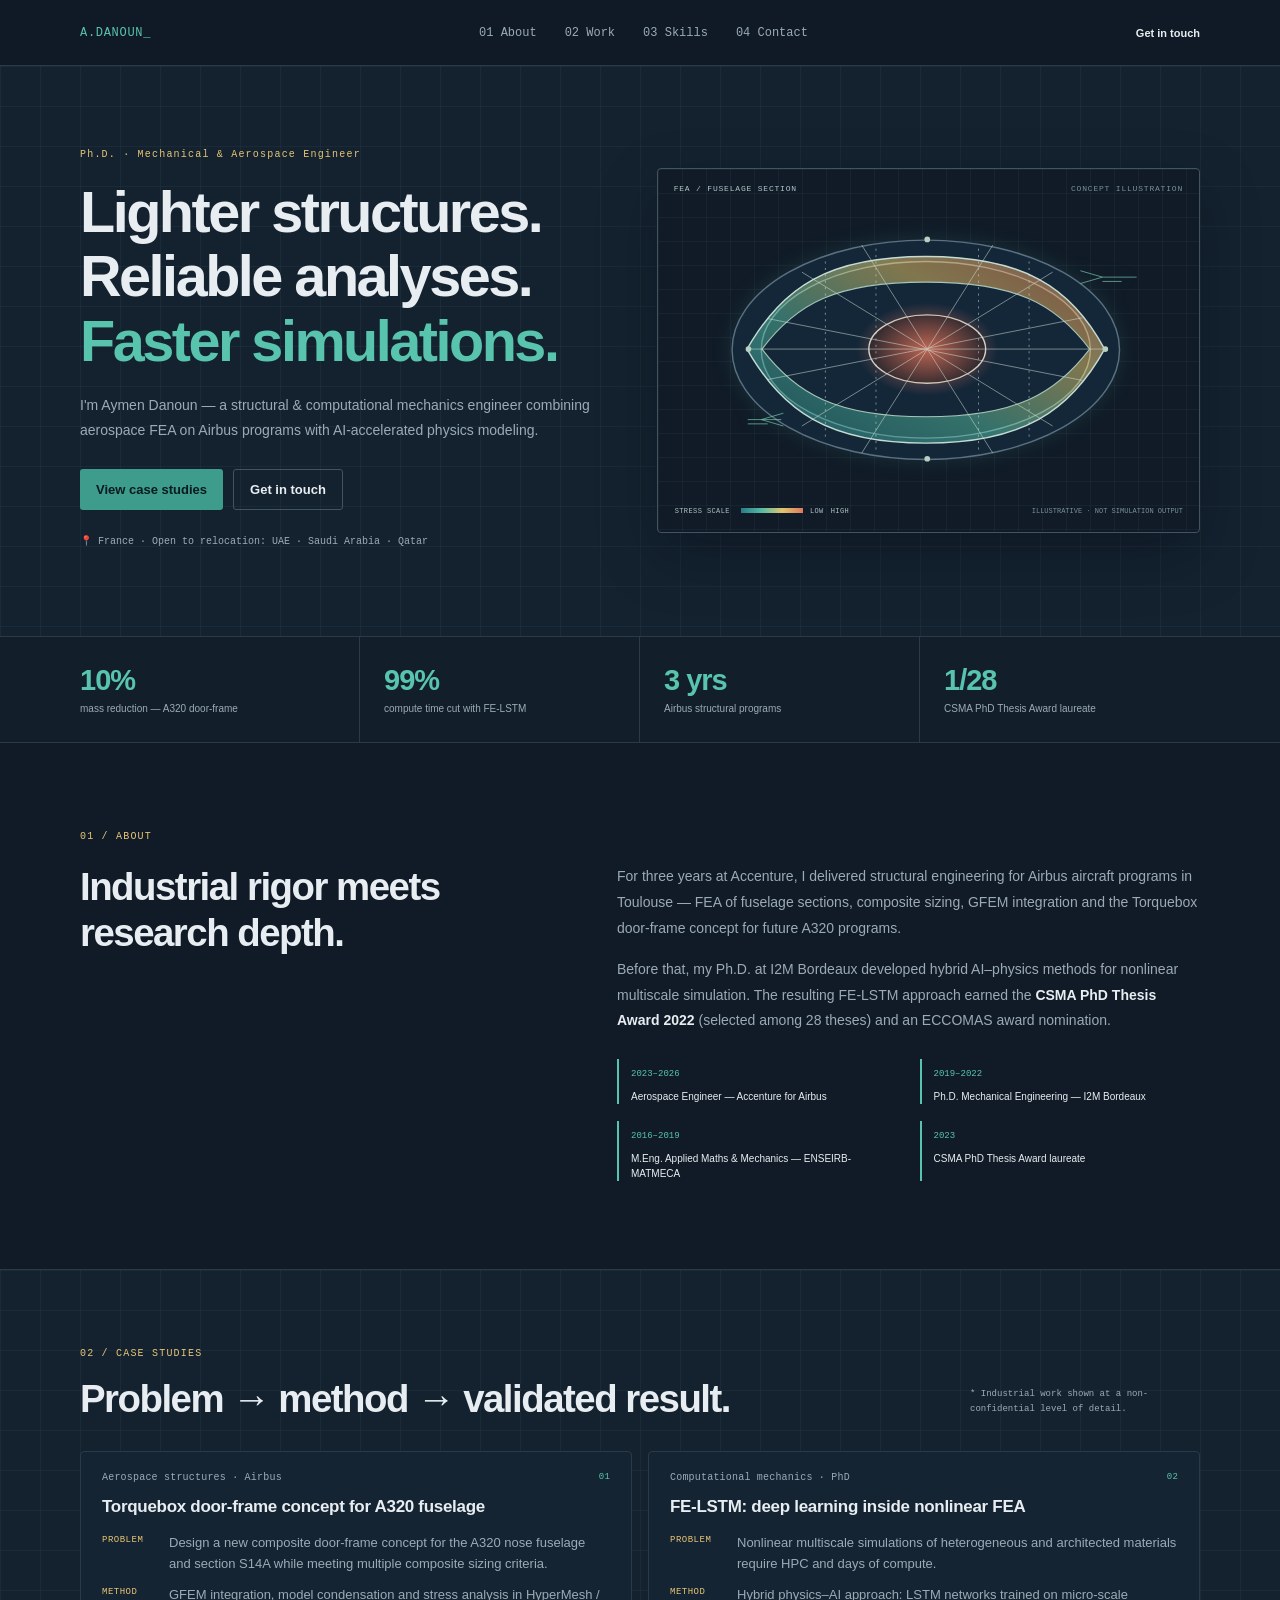
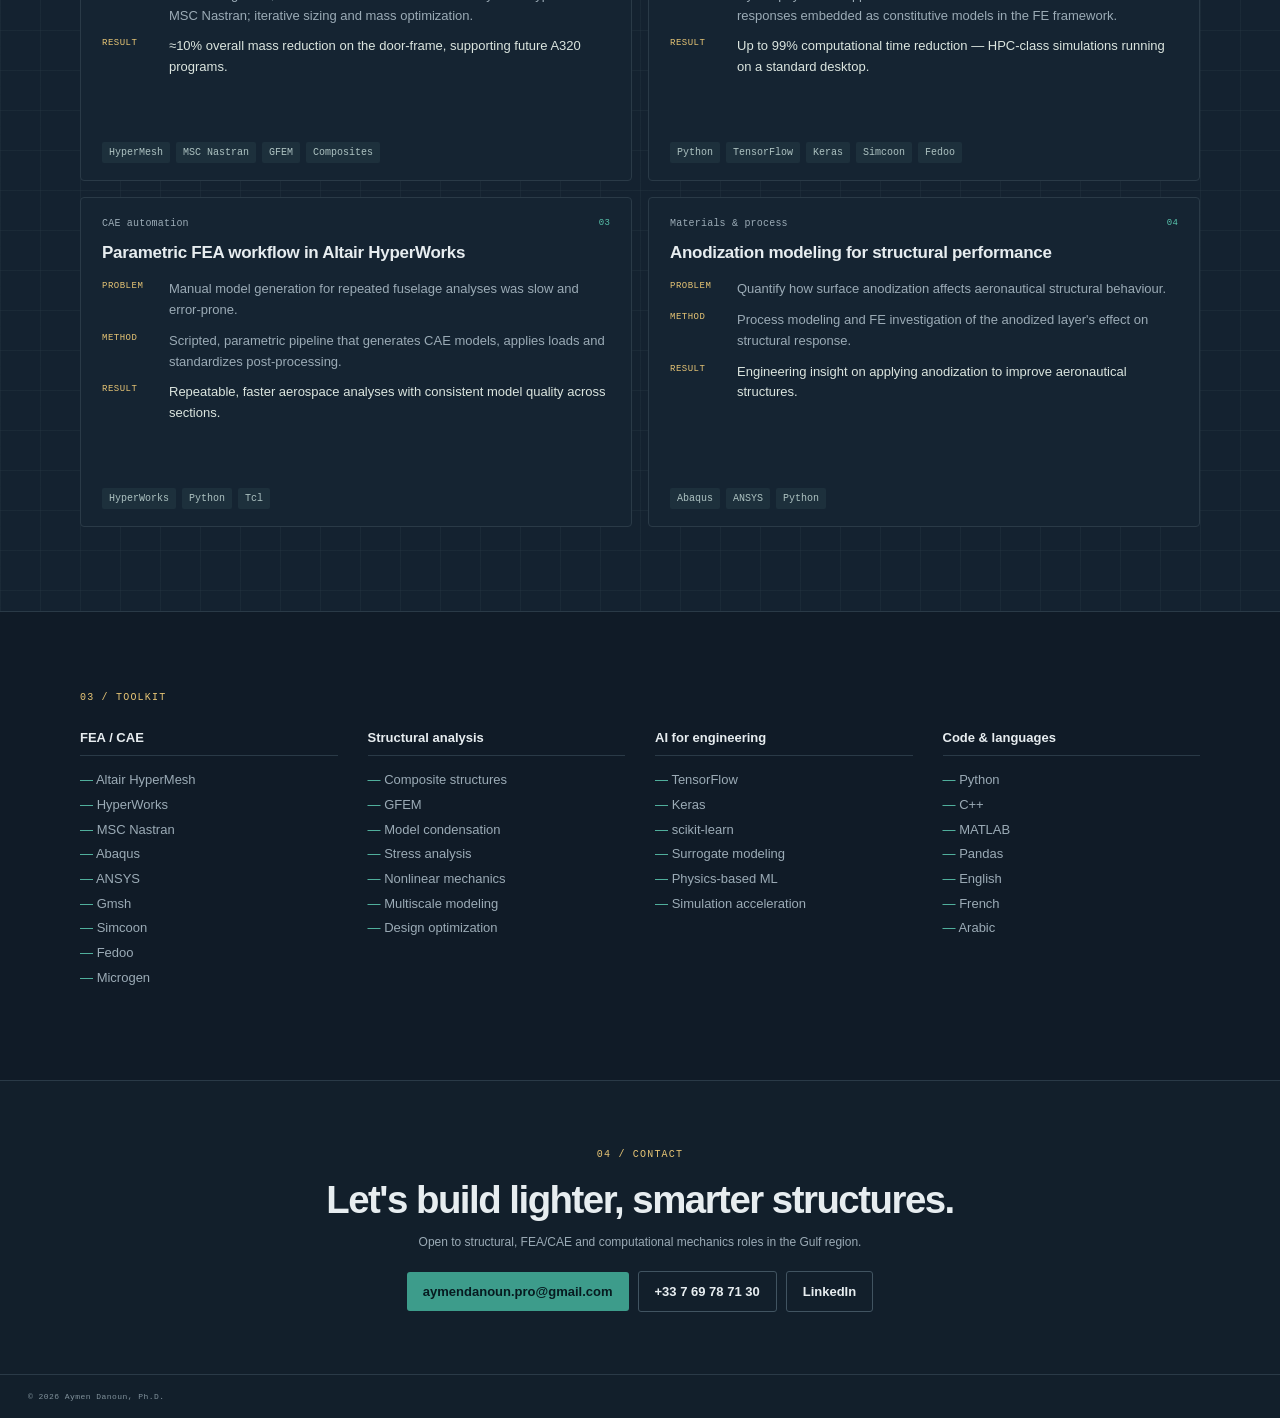
==== index.html @ ede33510 "Build engineering portfolio from portfolio.ts" ====
<!doctype html><html lang="en"><head><meta charset="utf-8"><meta name="viewport" content="width=device-width,initial-scale=1"><title>Aymen Danoun, Ph.D. — Structural &amp; Computational Mechanics Engineer</title><meta name="description" content="Aerospace FEA, composite structures and AI-accelerated simulation. Airbus programs, FE-LSTM, CSMA Thesis Award."><meta property="og:title" content="Aymen Danoun, Ph.D. — Structural &amp; Computational Mechanics"><meta property="og:description" content="Lighter structures, reliable analyses, faster simulations."><meta property="og:type" content="website"><link rel="stylesheet" href="styles.css"></head><body><a class="skip-link" href="#about">Skip to content</a><nav class="nav"><div class="nav-inner"><a class="brand" href="#top">A.DANOUN_</a><div class="nav-links"><a class="" href="#about">01 About</a><a class="" href="#work">02 Work</a><a class="" href="#skills">03 Skills</a><a class="" href="#contact">04 Contact</a></div><a class="nav-cta" href="mailto:aymendanoun.pro@gmail.com">Get in touch</a></div></nav><main><header id="top" class="hero blueprint"><div class="container hero-grid"><div class="hero-copy"><p class="eyebrow">Ph.D. · Mechanical &amp; Aerospace Engineer</p><h1>Lighter structures.<br>Reliable analyses.<br><span>Faster simulations.</span></h1><p class="hero-text">I&#x27;m Aymen Danoun — a structural &amp; computational mechanics engineer combining aerospace FEA on Airbus programs with AI-accelerated physics modeling.</p><div class="hero-actions"><a class="button button-primary" href="#work">View case studies</a><a class="button button-outline" href="mailto:aymendanoun.pro@gmail.com">Get in touch</a></div><p class="location">📍 France · Open to relocation: UAE · Saudi Arabia · Qatar</p></div><div class="fea-art" role="img" aria-label="Illustration of finite element stress contours on an aircraft fuselage frame"><div class="fea-label mono">FEA / FUSELAGE SECTION <span>CONCEPT ILLUSTRATION</span></div><div class="blueprint-grid"></div><svg class="fea-svg" viewBox="0 0 760 430" xmlns="http://www.w3.org/2000/svg" aria-hidden="true"><defs><linearGradient id="stress" x1="0" y1="1" x2="1" y2="0"><stop offset="0" stop-color="#277d86"/><stop offset=".38" stop-color="#55bba4"/><stop offset=".68" stop-color="#e0c46f"/><stop offset="1" stop-color="#de785b"/></linearGradient><radialGradient id="hot"><stop stop-color="#ea795e" stop-opacity=".8"/><stop offset="1" stop-color="#ea795e" stop-opacity="0"/></radialGradient></defs><ellipse cx="376" cy="214" rx="272" ry="154" fill="#142739" stroke="#597181" stroke-width="2"/><ellipse cx="376" cy="214" rx="231" ry="124" fill="#101b27" stroke="#82959a" stroke-width="2"/><path d="M125 213c50-88 115-130 251-130s204 42 251 130c-48 87-115 132-251 132S175 301 125 213Z" fill="url(#stress)" fill-opacity=".54" stroke="#c5dbd0" stroke-width="2"/><path d="M146 213c48-64 104-94 230-94s182 30 230 94c-48 63-104 95-230 95s-182-32-230-95Z" fill="#142739" stroke="#a5c4b7" stroke-width="1.5"/><ellipse cx="378" cy="213" rx="82" ry="48" fill="#101b27" stroke="#ccddd0" stroke-width="2"/><ellipse cx="378" cy="213" rx="99" ry="65" fill="url(#hot)"/><g fill="none" stroke="#d2e3d8" stroke-width="1" opacity=".72"><path d="M127 213h500M153 170l443 87M153 256l443-87M202 105l352 216M202 321l352-216M286 67l184 292M286 359l184-292"/><path d="M235 90v247M306 72v284M450 72v284M521 90v247" stroke-dasharray="3 6"/></g><g fill="#b8d0c2"><circle cx="127" cy="213" r="4"/><circle cx="628" cy="213" r="4"/><circle cx="378" cy="59" r="4"/><circle cx="378" cy="367" r="4"/></g><g fill="none" stroke="#73c4ad" stroke-width="1"><path d="M624 112h48M624 118h27M126 312h47M126 318h28"/><path d="M593 103l31 9-31 9M176 303l-31 9 31 9"/></g></svg><div class="fea-legend mono"><span>STRESS SCALE</span><i></i><span>LOW</span><span>HIGH</span></div><div class="fea-coord mono">ILLUSTRATIVE · NOT SIMULATION OUTPUT</div></div></div></header><section class="stats"><div class="container stats-grid"><div class="stat"><strong>10%</strong><span>mass reduction — A320 door-frame</span></div><div class="stat"><strong>99%</strong><span>compute time cut with FE-LSTM</span></div><div class="stat"><strong>3 yrs</strong><span>Airbus structural programs</span></div><div class="stat"><strong>1/28</strong><span>CSMA PhD Thesis Award laureate</span></div></div></section><section id="about" class="section container about"><p class="section-kicker">01 / ABOUT</p><div class="about-grid"><h2>Industrial rigor meets research depth.</h2><div class="about-body"><p>For three years at Accenture, I delivered structural engineering for Airbus aircraft programs in Toulouse — FEA of fuselage sections, composite sizing, GFEM integration and the Torquebox door-frame concept for future A320 programs.</p><p>Before that, my Ph.D. at I2M Bordeaux developed hybrid AI–physics methods for nonlinear multiscale simulation. The resulting FE-LSTM approach earned the <strong>CSMA PhD Thesis Award 2022</strong> (selected among 28 theses) and an ECCOMAS award nomination.</p><div class="timeline"><div><span>2023–2026</span><p>Aerospace Engineer — Accenture for Airbus</p></div><div><span>2019–2022</span><p>Ph.D. Mechanical Engineering — I2M Bordeaux</p></div><div><span>2016–2019</span><p>M.Eng. Applied Maths &amp; Mechanics — ENSEIRB-MATMECA</p></div><div><span>2023</span><p>CSMA PhD Thesis Award laureate</p></div></div></div></div></section><section id="work" class="section work blueprint"><div class="container"><p class="section-kicker">02 / CASE STUDIES</p><div class="work-heading"><h2>Problem → method → validated result.</h2><p>* Industrial work shown at a non-confidential level of detail.</p></div><div class="project-grid"><article class="project"><div class="project-top"><span>Aerospace structures · Airbus</span><b>01</b></div><h3>Torquebox door-frame concept for A320 fuselage</h3><dl><div><dt>PROBLEM</dt><dd>Design a new composite door-frame concept for the A320 nose fuselage and section S14A while meeting multiple composite sizing criteria.</dd></div><div><dt>METHOD</dt><dd>GFEM integration, model condensation and stress analysis in HyperMesh / MSC Nastran; iterative sizing and mass optimization.</dd></div><div><dt>RESULT</dt><dd>≈10% overall mass reduction on the door-frame, supporting future A320 programs.</dd></div></dl><div class="tags"><span>HyperMesh</span><span>MSC Nastran</span><span>GFEM</span><span>Composites</span></div></article><article class="project"><div class="project-top"><span>Computational mechanics · PhD</span><b>02</b></div><h3>FE-LSTM: deep learning inside nonlinear FEA</h3><dl><div><dt>PROBLEM</dt><dd>Nonlinear multiscale simulations of heterogeneous and architected materials require HPC and days of compute.</dd></div><div><dt>METHOD</dt><dd>Hybrid physics–AI approach: LSTM networks trained on micro-scale responses embedded as constitutive models in the FE framework.</dd></div><div><dt>RESULT</dt><dd>Up to 99% computational time reduction — HPC-class simulations running on a standard desktop.</dd></div></dl><div class="tags"><span>Python</span><span>TensorFlow</span><span>Keras</span><span>Simcoon</span><span>Fedoo</span></div></article><article class="project"><div class="project-top"><span>CAE automation</span><b>03</b></div><h3>Parametric FEA workflow in Altair HyperWorks</h3><dl><div><dt>PROBLEM</dt><dd>Manual model generation for repeated fuselage analyses was slow and error-prone.</dd></div><div><dt>METHOD</dt><dd>Scripted, parametric pipeline that generates CAE models, applies loads and standardizes post-processing.</dd></div><div><dt>RESULT</dt><dd>Repeatable, faster aerospace analyses with consistent model quality across sections.</dd></div></dl><div class="tags"><span>HyperWorks</span><span>Python</span><span>Tcl</span></div></article><article class="project"><div class="project-top"><span>Materials &amp; process</span><b>04</b></div><h3>Anodization modeling for structural performance</h3><dl><div><dt>PROBLEM</dt><dd>Quantify how surface anodization affects aeronautical structural behaviour.</dd></div><div><dt>METHOD</dt><dd>Process modeling and FE investigation of the anodized layer&#x27;s effect on structural response.</dd></div><div><dt>RESULT</dt><dd>Engineering insight on applying anodization to improve aeronautical structures.</dd></div></dl><div class="tags"><span>Abaqus</span><span>ANSYS</span><span>Python</span></div></article></div></div></section><section id="skills" class="section container skills"><p class="section-kicker">03 / TOOLKIT</p><div class="skill-grid"><div><h3>FEA / CAE</h3><ul><li>Altair HyperMesh</li><li>HyperWorks</li><li>MSC Nastran</li><li>Abaqus</li><li>ANSYS</li><li>Gmsh</li><li>Simcoon</li><li>Fedoo</li><li>Microgen</li></ul></div><div><h3>Structural analysis</h3><ul><li>Composite structures</li><li>GFEM</li><li>Model condensation</li><li>Stress analysis</li><li>Nonlinear mechanics</li><li>Multiscale modeling</li><li>Design optimization</li></ul></div><div><h3>AI for engineering</h3><ul><li>TensorFlow</li><li>Keras</li><li>scikit-learn</li><li>Surrogate modeling</li><li>Physics-based ML</li><li>Simulation acceleration</li></ul></div><div><h3>Code &amp; languages</h3><ul><li>Python</li><li>C++</li><li>MATLAB</li><li>Pandas</li><li>English</li><li>French</li><li>Arabic</li></ul></div></div></section><section id="contact" class="contact"><div class="container contact-inner"><p class="section-kicker">04 / CONTACT</p><h2>Let&#x27;s build lighter, smarter structures.</h2><p>Open to structural, FEA/CAE and computational mechanics roles in the Gulf region.</p><div class="contact-actions"><a class="button button-primary" href="mailto:aymendanoun.pro@gmail.com">aymendanoun.pro@gmail.com</a><a class="button button-outline" href="tel:+33769787130">+33 7 69 78 71 30</a><a class="button button-outline" href="https://linkedin.com/in/aymen-danoun">LinkedIn</a></div></div><footer>© 2026 Aymen Danoun, Ph.D.</footer></section></main></body></html>
---- styles.css ----
:root{--bg:#101b27;--bg2:#142230;--card:#172635;--ink:#e7edf0;--muted:#9babb6;--line:#2a3a47;--teal:#59c4ad;--amber:#e7c575;--mono:"DM Mono",monospace;--sans:"DM Sans",sans-serif;--display:"Manrope",sans-serif}*{box-sizing:border-box}html{scroll-behavior:smooth;scroll-padding-top:78px}body{margin:0;background:var(--bg);color:var(--ink);font-family:var(--sans);-webkit-font-smoothing:antialiased}a{color:inherit;text-decoration:none}.container{width:min(1120px,calc(100% - 56px));margin-inline:auto}.mono,.eyebrow,.section-kicker,.fea-label,.fea-legend,.fea-coord,.project-top,.project dt,.tags,.brand,.nav-links{font-family:var(--mono)}.nav{height:66px;position:sticky;top:0;z-index:20;background:#101b27eF;backdrop-filter:blur(12px);border-bottom:1px solid var(--line)}.nav-inner{height:100%;width:min(1120px,calc(100% - 56px));margin:auto;display:flex;align-items:center;justify-content:space-between}.brand{font-size:12px;letter-spacing:.7px;color:var(--teal)}.brand span{color:#dce7e3;animation:blink 1.4s steps(2) infinite}.nav-links{display:flex;gap:28px;color:var(--muted);font-size:10px}.nav-links a,.nav-cta{transition:color .2s}.nav-links a:hover,.nav-cta:hover{color:var(--teal)}.nav-cta{font-size:11px;font-weight:600}.nav-cta span{color:var(--teal);margin-left:6px}.blueprint{background-color:var(--bg2);background-image:linear-gradient(#b9d0d00b 1px,transparent 1px),linear-gradient(90deg,#b9d0d00b 1px,transparent 1px);background-size:40px 40px}.hero{border-bottom:1px solid var(--line)}.hero-grid{min-height:570px;padding-top:66px;padding-bottom:68px;display:grid;grid-template-columns:1fr 1.02fr;align-items:center;gap:44px}.eyebrow,.section-kicker{font-size:10px;letter-spacing:1.2px;color:var(--amber);margin:0}.pulse{width:7px;height:7px;display:inline-block;background:var(--teal);border-radius:50%;margin:0 9px 1px 0;box-shadow:0 0 0 4px #59c4ad1b}.hero h1{font:750 clamp(38px,4.5vw,60px)/1.12 var(--display);letter-spacing:-2.5px;margin:20px 0 0}.hero h1 span{color:var(--teal)}.hero-text{max-width:520px;color:var(--muted);font-size:14px;line-height:1.8;margin:20px 0 0}.hero-actions{display:flex;flex-wrap:wrap;gap:10px;margin-top:26px}.button{display:inline-flex;align-items:center;gap:18px;padding:12px 16px;border-radius:3px;font-size:11px;font-weight:600;transition:transform .18s,border-color .18s,background .18s}.button:hover{transform:translateY(-2px)}.button span{font-size:15px}.button-primary{background:#3d9c8b;color:#071b20}.button-primary:hover{background:#64ceb3}.button-outline{border:1px solid #415461;color:var(--ink)}.button-outline:hover{border-color:var(--teal)}.location{font:10px var(--mono);color:var(--muted);margin:23px 0 0}.location span{color:var(--amber);font-size:14px;margin-right:6px}.fea-art{height:365px;position:relative;overflow:hidden;border:1px solid #415462;border-radius:4px;background:#101b27;box-shadow:0 22px 60px #050a0f55}.blueprint-grid{position:absolute;inset:0;background-image:linear-gradient(#bed4d20c 1px,transparent 1px),linear-gradient(90deg,#bed4d20c 1px,transparent 1px);background-size:24px 24px}.fea-label{position:absolute;top:15px;left:16px;right:16px;z-index:2;display:flex;justify-content:space-between;color:#b2c5c8;font-size:8px;letter-spacing:.8px}.fea-label span{color:#76919b}.fea-svg{width:100%;height:100%;position:absolute;inset:0;filter:drop-shadow(0 0 10px #57baaa22)}.fea-legend{position:absolute;left:17px;bottom:17px;display:flex;align-items:center;gap:7px;font-size:7px;color:#afc2c4;letter-spacing:.4px}.fea-legend i{width:62px;height:5px;background:linear-gradient(90deg,#277d86,#55bba4,#e0c46f,#de785b);margin-left:4px}.fea-coord{position:absolute;right:16px;bottom:17px;color:#78909a;font-size:7px}.stats{border-bottom:1px solid var(--line);background:#121f2b}.stats-grid{display:grid;grid-template-columns:repeat(4,1fr)}.stat{min-height:105px;padding:23px 24px;border-right:1px solid var(--line);display:flex;flex-direction:column;justify-content:center}.stat:first-child{padding-left:0}.stat:last-child{border:0}.stat strong{font:700 29px var(--display);letter-spacing:-1px;color:var(--teal)}.stat strong small{font-size:16px}.stat .slash{font:500 18px var(--mono);color:var(--muted);padding:0 3px}.stat>span{font-size:10px;line-height:1.5;color:var(--muted);margin-top:4px}.section{padding-top:88px;padding-bottom:88px}.about-grid{display:grid;grid-template-columns:.9fr 1.1fr;gap:60px;margin-top:22px}.about h2,.work-heading h2,.contact h2{font:700 clamp(29px,3vw,40px)/1.2 var(--display);letter-spacing:-1.5px;margin:0}.about-body{color:var(--muted);font-size:12px;line-height:1.85}.about-body p{margin:0 0 15px}.about-body strong{color:var(--ink);font-weight:600}.timeline{display:grid;grid-template-columns:1fr 1fr;gap:17px 22px;padding-top:10px}.timeline>div{border-left:2px solid var(--teal);padding:0 0 0 12px}.timeline span{font:9px var(--mono);color:var(--teal)}.timeline p{color:var(--ink);font-size:10px;line-height:1.5;margin:4px 0 0}.work{border-block:1px solid var(--line);padding-top:78px;padding-bottom:84px}.work-heading{display:flex;align-items:end;justify-content:space-between;gap:20px;margin-top:17px;margin-bottom:29px}.work-heading h2 span{color:var(--teal);font-size:.8em}.work-heading>p{font:9px var(--mono);color:var(--muted);max-width:230px;line-height:1.7;margin:0 0 5px}.project-grid{display:grid;grid-template-columns:1fr 1fr;gap:16px}.project{min-height:330px;display:flex;flex-direction:column;padding:20px 21px 17px;background:#152432;border:1px solid var(--line);border-radius:4px;transition:border-color .2s,transform .2s}.project:hover{border-color:#4fae9b;transform:translateY(-2px)}.project-top{display:flex;justify-content:space-between;gap:12px;color:var(--muted);font-size:8px;letter-spacing:.2px}.project-top b{font-size:9px;color:var(--teal);font-weight:400}.project h3{font:650 17px/1.35 var(--display);letter-spacing:-.3px;margin:13px 0 14px}.project dl{margin:0;display:grid;gap:10px}.project dl>div{display:grid;grid-template-columns:57px 1fr;gap:10px}.project dt{font-size:8px;letter-spacing:.5px;color:var(--amber);padding-top:2px}.project dt.result-label{color:var(--teal)}.project dd{margin:0;color:var(--muted);font-size:10px;line-height:1.6}.project dl>div:last-child dd{color:#dbe5df}.tags{display:flex;flex-wrap:wrap;gap:6px;margin-top:auto;padding-top:16px}.tags span{font-size:8px;color:#adc2c1;background:#1d303c;border-radius:2px;padding:5px 7px}.skills{padding-top:80px;padding-bottom:90px}.skill-grid{display:grid;grid-template-columns:repeat(4,1fr);gap:30px;margin-top:27px}.skill-grid h3{font:600 13px var(--display);padding-bottom:10px;border-bottom:1px solid var(--line);margin:0}.skill-grid ul{padding:0;margin:12px 0 0;list-style:none;color:var(--muted);font-size:10px;line-height:1.9}.skill-grid li::before{content:"— ";color:var(--teal)}.contact{border-top:1px solid var(--line);background:#121f2b;text-align:center;padding:68px 0 0}.contact h2{margin-top:17px}.contact h2 span{color:var(--teal)}.contact-inner>p:not(.section-kicker){font-size:12px;color:var(--muted);margin:12px 0 0}.contact-actions{display:flex;align-items:center;justify-content:center;gap:9px;flex-wrap:wrap;margin-top:22px}.request-cv{font:9px var(--mono);color:var(--muted);border-bottom:1px solid #435561;padding:4px 0;margin-left:9px}.request-cv:hover{color:var(--teal);border-color:var(--teal)}footer{margin-top:62px;padding:17px 28px;border-top:1px solid var(--line);display:flex;justify-content:space-between;gap:15px;color:#81929c;font:8px var(--mono);letter-spacing:.45px}@keyframes blink{50%{opacity:0}}
@media(max-width:800px){.container,.nav-inner{width:calc(100% - 40px)}.hero-grid{grid-template-columns:1fr;gap:35px;padding-top:54px}.hero-copy{max-width:620px}.fea-art{height:335px;width:100%;max-width:620px}.about-grid{grid-template-columns:1fr;gap:22px}.work-heading{align-items:start;flex-direction:column}.work-heading>p{max-width:420px}.project{min-height:355px;padding:17px}.project h3{font-size:16px}.project dd{font-size:9px}.project dl>div{grid-template-columns:51px 1fr;gap:7px}.skill-grid{grid-template-columns:1fr 1fr;gap:26px 32px}.stat{padding-inline:15px}.stat:first-child{padding-left:0}}
@media(max-width:520px){.container,.nav-inner{width:calc(100% - 34px)}.nav{height:58px}.nav-links{gap:13px;font-size:8px}.nav-cta{display:none}.brand{font-size:10px}.hero-grid{padding-top:43px;padding-bottom:45px;gap:28px}.hero h1{font-size:40px;letter-spacing:-1.7px}.hero-text{font-size:12px;line-height:1.75}.button{padding:11px 12px;gap:11px;font-size:10px}.location{font-size:8px}.fea-art{height:252px}.fea-label{font-size:6px;left:10px;right:10px;top:11px}.fea-legend{left:10px;bottom:11px;font-size:6px}.fea-legend i{width:42px}.fea-coord{right:10px;bottom:12px;font-size:5px}.stats-grid{grid-template-columns:1fr 1fr}.stat{min-height:81px;padding:13px 14px;border-bottom:1px solid var(--line)}.stat:nth-child(2){border-right:0}.stat:nth-child(3){padding-left:0;border-bottom:0}.stat:last-child{border-bottom:0}.stat strong{font-size:24px}.stat>span{font-size:9px}.section{padding-top:62px;padding-bottom:62px}.about-grid{gap:17px}.about h2,.work-heading h2,.contact h2{font-size:30px}.about-body{font-size:11px}.timeline{gap:14px 11px}.timeline p{font-size:9px}.work{padding-top:60px;padding-bottom:60px}.work-heading{margin-bottom:20px}.project-grid{grid-template-columns:1fr;gap:11px}.project{min-height:0;padding:17px}.project h3{font-size:16px}.project dd{font-size:10px}.project dl>div{grid-template-columns:56px 1fr;gap:9px}.tags{padding-top:13px}.skills{padding-top:61px;padding-bottom:65px}.skill-grid{gap:22px 18px}.skill-grid h3{font-size:12px}.skill-grid ul{font-size:9px}.contact{padding-top:57px}.contact-actions{gap:7px}.contact-actions .button{font-size:9px;padding:11px 10px}.request-cv{margin-left:4px}footer{margin-top:46px;padding:15px 17px;font-size:7px}footer span{max-width:125px;text-align:right}}
@media(prefers-reduced-motion:reduce){html{scroll-behavior:auto}*,*::before,*::after{animation:none!important;transition:none!important}}

:focus-visible{outline:3px solid var(--amber);outline-offset:5px}.skip-link{position:fixed;top:-80px;left:16px;z-index:100;background:var(--bg);padding:14px}.skip-link:focus{top:10px}.project dd,.skill-grid ul{font-size:13px}.about-body{font-size:14px}.nav-links{font-size:12px}.project-top,.tags span{font-size:10px}.project dt{font-size:9px}.button{font-size:13px}.location{line-height:1.8}
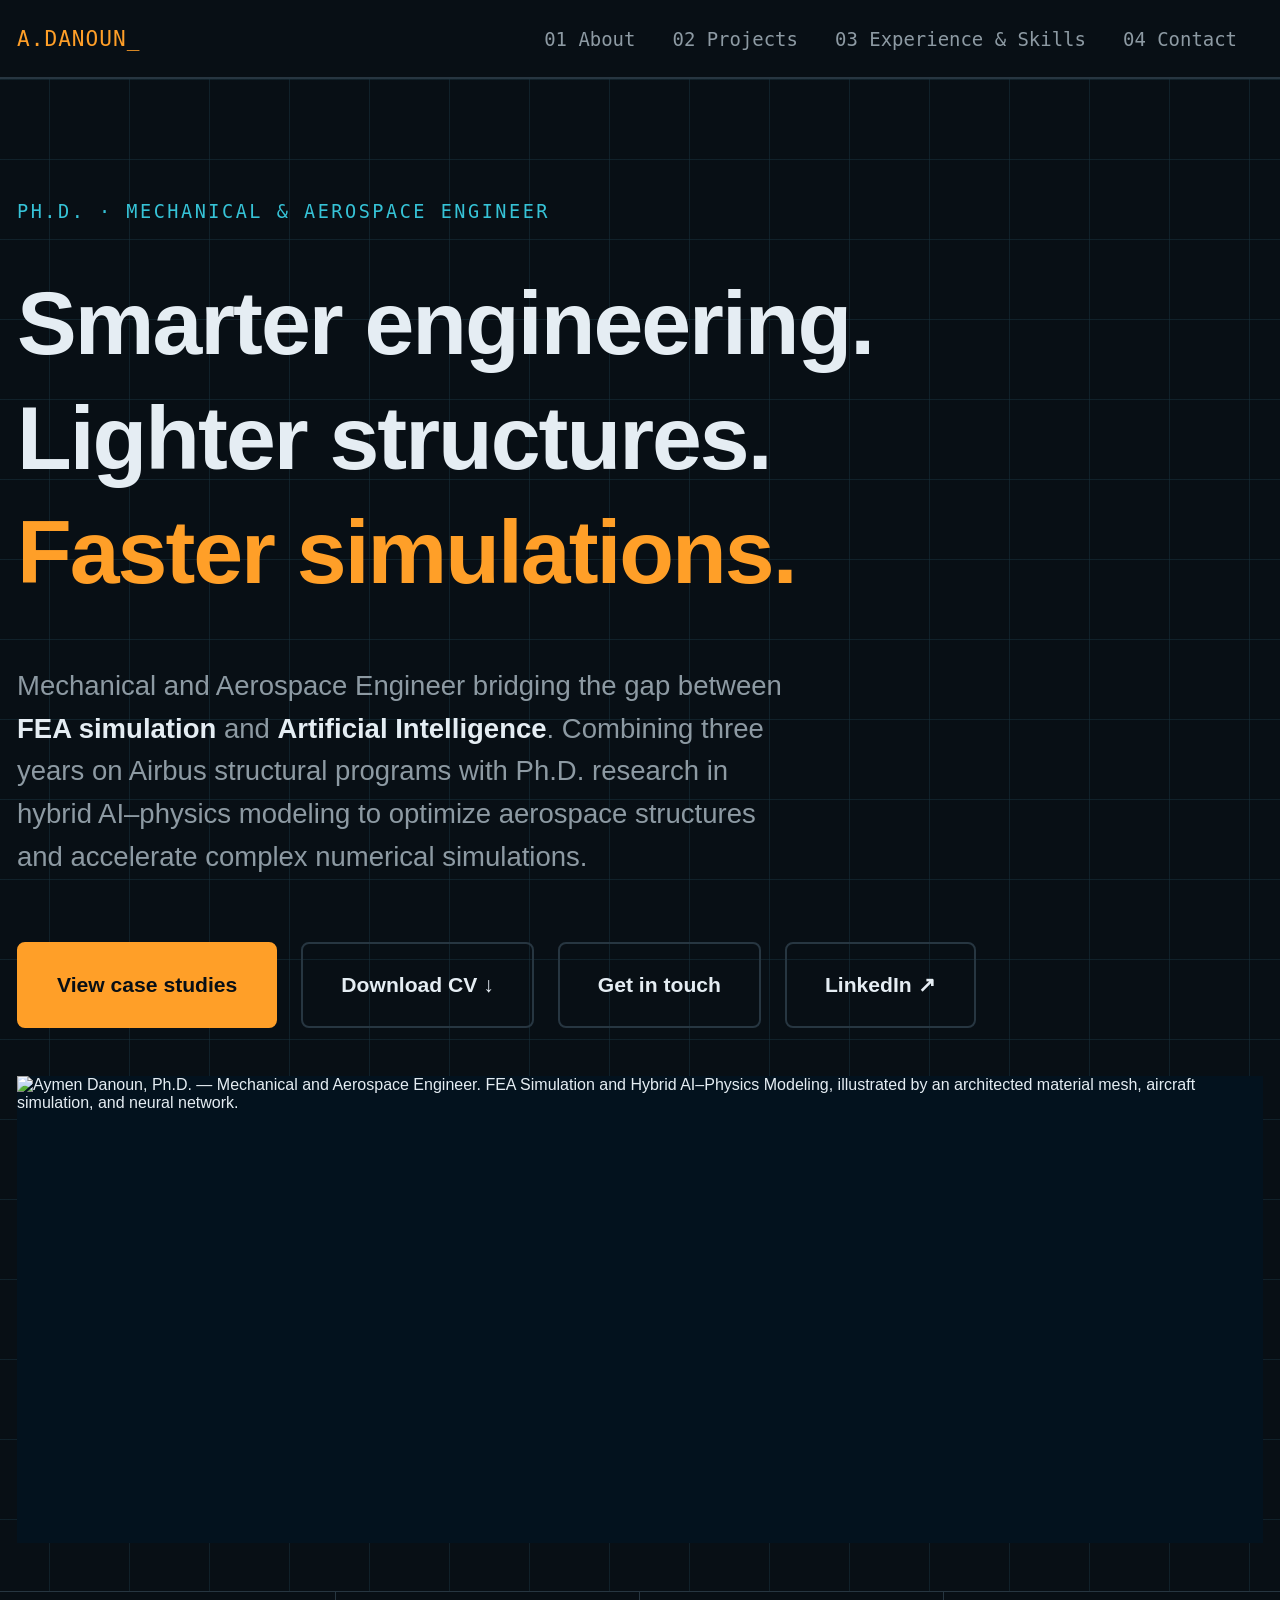
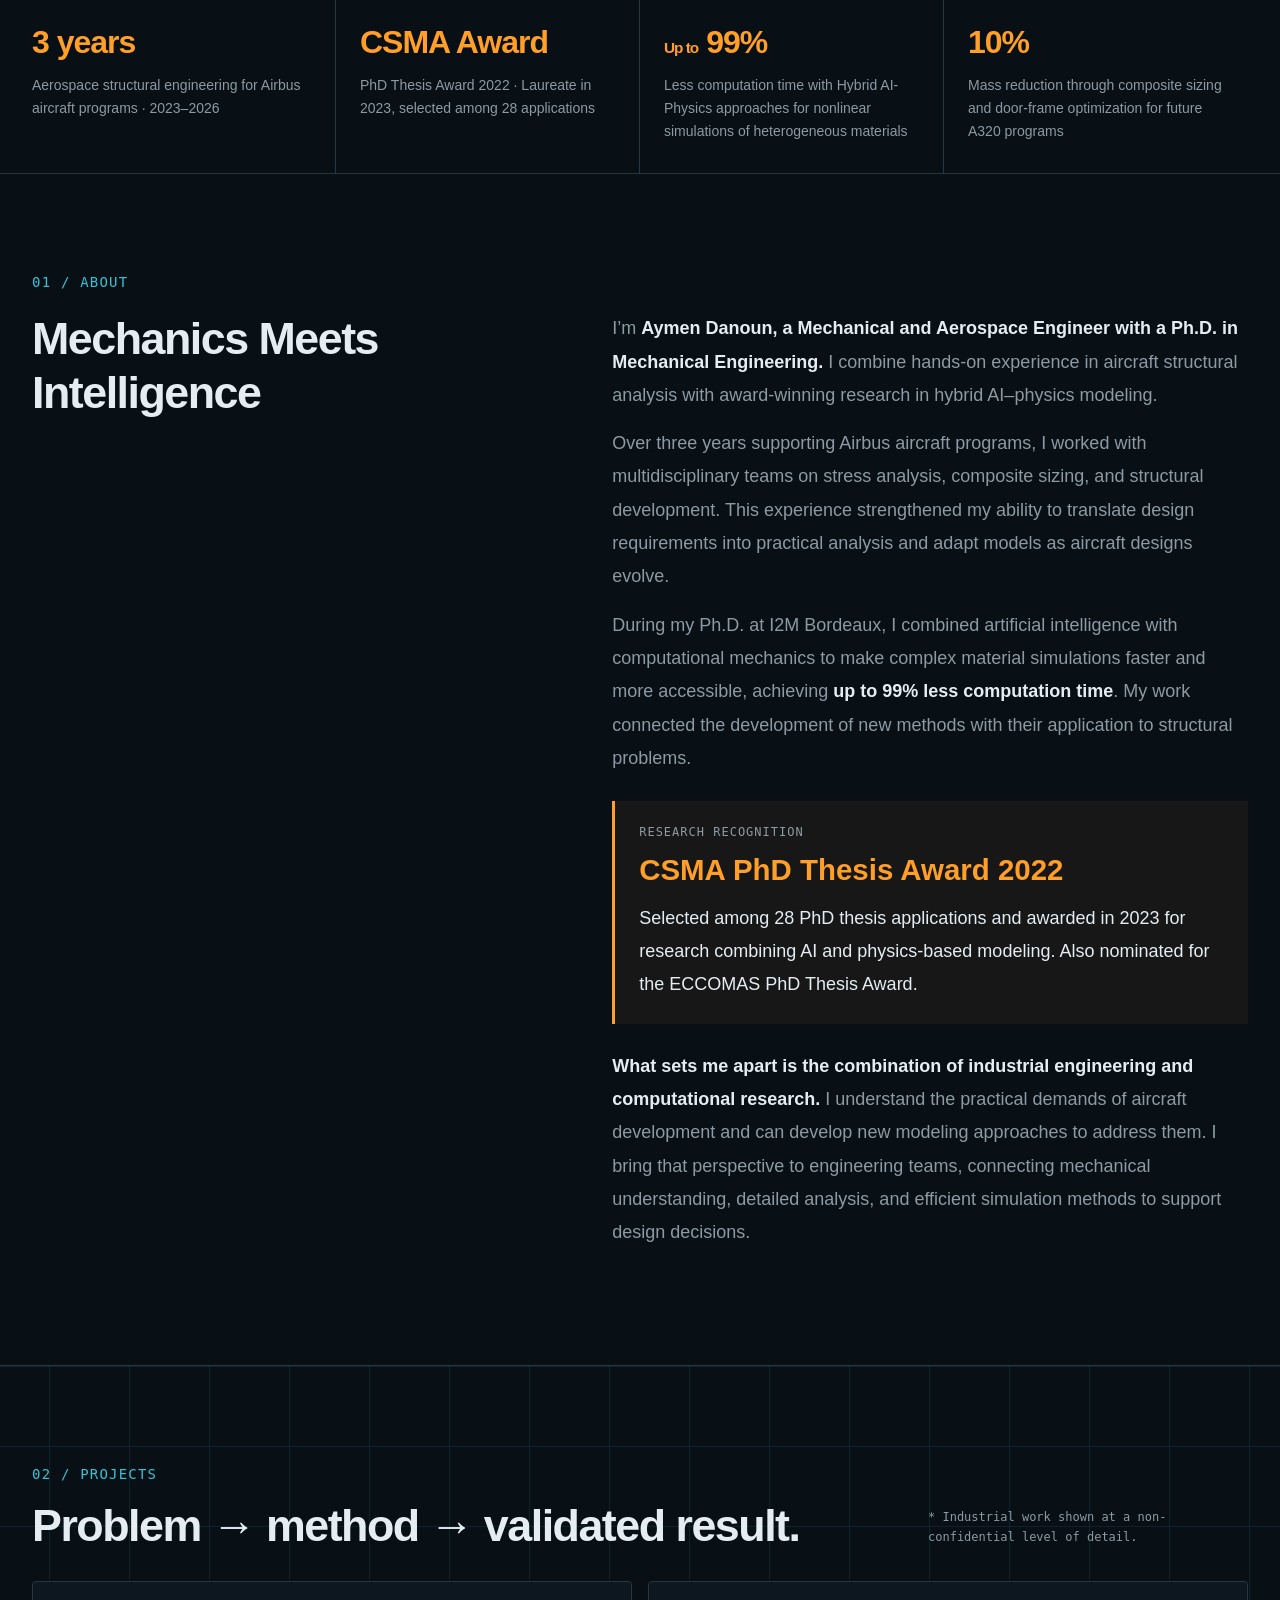
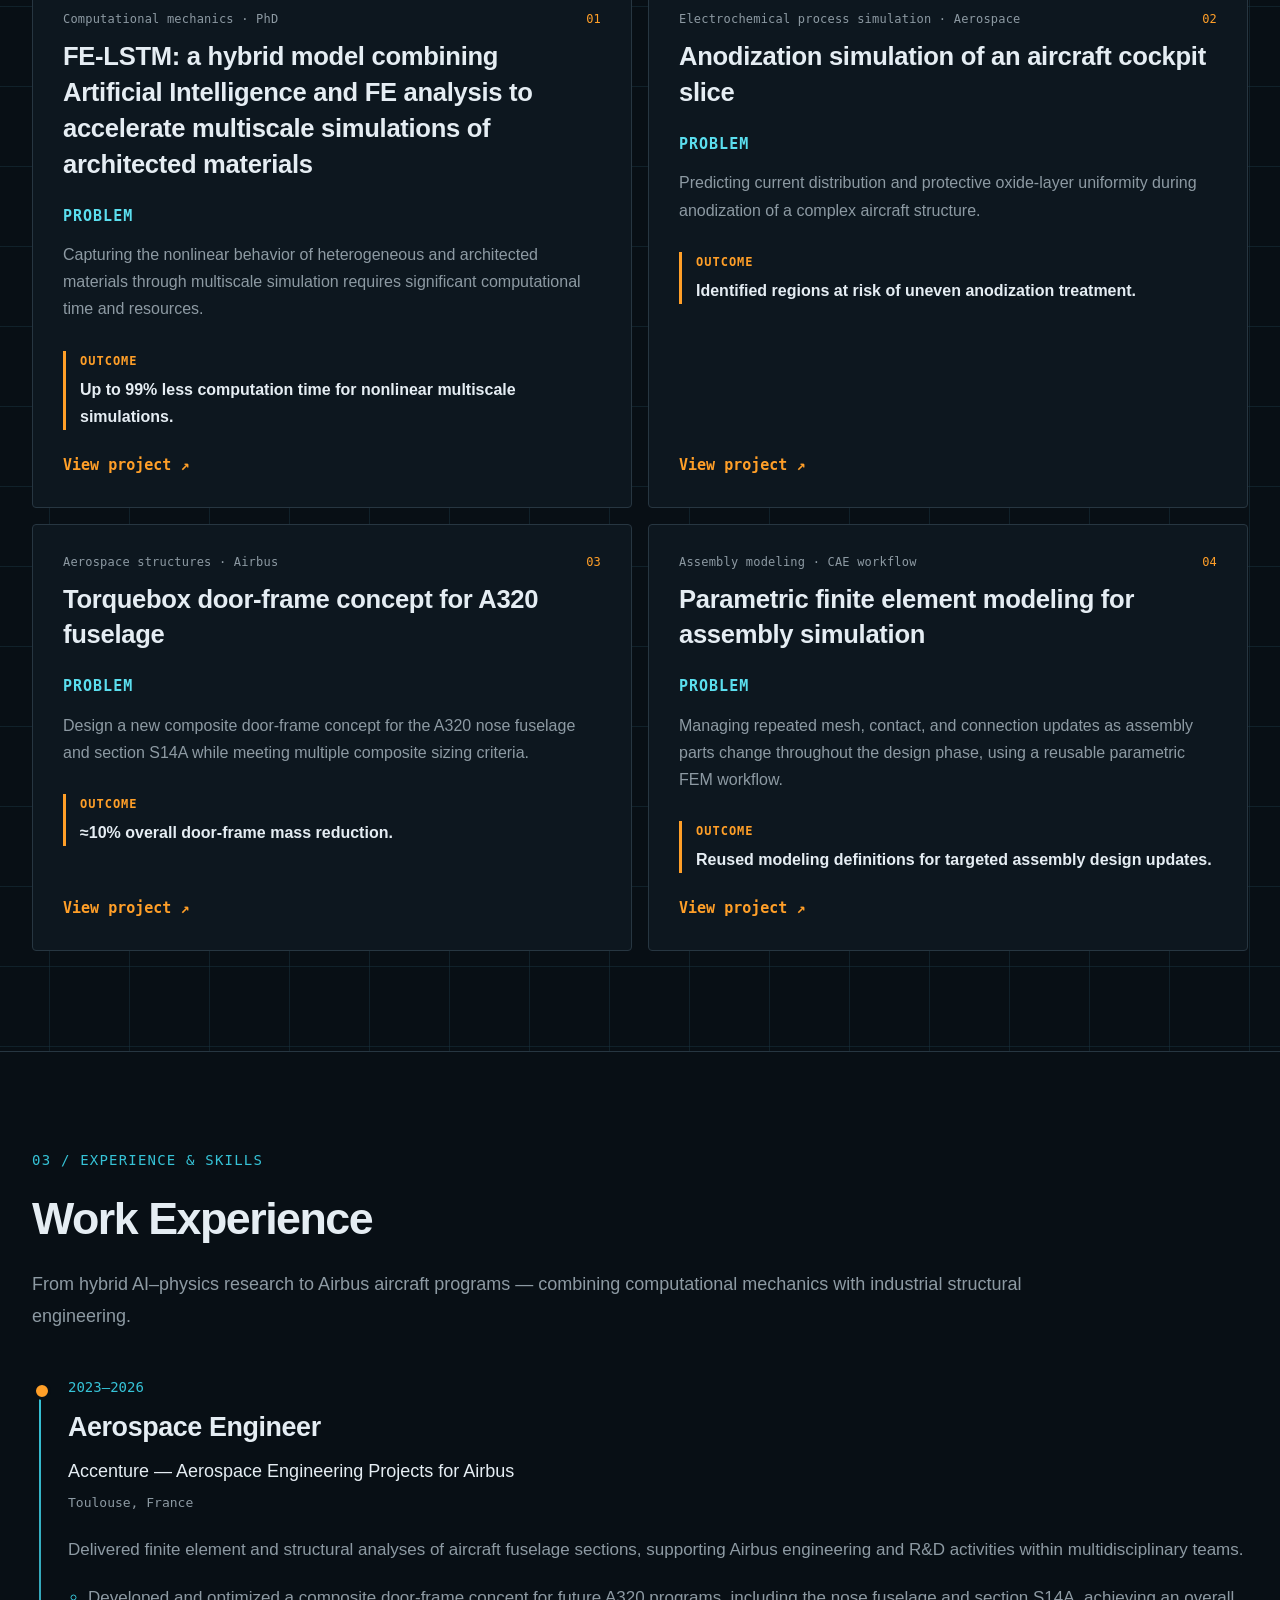
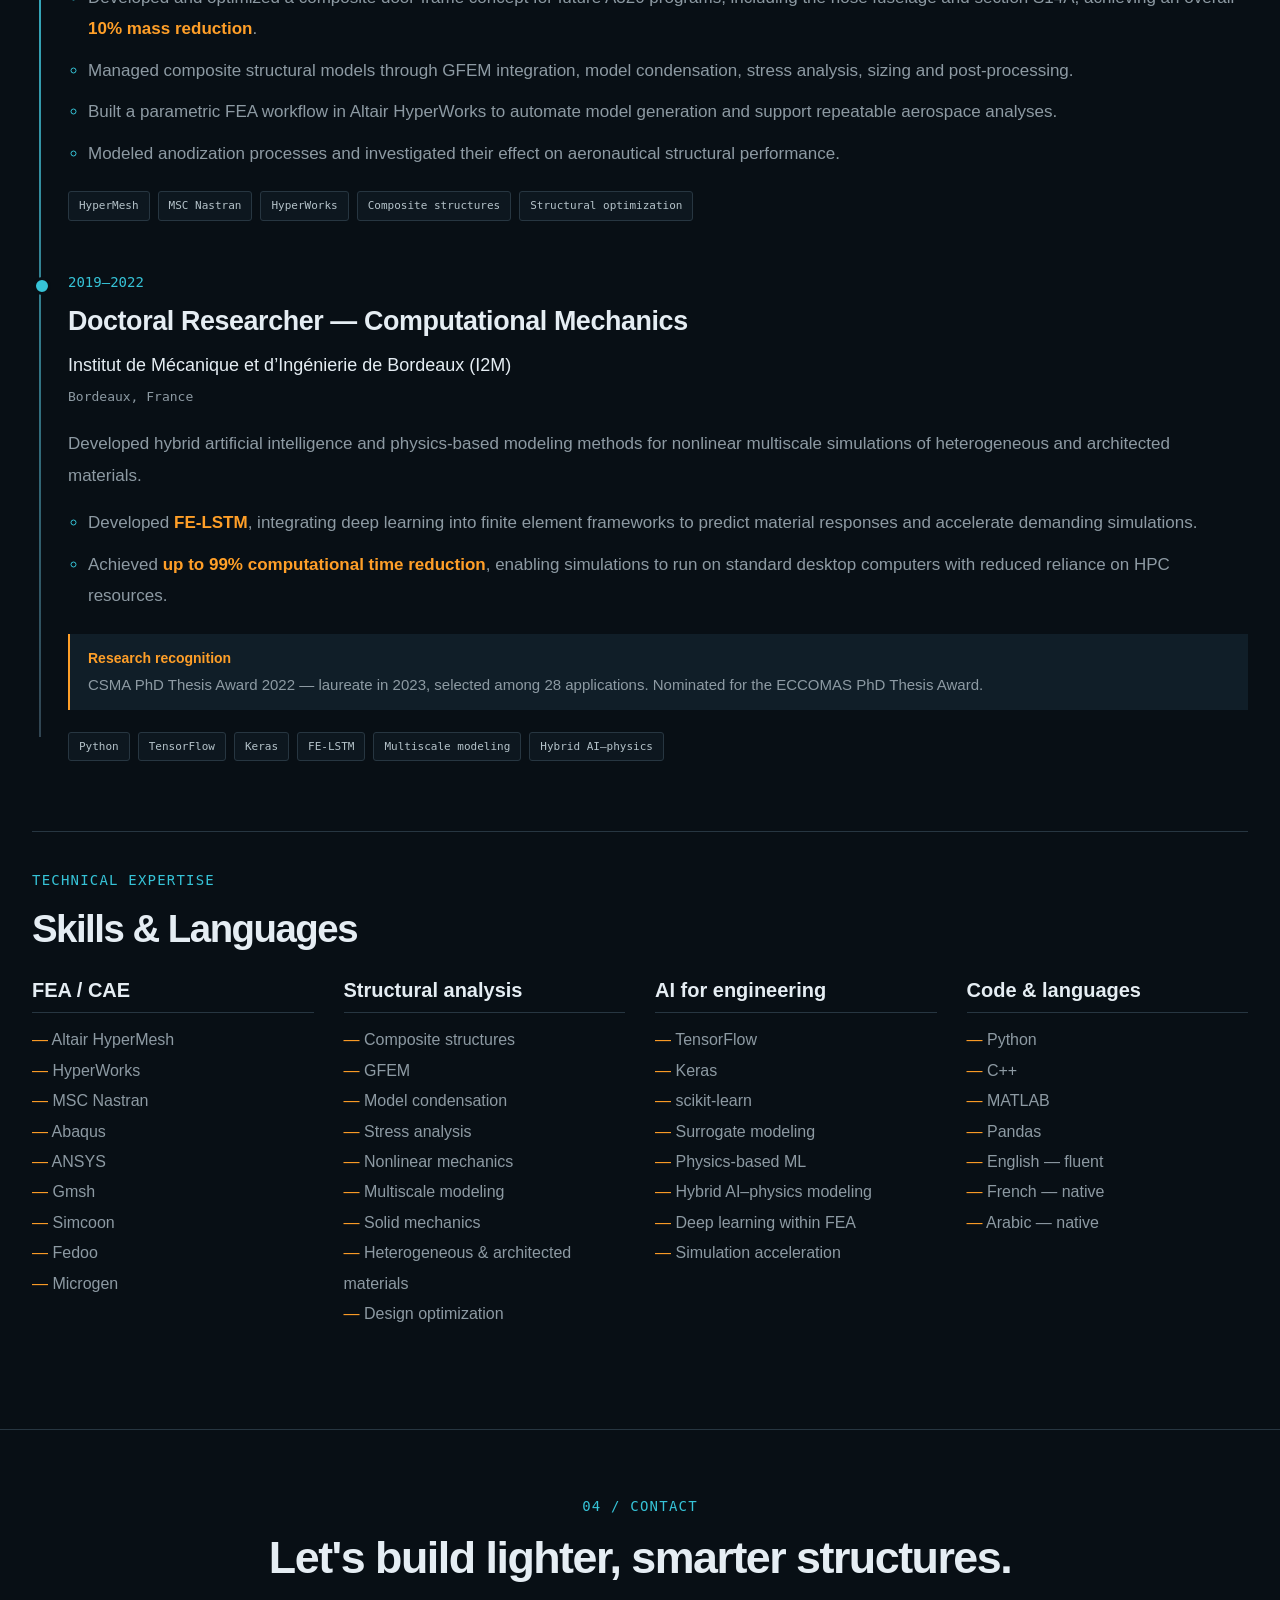
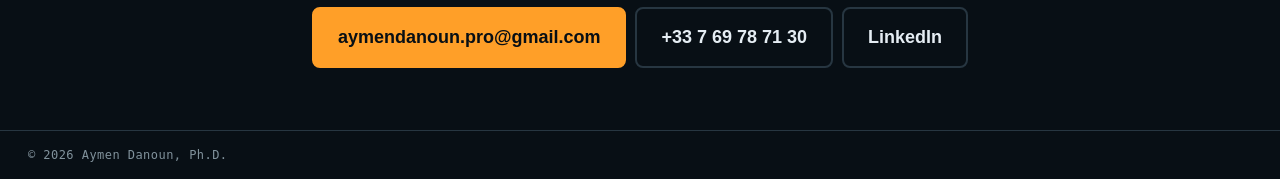
==== commit f8362149: "Publish current portfolio homepage and styles" ====
--- a/index.html
+++ b/index.html
@@ -1 +1 @@
-<!doctype html><html lang="en"><head><meta charset="utf-8"><meta name="viewport" content="width=device-width,initial-scale=1"><title>Aymen Danoun, Ph.D. — Structural &amp; Computational Mechanics Engineer</title><meta name="description" content="Aerospace FEA, composite structures and AI-accelerated simulation. Airbus programs, FE-LSTM, CSMA Thesis Award."><meta property="og:title" content="Aymen Danoun, Ph.D. — Structural &amp; Computational Mechanics"><meta property="og:description" content="Lighter structures, reliable analyses, faster simulations."><meta property="og:type" content="website"><link rel="stylesheet" href="styles.css"></head><body><a class="skip-link" href="#about">Skip to content</a><nav class="nav"><div class="nav-inner"><a class="brand" href="#top">A.DANOUN_</a><div class="nav-links"><a class="" href="#about">01 About</a><a class="" href="#work">02 Work</a><a class="" href="#skills">03 Skills</a><a class="" href="#contact">04 Contact</a></div><a class="nav-cta" href="mailto:aymendanoun.pro@gmail.com">Get in touch</a></div></nav><main><header id="top" class="hero blueprint"><div class="container hero-grid"><div class="hero-copy"><p class="eyebrow">Ph.D. · Mechanical &amp; Aerospace Engineer</p><h1>Lighter structures.<br>Reliable analyses.<br><span>Faster simulations.</span></h1><p class="hero-text">I&#x27;m Aymen Danoun — a structural &amp; computational mechanics engineer combining aerospace FEA on Airbus programs with AI-accelerated physics modeling.</p><div class="hero-actions"><a class="button button-primary" href="#work">View case studies</a><a class="button button-outline" href="mailto:aymendanoun.pro@gmail.com">Get in touch</a></div><p class="location">📍 France · Open to relocation: UAE · Saudi Arabia · Qatar</p></div><div class="fea-art" role="img" aria-label="Illustration of finite element stress contours on an aircraft fuselage frame"><div class="fea-label mono">FEA / FUSELAGE SECTION <span>CONCEPT ILLUSTRATION</span></div><div class="blueprint-grid"></div><svg class="fea-svg" viewBox="0 0 760 430" xmlns="http://www.w3.org/2000/svg" aria-hidden="true"><defs><linearGradient id="stress" x1="0" y1="1" x2="1" y2="0"><stop offset="0" stop-color="#277d86"/><stop offset=".38" stop-color="#55bba4"/><stop offset=".68" stop-color="#e0c46f"/><stop offset="1" stop-color="#de785b"/></linearGradient><radialGradient id="hot"><stop stop-color="#ea795e" stop-opacity=".8"/><stop offset="1" stop-color="#ea795e" stop-opacity="0"/></radialGradient></defs><ellipse cx="376" cy="214" rx="272" ry="154" fill="#142739" stroke="#597181" stroke-width="2"/><ellipse cx="376" cy="214" rx="231" ry="124" fill="#101b27" stroke="#82959a" stroke-width="2"/><path d="M125 213c50-88 115-130 251-130s204 42 251 130c-48 87-115 132-251 132S175 301 125 213Z" fill="url(#stress)" fill-opacity=".54" stroke="#c5dbd0" stroke-width="2"/><path d="M146 213c48-64 104-94 230-94s182 30 230 94c-48 63-104 95-230 95s-182-32-230-95Z" fill="#142739" stroke="#a5c4b7" stroke-width="1.5"/><ellipse cx="378" cy="213" rx="82" ry="48" fill="#101b27" stroke="#ccddd0" stroke-width="2"/><ellipse cx="378" cy="213" rx="99" ry="65" fill="url(#hot)"/><g fill="none" stroke="#d2e3d8" stroke-width="1" opacity=".72"><path d="M127 213h500M153 170l443 87M153 256l443-87M202 105l352 216M202 321l352-216M286 67l184 292M286 359l184-292"/><path d="M235 90v247M306 72v284M450 72v284M521 90v247" stroke-dasharray="3 6"/></g><g fill="#b8d0c2"><circle cx="127" cy="213" r="4"/><circle cx="628" cy="213" r="4"/><circle cx="378" cy="59" r="4"/><circle cx="378" cy="367" r="4"/></g><g fill="none" stroke="#73c4ad" stroke-width="1"><path d="M624 112h48M624 118h27M126 312h47M126 318h28"/><path d="M593 103l31 9-31 9M176 303l-31 9 31 9"/></g></svg><div class="fea-legend mono"><span>STRESS SCALE</span><i></i><span>LOW</span><span>HIGH</span></div><div class="fea-coord mono">ILLUSTRATIVE · NOT SIMULATION OUTPUT</div></div></div></header><section class="stats"><div class="container stats-grid"><div class="stat"><strong>10%</strong><span>mass reduction — A320 door-frame</span></div><div class="stat"><strong>99%</strong><span>compute time cut with FE-LSTM</span></div><div class="stat"><strong>3 yrs</strong><span>Airbus structural programs</span></div><div class="stat"><strong>1/28</strong><span>CSMA PhD Thesis Award laureate</span></div></div></section><section id="about" class="section container about"><p class="section-kicker">01 / ABOUT</p><div class="about-grid"><h2>Industrial rigor meets research depth.</h2><div class="about-body"><p>For three years at Accenture, I delivered structural engineering for Airbus aircraft programs in Toulouse — FEA of fuselage sections, composite sizing, GFEM integration and the Torquebox door-frame concept for future A320 programs.</p><p>Before that, my Ph.D. at I2M Bordeaux developed hybrid AI–physics methods for nonlinear multiscale simulation. The resulting FE-LSTM approach earned the <strong>CSMA PhD Thesis Award 2022</strong> (selected among 28 theses) and an ECCOMAS award nomination.</p><div class="timeline"><div><span>2023–2026</span><p>Aerospace Engineer — Accenture for Airbus</p></div><div><span>2019–2022</span><p>Ph.D. Mechanical Engineering — I2M Bordeaux</p></div><div><span>2016–2019</span><p>M.Eng. Applied Maths &amp; Mechanics — ENSEIRB-MATMECA</p></div><div><span>2023</span><p>CSMA PhD Thesis Award laureate</p></div></div></div></div></section><section id="work" class="section work blueprint"><div class="container"><p class="section-kicker">02 / CASE STUDIES</p><div class="work-heading"><h2>Problem → method → validated result.</h2><p>* Industrial work shown at a non-confidential level of detail.</p></div><div class="project-grid"><article class="project"><div class="project-top"><span>Aerospace structures · Airbus</span><b>01</b></div><h3>Torquebox door-frame concept for A320 fuselage</h3><dl><div><dt>PROBLEM</dt><dd>Design a new composite door-frame concept for the A320 nose fuselage and section S14A while meeting multiple composite sizing criteria.</dd></div><div><dt>METHOD</dt><dd>GFEM integration, model condensation and stress analysis in HyperMesh / MSC Nastran; iterative sizing and mass optimization.</dd></div><div><dt>RESULT</dt><dd>≈10% overall mass reduction on the door-frame, supporting future A320 programs.</dd></div></dl><div class="tags"><span>HyperMesh</span><span>MSC Nastran</span><span>GFEM</span><span>Composites</span></div></article><article class="project"><div class="project-top"><span>Computational mechanics · PhD</span><b>02</b></div><h3>FE-LSTM: deep learning inside nonlinear FEA</h3><dl><div><dt>PROBLEM</dt><dd>Nonlinear multiscale simulations of heterogeneous and architected materials require HPC and days of compute.</dd></div><div><dt>METHOD</dt><dd>Hybrid physics–AI approach: LSTM networks trained on micro-scale responses embedded as constitutive models in the FE framework.</dd></div><div><dt>RESULT</dt><dd>Up to 99% computational time reduction — HPC-class simulations running on a standard desktop.</dd></div></dl><div class="tags"><span>Python</span><span>TensorFlow</span><span>Keras</span><span>Simcoon</span><span>Fedoo</span></div></article><article class="project"><div class="project-top"><span>CAE automation</span><b>03</b></div><h3>Parametric FEA workflow in Altair HyperWorks</h3><dl><div><dt>PROBLEM</dt><dd>Manual model generation for repeated fuselage analyses was slow and error-prone.</dd></div><div><dt>METHOD</dt><dd>Scripted, parametric pipeline that generates CAE models, applies loads and standardizes post-processing.</dd></div><div><dt>RESULT</dt><dd>Repeatable, faster aerospace analyses with consistent model quality across sections.</dd></div></dl><div class="tags"><span>HyperWorks</span><span>Python</span><span>Tcl</span></div></article><article class="project"><div class="project-top"><span>Materials &amp; process</span><b>04</b></div><h3>Anodization modeling for structural performance</h3><dl><div><dt>PROBLEM</dt><dd>Quantify how surface anodization affects aeronautical structural behaviour.</dd></div><div><dt>METHOD</dt><dd>Process modeling and FE investigation of the anodized layer&#x27;s effect on structural response.</dd></div><div><dt>RESULT</dt><dd>Engineering insight on applying anodization to improve aeronautical structures.</dd></div></dl><div class="tags"><span>Abaqus</span><span>ANSYS</span><span>Python</span></div></article></div></div></section><section id="skills" class="section container skills"><p class="section-kicker">03 / TOOLKIT</p><div class="skill-grid"><div><h3>FEA / CAE</h3><ul><li>Altair HyperMesh</li><li>HyperWorks</li><li>MSC Nastran</li><li>Abaqus</li><li>ANSYS</li><li>Gmsh</li><li>Simcoon</li><li>Fedoo</li><li>Microgen</li></ul></div><div><h3>Structural analysis</h3><ul><li>Composite structures</li><li>GFEM</li><li>Model condensation</li><li>Stress analysis</li><li>Nonlinear mechanics</li><li>Multiscale modeling</li><li>Design optimization</li></ul></div><div><h3>AI for engineering</h3><ul><li>TensorFlow</li><li>Keras</li><li>scikit-learn</li><li>Surrogate modeling</li><li>Physics-based ML</li><li>Simulation acceleration</li></ul></div><div><h3>Code &amp; languages</h3><ul><li>Python</li><li>C++</li><li>MATLAB</li><li>Pandas</li><li>English</li><li>French</li><li>Arabic</li></ul></div></div></section><section id="contact" class="contact"><div class="container contact-inner"><p class="section-kicker">04 / CONTACT</p><h2>Let&#x27;s build lighter, smarter structures.</h2><p>Open to structural, FEA/CAE and computational mechanics roles in the Gulf region.</p><div class="contact-actions"><a class="button button-primary" href="mailto:aymendanoun.pro@gmail.com">aymendanoun.pro@gmail.com</a><a class="button button-outline" href="tel:+33769787130">+33 7 69 78 71 30</a><a class="button button-outline" href="https://linkedin.com/in/aymen-danoun">LinkedIn</a></div></div><footer>© 2026 Aymen Danoun, Ph.D.</footer></section></main></body></html>+<!doctype html><html lang="en"><head><meta charset="utf-8"><meta name="viewport" content="width=device-width,initial-scale=1"><title>Aymen Danoun, Ph.D. — Structural &amp; Computational Mechanics Engineer</title><meta name="description" content="Aerospace FEA, composite structures and AI-accelerated simulation. Airbus programs, FE-LSTM, CSMA Thesis Award."><meta property="og:title" content="Aymen Danoun, Ph.D. — Structural &amp; Computational Mechanics"><meta property="og:description" content="Lighter structures, reliable analyses, faster simulations."><meta property="og:type" content="website"><link rel="stylesheet" href="styles.css"><link rel="stylesheet" href="reference-theme.css?v=card-outcomes-skills"></head><body><svg xmlns="http://www.w3.org/2000/svg" width="0" height="0" aria-hidden="true" style="position:absolute"><defs><filter id="remove-white-background" color-interpolation-filters="sRGB"><feColorMatrix type="matrix" values="1 0 0 0 0  0 1 0 0 0  0 0 1 0 0  -1 -1 -1 0 2.7"/><feComponentTransfer><feFuncA type="linear" slope="10" intercept="0"/></feComponentTransfer><feComposite in2="SourceGraphic" operator="in"/></filter><filter id="specimen-dark-background" color-interpolation-filters="sRGB"><feColorMatrix in="SourceGraphic" type="saturate" values="0" result="gray"/><feBlend in="SourceGraphic" in2="gray" mode="difference" result="chroma"/><feColorMatrix in="chroma" type="matrix" values="0 0 0 0 0 0 0 0 0 0 0 0 0 0 0 14 14 14 0 0" result="colorMask"/><feComponentTransfer in="SourceGraphic" result="inverted"><feFuncR type="table" tableValues="1 0"/><feFuncG type="table" tableValues="1 0"/><feFuncB type="table" tableValues="1 0"/></feComponentTransfer><feComposite in="SourceGraphic" in2="colorMask" operator="in" result="colored"/><feComposite in="inverted" in2="colorMask" operator="out" result="neutral"/><feComposite in="colored" in2="neutral" operator="arithmetic" k1="0" k2="1" k3="1" k4="0"/><feComposite in2="SourceGraphic" operator="in"/></filter></defs></svg><a class="skip-link" href="#about">Skip to content</a><nav class="nav"><div class="nav-inner"><a class="brand" href="#top">A.DANOUN_</a><div class="nav-links"><a class="" href="#about">01 About</a><a class="" href="#work">02 Projects</a><a class="" href="#skills">03 Experience &amp; Skills</a><a class="" href="#contact">04 Contact</a></div><a class="nav-cta" href="mailto:aymendanoun.pro@gmail.com">Get in touch</a></div></nav><main><header id="top" class="hero blueprint"><div class="container hero-grid"><div class="hero-copy"><p class="eyebrow">Ph.D. · Mechanical &amp; Aerospace Engineer</p><h1>Smarter engineering.<br>Lighter structures.<br><span>Faster simulations.</span></h1><p class="hero-text">Mechanical and Aerospace Engineer bridging the gap between <strong>FEA simulation</strong> and <strong>Artificial Intelligence</strong>. Combining three years on Airbus structural programs with Ph.D. research in hybrid AI–physics modeling to optimize aerospace structures and accelerate complex numerical simulations.</p><div class="hero-actions"><a class="button button-primary" href="#work">View case studies</a><a class="button button-outline" href="assets/Aymen-Danoun-CV.pdf" download>Download CV ↓</a><a class="button button-outline" href="mailto:aymendanoun.pro@gmail.com">Get in touch</a><a class="button button-outline" href="https://linkedin.com/in/aymen-danoun" target="_blank" rel="noopener noreferrer">LinkedIn ↗</a></div></div><div class="fea-art" role="img" aria-label="Illustration of finite element stress contours on an aircraft fuselage frame"><div class="fea-label mono">FEA / FUSELAGE SECTION <span>CONCEPT ILLUSTRATION</span></div><div class="blueprint-grid"></div><svg class="fea-svg" viewBox="0 0 760 430" xmlns="http://www.w3.org/2000/svg" aria-hidden="true"><defs><linearGradient id="stress" x1="0" y1="1" x2="1" y2="0"><stop offset="0" stop-color="#277d86"/><stop offset=".38" stop-color="#55bba4"/><stop offset=".68" stop-color="#e0c46f"/><stop offset="1" stop-color="#de785b"/></linearGradient><radialGradient id="hot"><stop stop-color="#ea795e" stop-opacity=".8"/><stop offset="1" stop-color="#ea795e" stop-opacity="0"/></radialGradient></defs><ellipse cx="376" cy="214" rx="272" ry="154" fill="#142739" stroke="#597181" stroke-width="2"/><ellipse cx="376" cy="214" rx="231" ry="124" fill="#101b27" stroke="#82959a" stroke-width="2"/><path d="M125 213c50-88 115-130 251-130s204 42 251 130c-48 87-115 132-251 132S175 301 125 213Z" fill="url(#stress)" fill-opacity=".54" stroke="#c5dbd0" stroke-width="2"/><path d="M146 213c48-64 104-94 230-94s182 30 230 94c-48 63-104 95-230 95s-182-32-230-95Z" fill="#142739" stroke="#a5c4b7" stroke-width="1.5"/><ellipse cx="378" cy="213" rx="82" ry="48" fill="#101b27" stroke="#ccddd0" stroke-width="2"/><ellipse cx="378" cy="213" rx="99" ry="65" fill="url(#hot)"/><g fill="none" stroke="#d2e3d8" stroke-width="1" opacity=".72"><path d="M127 213h500M153 170l443 87M153 256l443-87M202 105l352 216M202 321l352-216M286 67l184 292M286 359l184-292"/><path d="M235 90v247M306 72v284M450 72v284M521 90v247" stroke-dasharray="3 6"/></g><g fill="#b8d0c2"><circle cx="127" cy="213" r="4"/><circle cx="628" cy="213" r="4"/><circle cx="378" cy="59" r="4"/><circle cx="378" cy="367" r="4"/></g><g fill="none" stroke="#73c4ad" stroke-width="1"><path d="M624 112h48M624 118h27M126 312h47M126 318h28"/><path d="M593 103l31 9-31 9M176 303l-31 9 31 9"/></g></svg><div class="fea-legend mono"><span>STRESS SCALE</span><i></i><span>LOW</span><span>HIGH</span></div><div class="fea-coord mono">ILLUSTRATIVE · NOT SIMULATION OUTPUT</div></div><section class="portfolio-profile-banner" aria-label="Aymen Danoun engineering banner"><img src="assets/aymen-danoun-banner.png" alt="Aymen Danoun, Ph.D. — Mechanical and Aerospace Engineer. FEA Simulation and Hybrid AI–Physics Modeling, illustrated by an architected material mesh, aircraft simulation, and neural network." width="2048" height="768" fetchpriority="high"></section></div></header><section class="stats" aria-label="Career achievements"><div class="container stats-grid"><div class="stat"><strong>3 years</strong><span>Aerospace structural engineering for Airbus aircraft programs · 2023–2026</span></div><div class="stat"><strong>CSMA Award</strong><span>PhD Thesis Award 2022 · Laureate in 2023, selected among 28 applications</span></div><div class="stat"><strong><small>Up to</small> 99%</strong><span>Less computation time with Hybrid AI-Physics approaches for nonlinear simulations of heterogeneous materials</span></div><div class="stat"><strong>10%</strong><span>Mass reduction through composite sizing and door-frame optimization for future A320 programs</span></div></div></section><section id="about" class="section container about"><p class="section-kicker">01 / ABOUT</p><div class="about-grid"><h2>Mechanics Meets Intelligence</h2><div class="about-body"><p>I’m <strong>Aymen Danoun, a Mechanical and Aerospace Engineer with a Ph.D. in Mechanical Engineering.</strong> I combine hands-on experience in aircraft structural analysis with award-winning research in hybrid AI–physics modeling.</p><p>Over three years supporting Airbus aircraft programs, I worked with multidisciplinary teams on stress analysis, composite sizing, and structural development. This experience strengthened my ability to translate design requirements into practical analysis and adapt models as aircraft designs evolve.</p><p>During my Ph.D. at I2M Bordeaux, I combined artificial intelligence with computational mechanics to make complex material simulations faster and more accessible, achieving <strong>up to 99% less computation time</strong>. My work connected the development of new methods with their application to structural problems.</p><aside class="about-award" aria-label="Doctoral research recognition"><span>RESEARCH RECOGNITION</span><strong>CSMA PhD Thesis Award 2022</strong><p>Selected among 28 PhD thesis applications and awarded in 2023 for research combining AI and physics-based modeling. Also nominated for the ECCOMAS PhD Thesis Award.</p></aside><p><strong>What sets me apart is the combination of industrial engineering and computational research.</strong> I understand the practical demands of aircraft development and can develop new modeling approaches to address them. I bring that perspective to engineering teams, connecting mechanical understanding, detailed analysis, and efficient simulation methods to support design decisions.</p></div></div></section><section id="work" class="section work blueprint"><div class="container"><p class="section-kicker">02 / PROJECTS</p><div class="work-heading"><h2>Problem → method → validated result.</h2><p>* Industrial work shown at a non-confidential level of detail.</p></div><div class="project-grid"><a class="project project-summary" href="projects/fe-lstm.html"><div class="project-top"><span>Computational mechanics · PhD</span><b>01</b></div><h3>FE-LSTM: a hybrid model combining Artificial Intelligence and FE analysis to accelerate multiscale simulations of architected materials</h3><span class="project-problem-label">PROBLEM</span><p>Capturing the nonlinear behavior of heterogeneous and architected materials through multiscale simulation requires significant computational time and resources.</p><div class="project-outcome"><span>OUTCOME</span><p>Up to 99% less computation time for nonlinear multiscale simulations.</p></div><span class="project-open">View project <span aria-hidden="true">↗</span></span></a><a class="project project-summary" href="projects/anodization.html"><div class="project-top"><span>Electrochemical process simulation · Aerospace</span><b>02</b></div><h3>Anodization simulation of an aircraft cockpit slice</h3><span class="project-problem-label">PROBLEM</span><p>Predicting current distribution and protective oxide-layer uniformity during anodization of a complex aircraft structure.</p><div class="project-outcome"><span>OUTCOME</span><p>Identified regions at risk of uneven anodization treatment.</p></div><span class="project-open">View project <span aria-hidden="true">↗</span></span></a><a class="project project-summary" href="projects/a320-door-frame.html"><div class="project-top"><span>Aerospace structures · Airbus</span><b>03</b></div><h3>Torquebox door-frame concept for A320 fuselage</h3><span class="project-problem-label">PROBLEM</span><p>Design a new composite door-frame concept for the A320 nose fuselage and section S14A while meeting multiple composite sizing criteria.</p><div class="project-outcome"><span>OUTCOME</span><p>≈10% overall door-frame mass reduction.</p></div><span class="project-open">View project <span aria-hidden="true">↗</span></span></a><a class="project project-summary" href="projects/fea-automation.html"><div class="project-top"><span>Assembly modeling · CAE workflow</span><b>04</b></div><h3>Parametric finite element modeling for assembly simulation</h3><span class="project-problem-label">PROBLEM</span><p>Managing repeated mesh, contact, and connection updates as assembly parts change throughout the design phase, using a reusable parametric FEM workflow.</p><div class="project-outcome"><span>OUTCOME</span><p>Reused modeling definitions for targeted assembly design updates.</p></div><span class="project-open">View project <span aria-hidden="true">↗</span></span></a></div></div></section><section id="skills" class="section container skills"><p class="section-kicker">03 / EXPERIENCE &amp; SKILLS</p><div class="career-heading"><h2>Work Experience</h2><p>From hybrid AI–physics research to Airbus aircraft programs — combining computational mechanics with industrial structural engineering.</p></div><ol class="career-timeline"><li class="career-entry"><p class="career-date">2023–2026</p><h3>Aerospace Engineer</h3><p class="career-employer">Accenture — Aerospace Engineering Projects for Airbus <span>Toulouse, France</span></p><p class="career-summary">Delivered finite element and structural analyses of aircraft fuselage sections, supporting Airbus engineering and R&amp;D activities within multidisciplinary teams.</p><ul class="career-contributions"><li>Developed and optimized a composite door-frame concept for future A320 programs, including the nose fuselage and section S14A, achieving an overall <strong>10% mass reduction</strong>.</li><li>Managed composite structural models through GFEM integration, model condensation, stress analysis, sizing and post-processing.</li><li>Built a parametric FEA workflow in Altair HyperWorks to automate model generation and support repeatable aerospace analyses.</li><li>Modeled anodization processes and investigated their effect on aeronautical structural performance.</li></ul><div class="career-tools"><span>HyperMesh</span><span>MSC Nastran</span><span>HyperWorks</span><span>Composite structures</span><span>Structural optimization</span></div></li><li class="career-entry"><p class="career-date">2019–2022</p><h3>Doctoral Researcher — Computational Mechanics</h3><p class="career-employer">Institut de Mécanique et d’Ingénierie de Bordeaux (I2M) <span>Bordeaux, France</span></p><p class="career-summary">Developed hybrid artificial intelligence and physics-based modeling methods for nonlinear multiscale simulations of heterogeneous and architected materials.</p><ul class="career-contributions"><li>Developed <strong>FE-LSTM</strong>, integrating deep learning into finite element frameworks to predict material responses and accelerate demanding simulations.</li><li>Achieved <strong>up to 99% computational time reduction</strong>, enabling simulations to run on standard desktop computers with reduced reliance on HPC resources.</li></ul><p class="career-recognition"><strong>Research recognition</strong> CSMA PhD Thesis Award 2022 — laureate in 2023, selected among 28 applications. Nominated for the ECCOMAS PhD Thesis Award.</p><div class="career-tools"><span>Python</span><span>TensorFlow</span><span>Keras</span><span>FE-LSTM</span><span>Multiscale modeling</span><span>Hybrid AI–physics</span></div></li></ol><div class="toolkit-heading"><p class="section-kicker">TECHNICAL EXPERTISE</p><h2>Skills &amp; Languages</h2></div><div class="skill-grid"><div><h3>FEA / CAE</h3><ul><li>Altair HyperMesh</li><li>HyperWorks</li><li>MSC Nastran</li><li>Abaqus</li><li>ANSYS</li><li>Gmsh</li><li>Simcoon</li><li>Fedoo</li><li>Microgen</li></ul></div><div><h3>Structural analysis</h3><ul><li>Composite structures</li><li>GFEM</li><li>Model condensation</li><li>Stress analysis</li><li>Nonlinear mechanics</li><li>Multiscale modeling</li><li>Solid mechanics</li><li>Heterogeneous &amp; architected materials</li><li>Design optimization</li></ul></div><div><h3>AI for engineering</h3><ul><li>TensorFlow</li><li>Keras</li><li>scikit-learn</li><li>Surrogate modeling</li><li>Physics-based ML</li><li>Hybrid AI–physics modeling</li><li>Deep learning within FEA</li><li>Simulation acceleration</li></ul></div><div><h3>Code &amp; languages</h3><ul><li>Python</li><li>C++</li><li>MATLAB</li><li>Pandas</li><li>English — fluent</li><li>French — native</li><li>Arabic — native</li></ul></div></div></section><section id="contact" class="contact"><div class="container contact-inner"><p class="section-kicker">04 / CONTACT</p><h2>Let&#x27;s build lighter, smarter structures.</h2><div class="contact-actions"><a class="button button-primary" href="mailto:aymendanoun.pro@gmail.com">aymendanoun.pro@gmail.com</a><a class="button button-outline" href="tel:+33769787130">+33 7 69 78 71 30</a><a class="button button-outline" href="https://linkedin.com/in/aymen-danoun">LinkedIn</a></div></div><footer>© 2026 Aymen Danoun, Ph.D.</footer></section></main></body></html>
--- a/reference-theme.css
+++ b/reference-theme.css
@@ -0,0 +1,373 @@
+/* Visual direction from the supplied screenshot. */
+.hero-gallery .hero-image { background: transparent; border: 0; border-radius: 0; }
+.hero-gallery .hero-image-frame { background: transparent; }
+.hero-gallery .hero-image-mechanics img { filter: url(#remove-white-background); }
+.hero-gallery .hero-image-ai img { mix-blend-mode: screen; }
+.hero-gallery { display: grid; grid-template-columns: 1fr 1fr; gap: 28px; margin-top: 64px; max-width: 1440px; }
+.hero-image { margin: 0; overflow: hidden; border: 1px solid var(--line); border-radius: 8px; background: var(--card); }
+.hero-image-frame { height: clamp(240px, 28vw, 430px); overflow: hidden; }
+.hero-image img { display: block; width: 100%; height: 100%; object-fit: contain; }
+.hero-image-mechanics .hero-image-frame { background: #fff; padding: 16px; }
+.hero-image-ai .hero-image-frame { background: #000; }
+.hero-image figcaption { padding: 22px 24px; font-size: 22px; color: var(--ink); line-height: 1.5; }
+.hero-image figcaption span { display: block; margin-bottom: 8px; color: var(--amber); font: 12px/1.5 var(--mono); letter-spacing: 1.4px; }
+@media(max-width:650px) {
+  .hero-gallery { grid-template-columns: 1fr; margin-top: 40px; gap: 20px; }
+  .hero-image-frame { height: auto; aspect-ratio: 1.35; }
+  .hero-image figcaption { font-size: 18px; padding: 18px; }
+  .hero-image figcaption span { font-size: 10px; }
+}
+:root {
+  --bg: #080f15;
+  --bg2: #080f15;
+  --card: #0d171f;
+  --ink: #e5edf3;
+  --muted: #8d9aa3;
+  --line: #273641;
+  --teal: #ff9f28;
+  --amber: #36c3d7;
+  --sans: Arial, Helvetica, sans-serif;
+  --display: Arial, Helvetica, sans-serif;
+  --mono: "DejaVu Sans Mono", "Menlo", "Consolas", monospace;
+}
+.container { width: min(1440px, calc(100% - 64px)); }
+.nav { height: clamp(64px, 6.2vw, 104px); background: var(--bg); backdrop-filter: none; border-bottom: 2px solid var(--line); }
+.nav-inner { width: calc(100% - 34px); max-width: none; }
+.brand { font-size: clamp(18px, 1.65vw, 28px); color: var(--teal); letter-spacing: 1px; }
+.nav-links { font-size: clamp(14px, 1.48vw, 25px); gap: clamp(24px, 2.9vw, 49px); padding-right: 26px; }
+.nav-cta { display: none; }
+.blueprint { background-color: var(--bg); background-image: linear-gradient(#19344080 1px, transparent 1px), linear-gradient(90deg, #19344080 1px, transparent 1px); background-size: 80px 80px; background-position: 49px 0; }
+.hero { border-bottom: 1px solid var(--line); }
+.hero-grid { display: block; width: calc(100% - 34px); max-width: none; min-height: 0; padding-top: clamp(80px, 9.5vw, 160px); padding-bottom: 48px; }
+.hero-copy { max-width: none; }
+.fea-art { display: none; }
+.eyebrow { color: var(--amber); font-size: clamp(14px, 1.45vw, 24px); letter-spacing: 2.5px; text-transform: uppercase; }
+.hero h1 { font-size: clamp(48px, 7vw, 118px); font-weight: 750; line-height: 1.28; letter-spacing: -2px; margin: 44px 0 0; }
+.hero h1 span { color: var(--teal); }
+.hero-text { max-width: min(1020px, 61vw); font-size: clamp(20px, 2.15vw, 36px); line-height: 1.55; margin-top: 55px; color: var(--muted); }
+.hero-actions { gap: 24px; margin-top: 64px; }
+.button { padding: 26px 38px; font-size: clamp(18px, 1.9vw, 32px); border-radius: 8px; line-height: 1.4; font-weight: 600; }
+.button-primary { background: var(--teal); color: #080f15; border: 2px solid var(--teal); }
+.button-primary:hover { background: #ffb34f; border-color: #ffb34f; }
+.button-outline { border: 2px solid var(--line); }
+.button-outline:hover { border-color: var(--teal); }
+.location { margin-top: 44px; font-size: clamp(13px, 1.45vw, 24px); line-height: 1.8; }
+.section-kicker { color: var(--amber); font-size: 14px; }
+.stats, .contact { background: var(--bg); }
+.stat { min-height: 130px; }
+.stat strong { font-size: 38px; }
+.stat>span { font-size: 14px; }
+.section { padding-top: 100px; padding-bottom: 100px; }
+.about h2, .work-heading h2, .contact h2 { font-size: clamp(32px, 3.5vw, 52px); }
+.about-body { font-size: 18px; }
+.timeline span { font-size: 13px; }
+.timeline p { font-size: 15px; }
+.project { background: var(--card); padding: 30px; min-height: 0; }
+.project:hover { border-color: var(--teal); }
+.project-top, .project-top b { font-size: 12px; }
+.project h3 { font-size: 25px; }
+.project dl { gap: 18px; }
+.project dl>div { grid-template-columns: 74px 1fr; }
+.project dt { font-size: 11px; color: var(--amber); }
+.project dd { font-size: 16px; }
+.tags span { color: #9eabb4; background: #15232d; font-size: 12px; }
+.skill-grid h3 { font-size: 20px; }
+.skill-grid ul { font-size: 16px; }
+.work-heading>p { font-size: 12px; max-width: 320px; }
+.contact-inner>p:not(.section-kicker) { font-size: 18px; }
+.contact-actions .button { font-size: 18px; padding: 16px 24px; }
+footer { font-size: 12px; }
+@media(max-width:800px) {
+  .container { width: calc(100% - 40px); }
+  .hero-grid { width: calc(100% - 34px); padding-top: 76px; padding-bottom: 48px; }
+  .hero h1 { font-size: 7vw; letter-spacing: -1px; margin-top: 32px; }
+  .hero-text { font-size: 22px; max-width: 650px; margin-top: 32px; }
+  .hero-actions { margin-top: 36px; gap: 16px; }
+  .button { font-size: 18px; padding: 18px 24px; }
+  .location { font-size: 13px; margin-top: 28px; }
+  .nav-links { gap: 20px; padding-right: 0; font-size: 13px; }
+  .project { padding: 24px; }
+  .project h3 { font-size: 22px; }
+  .project dd { font-size: 15px; }
+}
+@media(max-width:520px) {
+  .nav { height: auto; min-height: 86px; }
+  .nav-inner { flex-wrap: wrap; gap: 15px; padding-block: 14px; }
+  .brand { font-size: 20px; }
+  .nav-links { width: 100%; justify-content: space-between; gap: 8px; font-size: 12px; }
+  .hero-grid { padding-top: 58px; }
+  .eyebrow { font-size: 11px; letter-spacing: 1.5px; }
+  .hero h1 { font-size: 7.1vw; line-height: 1.4; letter-spacing: -.6px; margin-top: 28px; }
+  .hero-text { font-size: 18px; line-height: 1.6; margin-top: 28px; }
+  .hero-actions { gap: 12px; margin-top: 30px; }
+  .button { font-size: 15px; padding: 15px 18px; }
+  .location { font-size: 12px; }
+  .section { padding-block: 62px; }
+  .stat { padding: 20px 14px; min-height: 110px; }
+  .stat strong { font-size: 30px; }
+  .stat>span { font-size: 12px; }
+  .about-body { font-size: 16px; }
+  .timeline { grid-template-columns: 1fr; }
+  .timeline p { font-size: 14px; }
+  .project dl>div { grid-template-columns: 1fr; gap: 6px; }
+  .project dd { font-size: 15px; }
+  .skill-grid { grid-template-columns: 1fr; }
+  .skill-grid ul { font-size: 16px; }
+  .contact-inner>p:not(.section-kicker) { font-size: 16px; }
+  .contact-actions .button { font-size: 14px; padding: 14px 18px; overflow-wrap: anywhere; }
+}
+
+/* Keep image panels transparent, including their padding and letterboxing. */
+.hero-gallery .hero-image .hero-image-frame { background: transparent; }
+.hero-gallery .hero-image-ai { overflow: visible; }
+.hero-gallery .hero-image-ai .hero-image-frame { overflow: visible; }
+
+/* Three complementary engineering visuals on the opening page. */
+.hero-gallery { grid-template-columns: repeat(3,minmax(0,1fr)); }
+.hero-image-frame { height: clamp(230px,24vw,360px); }
+.hero-gallery .hero-image-aerospace img { object-fit: contain; }
+@media(max-width:800px) { .hero-gallery { grid-template-columns:1fr; } .hero-image-frame { height:auto; aspect-ratio:1.6; } }
+
+.draft-banner{padding:12px 18px;background:#14232c;border-bottom:1px solid #36c3d7;color:#b7c6cf;font:12px/1.6 var(--mono);display:flex;flex-wrap:wrap;justify-content:space-between;gap:10px}.draft-banner a{color:var(--teal);text-decoration:underline}.hero-actions .button{font-size:clamp(16px,1.65vw,28px)}
+
+.hero-text strong { color: var(--ink); font-weight: 700; }
+
+/* Clearer CV-backed career highlights. */
+.stat{padding-block:30px;gap:8px;justify-content:flex-start}.stat strong{font-size:clamp(25px,2.5vw,38px);line-height:1.25}.stat strong small{font-size:.48em}.stat>span{font-size:14px;line-height:1.65;max-width:300px}
+
+/* Featured FE-LSTM case study and original thesis schematic. */
+.project-featured { grid-column: 1 / -1; }
+.project-featured h3 { font-size: clamp(24px, 2.5vw, 36px); max-width: 1100px; }
+.project-featured dl { max-width: 1150px; }
+.project-featured .tags { margin-top: 8px; }
+.approach-schematic { margin: 28px 0 0; background: #fff; border-radius: 5px; overflow: hidden; padding: 18px; }
+.approach-schematic a { display: block; }
+.approach-schematic img { display: block; width: 100%; height: auto; }
+@media(max-width:520px) { .approach-schematic { padding: 8px; margin-top: 22px; } }
+.project-grid { grid-template-columns: repeat(2, minmax(0, 1fr)); }
+.project-featured { min-width: 0; }
+.project-featured dd { min-width: 0; }
+.approach-schematic { min-width: 0; }
+@media(max-width:520px) { .project-grid { grid-template-columns: minmax(0, 1fr); } }
+
+.project-featured dl{max-width:none}.project-featured dd .approach-schematic{margin:24px 0 12px}
+
+.result-animations { display:grid; grid-template-columns:repeat(2,minmax(0,1fr)); gap:20px; margin-top:24px; }
+.result-animations figure { margin:0; min-width:0; }
+.result-animations figcaption { font:14px/1.6 var(--mono); color:var(--amber); margin-bottom:10px; }
+.result-animations video { display:block; width:100%; aspect-ratio:16/10; object-fit:contain; background:#080f15; border:1px solid var(--line); border-radius:5px; }
+@media(max-width:650px){.result-animations{grid-template-columns:1fr;}}
+
+/* Seamless inline result animations, without player chrome. */
+.result-animations video { border:0; border-radius:0; background:transparent; }
+
+.tensile-specimen{margin:32px 0 28px;}
+.tensile-specimen-image{background:#fff;padding:14px;border-radius:5px;overflow:hidden;}
+.tensile-specimen img{display:block;width:100%;height:auto;}
+.tensile-specimen figcaption{color:#fff;font:700 clamp(22px,2.2vw,34px)/1.35 var(--display);margin-top:24px;max-width:1150px;letter-spacing:-.4px;}
+@media(max-width:520px){.tensile-specimen-image{padding:6px;}.tensile-specimen figcaption{font-size:22px;}}
+
+.tensile-specimen figcaption{margin:0 0 24px;}
+.tensile-specimen-image{background:transparent;padding:0;border-radius:0;}
+.tensile-specimen img{filter:url(#specimen-dark-background);mix-blend-mode:screen;}
+
+/* Prominent case-study section labels. */
+.project dt{font-size:16px;font-weight:700;letter-spacing:1px;color:#5bdfef;line-height:1.5;padding-top:0;}
+.project dl>div{grid-template-columns:105px minmax(0,1fr);gap:16px;}
+@media(max-width:800px){.project dt{font-size:15px;}.project dl>div{grid-template-columns:95px minmax(0,1fr);gap:12px;}}
+@media(max-width:520px){.project dt{font-size:16px;}.project dl>div{grid-template-columns:minmax(0,1fr);gap:9px;}}
+
+.result-animations figcaption{font:700 clamp(20px,1.65vw,26px)/1.4 var(--display);color:#fff;margin-bottom:18px;min-height:2.8em;}
+@media(max-width:650px){.result-animations figcaption{min-height:0;font-size:20px;}}
+
+.result-animations figcaption{color:var(--teal);}
+
+.tensile-specimen figcaption{color:var(--teal);}
+
+.project-featured h3{max-width:none;font-size:clamp(22px,2.05vw,32px);line-height:1.4;}
+.project-featured h3 .project-title-line{display:block;}
+@media(min-width:1200px){.project-featured h3 .project-title-line{white-space:nowrap;}}
+
+.efficiency-comparison{margin-top:48px;padding-top:34px;border-top:1px solid var(--line);}
+.comparison-eyebrow{font:12px/1.5 var(--mono);letter-spacing:1.5px;color:var(--amber);margin:0 0 14px;}
+.efficiency-comparison h4{font:700 clamp(25px,2.7vw,40px)/1.2 var(--display);color:var(--ink);margin:0 0 16px;letter-spacing:-.8px;}
+.comparison-intro{font-size:16px;line-height:1.7;color:var(--muted);max-width:850px;}
+.efficiency-charts{display:grid;grid-template-columns:repeat(2,minmax(0,1fr));gap:22px;margin-top:28px;}
+.efficiency-panel{border:1px solid var(--line);background:#09131c;border-radius:6px;padding:28px;min-width:0;}
+.efficiency-metric{font:700 clamp(32px,3.2vw,48px)/1.15 var(--display);color:var(--teal);margin:0 0 30px;letter-spacing:-1px;}
+.efficiency-metric span{display:block;font:400 14px/1.6 var(--mono);color:var(--muted);letter-spacing:0;margin-top:10px;}
+.efficiency-panel h5{font-size:18px;color:var(--ink);margin:0 0 24px;}
+.comparison-row{margin-bottom:24px;}.comparison-row>div:first-child{display:flex;justify-content:space-between;gap:12px;margin-bottom:10px;font-size:16px;}.comparison-row strong{color:var(--ink);}.comparison-row span{color:var(--ink);font-variant-numeric:tabular-nums;}
+.comparison-track{height:24px;background:#15232d;border-left:1px solid #5b7180;}.comparison-track i{display:block;height:100%;}.baseline-bar{width:100%;background:#527584;}.optimized-bar{background:var(--teal);}
+.efficiency-saving{font-size:16px;font-weight:700;color:var(--teal);margin:24px 0 0;}
+.efficiency-takeaway{margin-top:22px;border-left:3px solid var(--amber);padding:18px 24px;background:#101e28;}.efficiency-takeaway strong{font-size:24px;color:var(--ink);display:block;}.efficiency-takeaway span{font:12px/1.6 var(--mono);color:var(--amber);}.efficiency-takeaway p{font-size:16px;margin:10px 0 0;color:var(--muted);}
+.comparison-note{font-size:12px!important;color:var(--muted);line-height:1.8;margin-top:22px;}
+.comparison-data{font-size:13px;color:var(--muted);margin-top:18px;}.comparison-data summary{cursor:pointer;color:var(--amber);padding:10px 0;}.comparison-data table{width:100%;border-collapse:collapse;margin:12px 0;}.comparison-data th,.comparison-data td{text-align:left;padding:12px 8px;border-bottom:1px solid var(--line);}.comparison-data p{line-height:1.7;}
+@media(max-width:800px){.efficiency-charts{grid-template-columns:1fr;}.efficiency-panel{padding:22px;}}
+
+.efficiency-comparison h4{color:var(--teal);}
+
+/* Larger primary case-study descriptions and highlighted time reduction. */
+.project-featured dl>div>dd{font-size:20px;line-height:1.75;}
+.time-saving-highlight{color:var(--teal);font-weight:800;background:rgba(255,159,40,.12);padding:2px 8px;border-radius:4px;white-space:nowrap;}
+@media(max-width:650px){.project-featured dl>div>dd{font-size:18px;}}
+
+/* CV-based career timeline, adapted to the site's visual identity. */
+.career-heading{margin:24px 0 44px;max-width:1000px;}
+.career-heading h2,.toolkit-heading h2{font:700 clamp(32px,3.5vw,52px)/1.2 var(--display);letter-spacing:-1.5px;color:var(--ink);margin:0;}
+.career-heading>p{font-size:18px;line-height:1.8;color:var(--muted);margin:22px 0 0;}
+.career-timeline{list-style:none;margin:0 0 70px;padding:0 0 0 36px;position:relative;}
+.career-timeline:before{content:"";position:absolute;left:7px;top:10px;bottom:24px;width:2px;background:linear-gradient(var(--amber),#304451);}
+.career-entry{position:relative;padding:0 0 50px 0;max-width:1180px;}
+.career-entry:last-child{padding-bottom:0;}
+.career-entry:before{content:"";position:absolute;top:6px;left:-35px;width:12px;height:12px;border-radius:50%;background:var(--teal);border:3px solid var(--bg);box-sizing:content-box;}
+.career-entry:nth-child(2):before{background:var(--amber);}
+.career-date{font:14px/1.6 var(--mono);color:var(--amber);margin:0 0 10px;}
+.career-entry h3{font:700 clamp(23px,2.1vw,31px)/1.35 var(--display);color:var(--ink);margin:0 0 12px;letter-spacing:-.4px;}
+.career-employer{font-size:18px;line-height:1.6;color:var(--ink);margin:0 0 20px;}
+.career-employer span{display:block;font:13px/1.8 var(--mono);color:var(--muted);margin-top:5px;}
+.career-summary,.career-contributions{font-size:17px;line-height:1.85;color:var(--muted);}
+.career-summary{margin:0 0 16px;}
+.career-contributions{padding-left:20px;margin:0;}
+.career-contributions li{margin-bottom:10px;}
+.career-contributions li::marker{color:var(--amber);}
+.career-contributions strong{color:var(--teal);font-weight:700;}
+.career-tools{display:flex;flex-wrap:wrap;gap:8px;margin-top:22px;}
+.career-tools span{font:11px/1.6 var(--mono);color:#b5c3ca;border:1px solid var(--line);padding:5px 10px;border-radius:3px;background:#0d171f;}
+.career-recognition{border-left:2px solid var(--teal);padding:12px 18px;background:#101e28;color:var(--muted);font-size:15px;line-height:1.8;margin:22px 0 0;}
+.career-recognition strong{display:block;color:var(--teal);font-size:14px;}
+.toolkit-heading{padding-top:40px;border-top:1px solid var(--line);}.toolkit-heading h2{margin-top:18px;font-size:clamp(28px,3vw,40px);}
+@media(max-width:650px){.career-heading>p{font-size:16px;}.career-timeline{padding-left:30px;}.career-entry:before{left:-29px;}.career-summary,.career-contributions{font-size:16px;}.career-employer{font-size:16px;}.career-entry{padding-bottom:38px;}}
+
+.accuracy-result{display:flex;align-items:center;gap:32px;margin-top:22px;padding:28px;background:#09131c;border:1px solid var(--line);border-left:3px solid var(--amber);border-radius:6px;}
+.accuracy-value{font:700 clamp(34px,3.2vw,48px)/1.2 var(--display);color:var(--teal);white-space:nowrap;}
+.accuracy-value span{display:block;font:13px/1.6 var(--mono);color:var(--amber);letter-spacing:1px;margin-top:7px;}
+.accuracy-result h5{font:700 21px/1.4 var(--display);color:var(--ink);margin:0 0 8px;}
+.accuracy-result p{font-size:16px;line-height:1.7;color:var(--muted);margin:0;max-width:750px;}
+@media(max-width:650px){.accuracy-result{align-items:flex-start;flex-direction:column;gap:18px;padding:22px;}}
+
+.project-publications{margin-top:34px;padding-top:30px;border-top:1px solid var(--line);}
+.project-publications h4{font:700 clamp(24px,2.4vw,34px)/1.3 var(--display);color:var(--teal);margin:16px 0 26px;}
+.publication-item{padding:24px 0;border-top:1px solid var(--line);}
+.publication-meta{font:12px/1.6 var(--mono);letter-spacing:1px;color:var(--amber);margin:0 0 12px;}
+.publication-item h5{font:600 21px/1.5 var(--display);color:var(--ink);max-width:1100px;margin:0 0 12px;}
+.publication-item>p:not(.publication-meta){font-size:15px;line-height:1.7;color:var(--muted);margin:5px 0;}
+.publication-actions{display:flex;flex-wrap:wrap;gap:12px;margin-top:18px;}
+.publication-actions a{display:inline-block;padding:12px 18px;border:1px solid #76552c;color:var(--teal);border-radius:4px;font-size:15px;font-weight:600;}
+.publication-actions a:hover{background:#ff9f2814;border-color:var(--teal);}
+@media(max-width:650px){.publication-item h5{font-size:18px;}}
+
+/* Full-width anodization case study based on the supplied report. */
+#anodization-project{scroll-margin-top:120px;}
+.anodization-project h3{font-size:clamp(26px,2.5vw,38px);max-width:1150px;}
+.anodization-workflow{display:flex;flex-wrap:wrap;gap:10px;margin:24px 0;}
+.anodization-workflow span{font:12px/1.6 var(--mono);padding:10px 14px;background:#13232e;border:1px solid var(--line);color:var(--amber);border-radius:4px;}
+.anodization-figure-grid{display:grid;grid-template-columns:repeat(2,minmax(0,1fr));gap:22px;margin:26px 0;}
+.anodization-figure{margin:0;min-width:0;}
+.anodization-figure a{display:flex;align-items:center;justify-content:center;background:white;min-height:280px;padding:12px;border-radius:5px;overflow:hidden;}
+.anodization-figure img{display:block;width:100%;height:auto;max-height:440px;object-fit:contain;}
+.anodization-figure figcaption{font-size:14px;line-height:1.7;color:var(--muted);margin-top:12px;}
+.anodization-details{font-size:15px;line-height:1.8;color:var(--muted);margin:22px 0;}.anodization-details summary{color:var(--amber);cursor:pointer;font-weight:600;}.anodization-details li{margin:8px 0;}
+.anodization-metrics{display:grid;grid-template-columns:repeat(4,minmax(0,1fr));gap:16px;margin:30px 0;}
+.anodization-metrics>div{padding:20px;background:#09131c;border:1px solid var(--line);border-radius:4px;}
+.anodization-metrics strong{display:block;color:var(--teal);font:700 clamp(23px,2vw,31px)/1.25 var(--display);}
+.anodization-metrics span{display:block;color:var(--muted);font:12px/1.6 var(--mono);margin-top:10px;}
+.anodization-subtitle{font:700 clamp(23px,2.1vw,30px)/1.4 var(--display);color:var(--teal);margin:34px 0 18px;}
+.anodization-interpretation{font-size:16px;line-height:1.8;color:var(--muted);padding:20px;border-left:2px solid var(--amber);background:#101e28;}
+.anodization-source{font-size:12px;line-height:1.8;color:var(--muted);margin-top:22px;}
+@media(max-width:800px){.anodization-figure-grid{grid-template-columns:1fr;}.anodization-metrics{grid-template-columns:repeat(2,minmax(0,1fr));}.anodization-figure a{min-height:0;}}
+
+/* Unframed, larger method illustrations (report figures 15 and 21). */
+.anodization-method-figures{grid-template-columns:minmax(0,1fr);}
+.anodization-method-figures .anodization-figure a{display:block;background:transparent;padding:0;min-height:0;border:0;border-radius:0;box-shadow:none;overflow:visible;}
+.anodization-method-figures .anodization-figure img{max-height:none;border:0;border-radius:0;box-shadow:none;}
+
+.anodization-method-figures .anodization-figure img{background:#fff;}
+
+/* Convert white method-figure backgrounds to the card surface, with light linework. */
+.anodization-method-figures .anodization-figure img{background:#fff;filter:url(#specimen-dark-background);mix-blend-mode:screen;}
+
+.anodization-method-figures .anodization-figure:first-child img{filter:invert(1) hue-rotate(180deg) brightness(1.6);}
+.anodization-method-figures .anodization-figure:nth-child(2) img{filter:url(#remove-white-background) brightness(1.25);}
+
+/* Restore the original report figures without image effects. */
+.anodization-method-figures .anodization-figure img,.anodization-method-figures .anodization-figure:first-child img,.anodization-method-figures .anodization-figure:nth-child(2) img{filter:none;mix-blend-mode:normal;background:#fff;}
+
+/* Project overview and standalone case studies. */
+a.project-summary{min-height:290px;transition:border-color .2s,transform .2s;}
+.project-summary h3{font-size:clamp(22px,2vw,30px);line-height:1.4;}
+.project-summary p{color:var(--muted);font-size:16px;line-height:1.7;margin:4px 0 28px;}
+.project-open{display:block;margin-top:auto;color:var(--teal);font:600 15px/1.5 var(--mono);}
+.project-detail-page{padding-top:35px;padding-bottom:60px;}
+.project-back{display:inline-block;color:var(--teal);font:15px/1.6 var(--mono);margin:0 0 28px;}
+.project-back-bottom{margin:28px 0 0;}
+.project-detail-page>.project{width:100%;}
+.project-detail-page>.project:hover{transform:none;border-color:var(--line);}
+
+.project-problem-label{display:block;font:700 15px/1.5 var(--mono);letter-spacing:1px;color:#5bdfef;margin:8px 0 10px;}
+
+.anodization-contribution{padding:20px 24px;margin:8px 0 30px;border-left:3px solid var(--teal);background:rgba(255,159,40,.045);}
+.anodization-contribution h4{font:700 14px/1.5 var(--mono);letter-spacing:1px;color:var(--teal);margin:0 0 10px;}
+.anodization-contribution p{font-size:17px;line-height:1.8;color:var(--ink);margin:0;}
+.anodization-metric-context,.anodization-result-note{font-size:17px;line-height:1.8;color:var(--muted);margin:18px 0 24px;}
+.anodization-potential{margin:24px 0 36px;}
+.anodization-potential img{max-height:580px;}
+
+.felstm-method-insights{display:grid;grid-template-columns:repeat(2,minmax(0,1fr));gap:22px;margin:26px 0;}
+.felstm-method-insights section{padding:20px;border:1px solid var(--line);border-top:2px solid var(--teal);border-radius:4px;background:rgba(255,159,40,.025);min-width:0;}
+.felstm-method-insights h4{font:700 20px/1.4 var(--sans);color:var(--teal);margin:0 0 12px;}
+.felstm-method-insights p{font-size:17px;line-height:1.8;color:var(--muted);margin:0;}
+@media(max-width:800px){.felstm-method-insights{grid-template-columns:minmax(0,1fr);}}
+
+.felstm-validation-summary{margin:30px 0;padding:24px;border-left:3px solid var(--teal);background:rgba(255,159,40,.035);scroll-margin-top:100px;}
+.felstm-validation-summary h4{font:700 clamp(20px,2vw,27px)/1.4 var(--sans);color:var(--teal);margin:0 0 16px;}
+.felstm-validation-summary p{font-size:18px;line-height:1.8;color:var(--ink);margin:0;}
+.felstm-validation-summary strong{color:var(--teal);}
+.felstm-validation-summary .felstm-validation-source{font-size:13px;color:var(--muted);margin-top:16px;}
+.felstm-validation-source a{color:var(--teal);text-decoration:underline;}
+
+.felstm-engineering-takeaway{margin-top:30px;padding:24px;border-top:2px solid var(--teal);background:rgba(255,159,40,.04);}
+.felstm-engineering-takeaway h4{font:700 14px/1.5 var(--mono);letter-spacing:1px;color:var(--teal);margin:0 0 12px;}
+.felstm-engineering-takeaway p{font-size:20px;line-height:1.7;color:var(--ink);margin:0;}
+
+.parametric-project h3{font-size:clamp(26px,2.5vw,38px);max-width:1150px;}
+.parametric-project .anodization-figure img{max-height:none;background:#fff;}
+.parametric-project .anodization-details{font-size:16px;line-height:1.8;}
+.parametric-project .anodization-details li{margin:12px 0;}
+
+.assembly-interaction-tools{display:grid;grid-template-columns:repeat(2,minmax(0,1fr));gap:20px;margin:22px 0;}
+.assembly-interaction-tools section{padding:22px;border-top:3px solid var(--teal);background:rgba(255,159,40,.045);border-radius:4px;}
+.assembly-interaction-tools h5{font:700 22px/1.4 var(--sans);color:var(--teal);margin:0 0 12px;}
+.assembly-interaction-tools p{font-size:17px;line-height:1.8;color:var(--muted);margin:0;}
+.assembly-interaction-tools strong{color:var(--ink);}
+@media(max-width:800px){.assembly-interaction-tools{grid-template-columns:minmax(0,1fr);}}
+
+.parametric-table-wrap{overflow-x:auto;margin:20px 0 28px;}
+.parametric-comparison table{width:100%;border-collapse:collapse;font-size:15px;line-height:1.7;}
+.parametric-comparison th,.parametric-comparison td{text-align:left;vertical-align:top;padding:14px;border-bottom:1px solid var(--line);}
+.parametric-comparison thead th{color:var(--teal);background:rgba(255,159,40,.04);}
+.parametric-comparison tbody th{color:var(--ink);}
+.parametric-supporting{margin:24px 0;font-size:16px;}.parametric-supporting summary{cursor:pointer;color:var(--teal);padding:12px 0;}
+.parametric-automation p{font-size:17px;line-height:1.8;color:var(--muted);}.parametric-automation strong{color:var(--ink);}
+.parametric-change-sequence{counter-reset:revision;list-style:none;padding:0;margin:26px 0;display:grid;grid-template-columns:repeat(2,minmax(0,1fr));gap:16px;}
+.parametric-change-sequence li{padding:20px;border:1px solid var(--line);border-top:2px solid var(--teal);border-radius:4px;}
+.parametric-change-sequence strong{display:block;color:var(--teal);font-size:18px;margin-bottom:8px;}
+.parametric-change-sequence strong::before{counter-increment:revision;content:counter(revision) '. ';}
+.parametric-change-sequence span{font-size:16px;line-height:1.7;color:var(--muted);display:block;}
+#design-change-example{scroll-margin-top:100px;}
+@media(max-width:650px){.parametric-change-sequence{grid-template-columns:minmax(0,1fr);}.parametric-comparison th,.parametric-comparison td{padding:10px 7px;font-size:13px;}}
+
+.portfolio-profile-banner{width:100%;margin:0;background:#03121e;overflow:hidden;}
+.portfolio-profile-banner img{display:block;width:100%;height:auto;object-fit:contain;}
+
+.hero-grid .portfolio-profile-banner{margin:48px auto 0;max-width:1600px;border:0;border-radius:0;}
+
+.about-award{margin:26px 0;padding:22px 24px;border-left:3px solid var(--teal);background:rgba(255,159,40,.055);}
+.about-award>span{display:block;font:12px/1.5 var(--mono);letter-spacing:1px;color:var(--muted);margin-bottom:9px;}
+.about-award>strong{display:block;font:700 clamp(22px,2.3vw,30px)/1.35 var(--sans);color:var(--teal);margin-bottom:12px;}
+.about-body .about-award p{margin:0;color:var(--ink);}
+
+/* Homepage outcomes and skill hierarchy. */
+.project-outcome{border-left:3px solid var(--teal);padding:0 0 0 14px;margin:0 0 24px;}
+.project-outcome>span{font:700 12px/1.5 var(--mono);letter-spacing:1px;color:var(--teal);}
+.project-summary .project-outcome p{color:var(--ink);font-weight:600;margin:6px 0 0;}
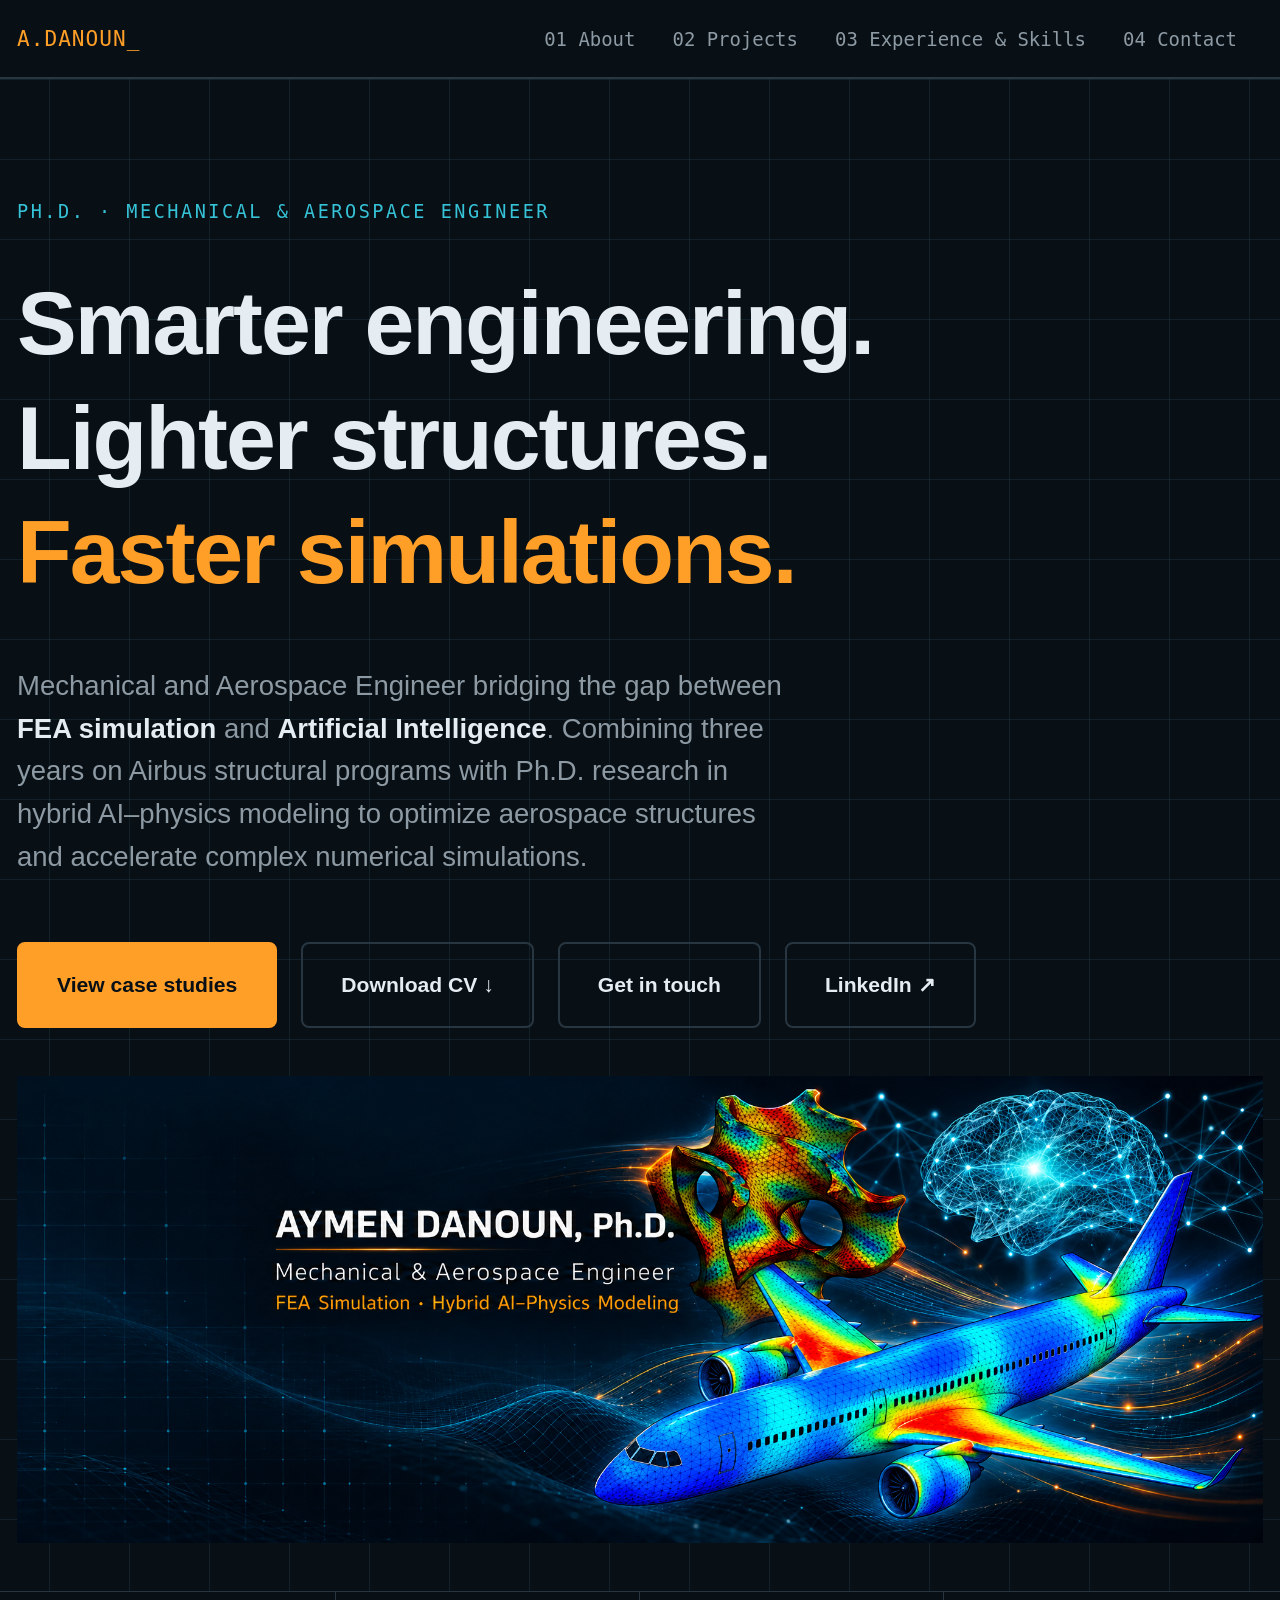
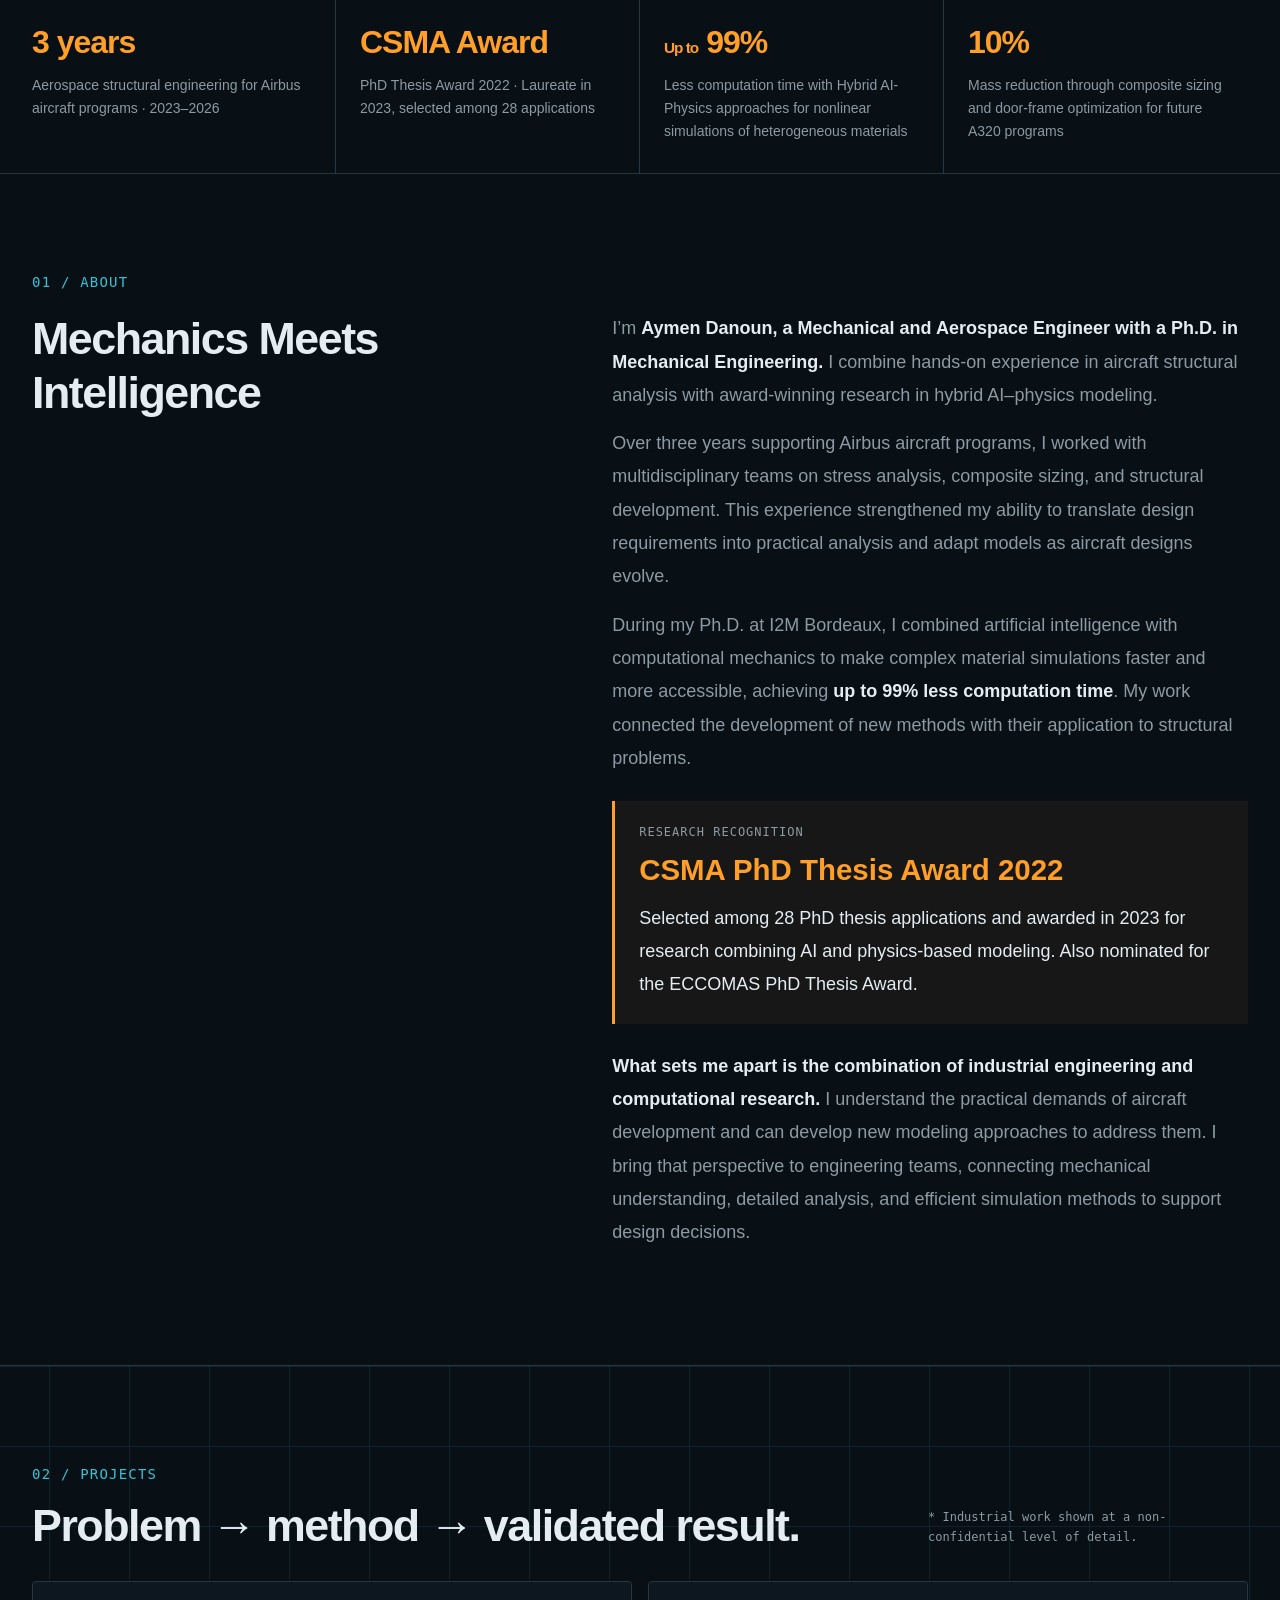
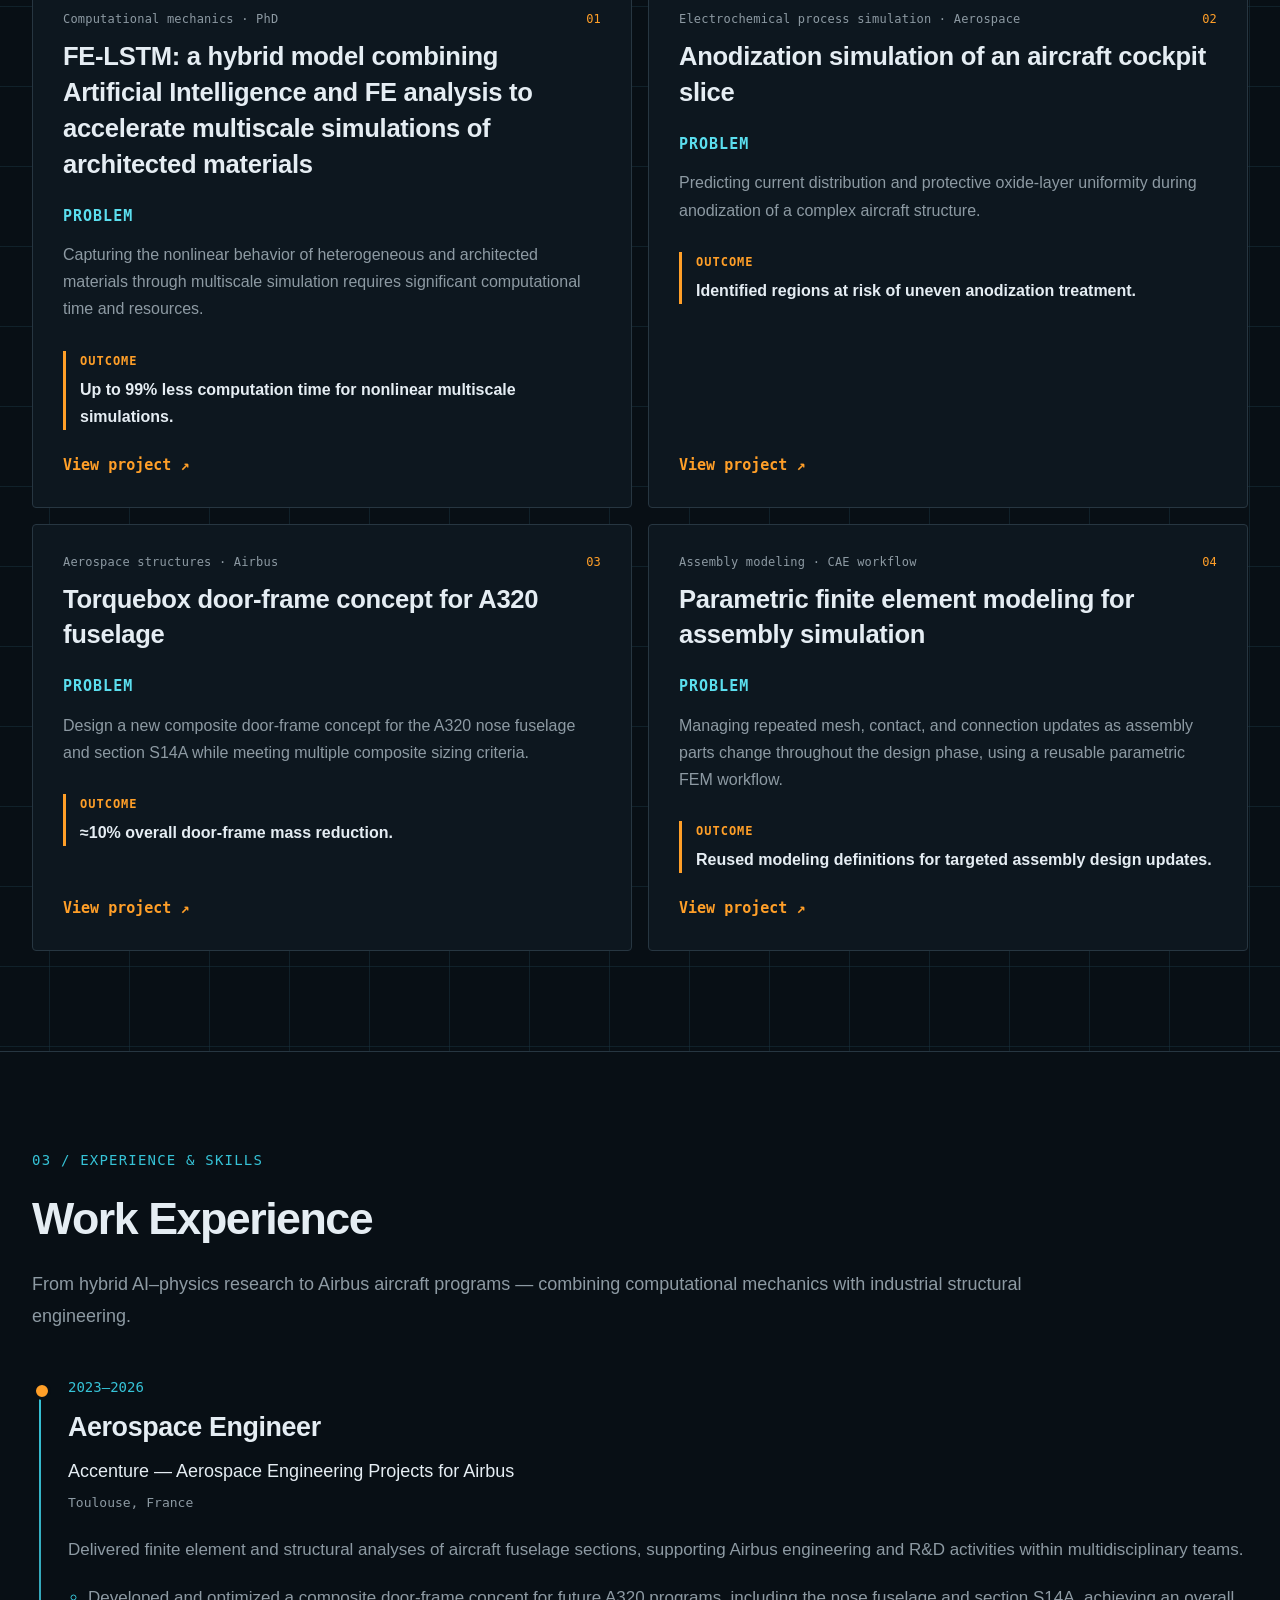
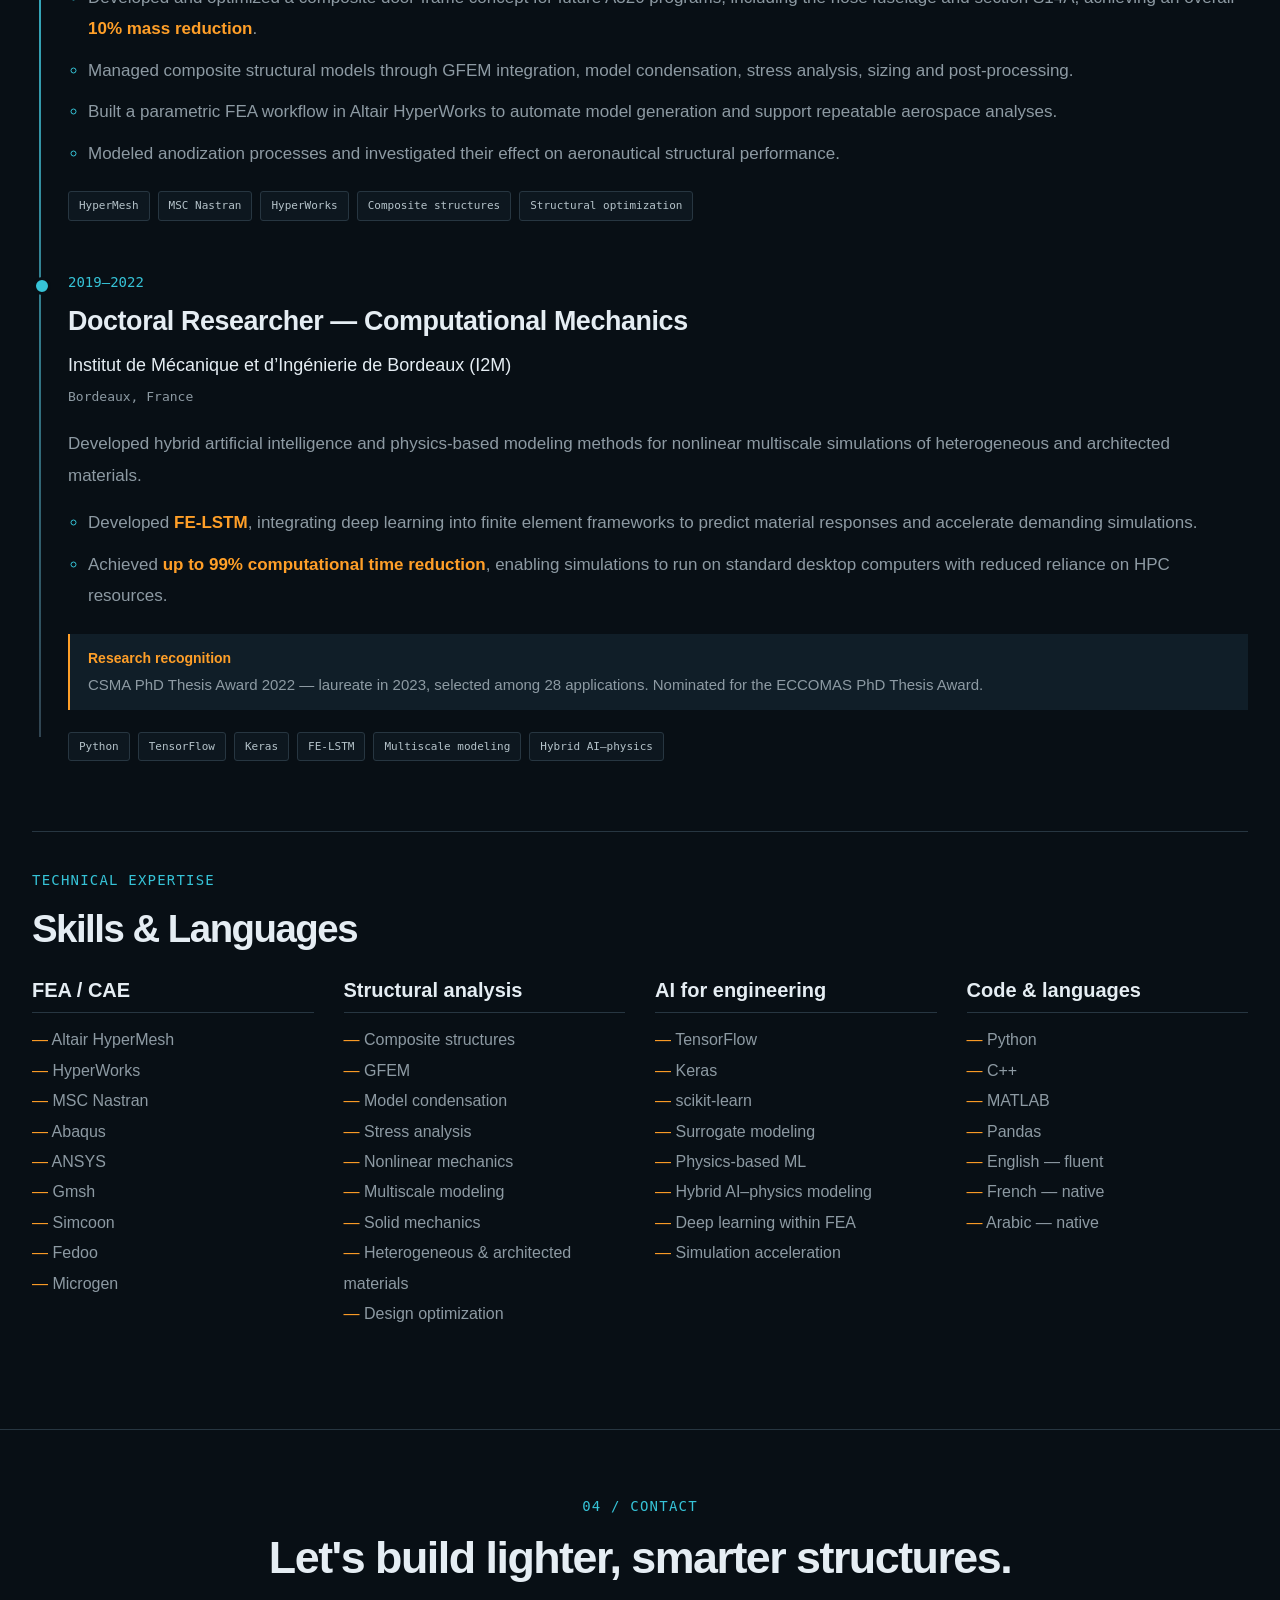
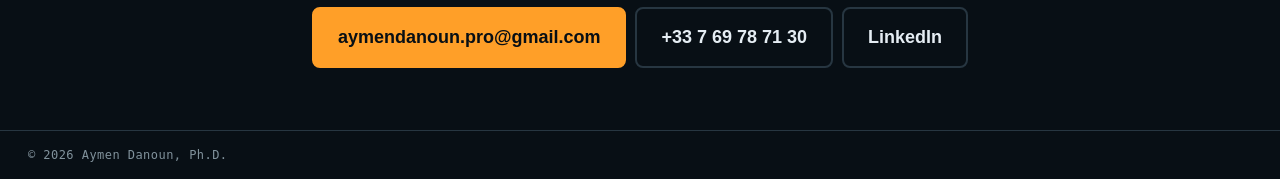
==== commit 7d1f8b14: "Update index.html" ====
--- a/index.html
+++ b/index.html
@@ -1 +1 @@
-<!doctype html><html lang="en"><head><meta charset="utf-8"><meta name="viewport" content="width=device-width,initial-scale=1"><title>Aymen Danoun, Ph.D. — Structural &amp; Computational Mechanics Engineer</title><meta name="description" content="Aerospace FEA, composite structures and AI-accelerated simulation. Airbus programs, FE-LSTM, CSMA Thesis Award."><meta property="og:title" content="Aymen Danoun, Ph.D. — Structural &amp; Computational Mechanics"><meta property="og:description" content="Lighter structures, reliable analyses, faster simulations."><meta property="og:type" content="website"><link rel="stylesheet" href="styles.css"><link rel="stylesheet" href="reference-theme.css?v=card-outcomes-skills"></head><body><svg xmlns="http://www.w3.org/2000/svg" width="0" height="0" aria-hidden="true" style="position:absolute"><defs><filter id="remove-white-background" color-interpolation-filters="sRGB"><feColorMatrix type="matrix" values="1 0 0 0 0  0 1 0 0 0  0 0 1 0 0  -1 -1 -1 0 2.7"/><feComponentTransfer><feFuncA type="linear" slope="10" intercept="0"/></feComponentTransfer><feComposite in2="SourceGraphic" operator="in"/></filter><filter id="specimen-dark-background" color-interpolation-filters="sRGB"><feColorMatrix in="SourceGraphic" type="saturate" values="0" result="gray"/><feBlend in="SourceGraphic" in2="gray" mode="difference" result="chroma"/><feColorMatrix in="chroma" type="matrix" values="0 0 0 0 0 0 0 0 0 0 0 0 0 0 0 14 14 14 0 0" result="colorMask"/><feComponentTransfer in="SourceGraphic" result="inverted"><feFuncR type="table" tableValues="1 0"/><feFuncG type="table" tableValues="1 0"/><feFuncB type="table" tableValues="1 0"/></feComponentTransfer><feComposite in="SourceGraphic" in2="colorMask" operator="in" result="colored"/><feComposite in="inverted" in2="colorMask" operator="out" result="neutral"/><feComposite in="colored" in2="neutral" operator="arithmetic" k1="0" k2="1" k3="1" k4="0"/><feComposite in2="SourceGraphic" operator="in"/></filter></defs></svg><a class="skip-link" href="#about">Skip to content</a><nav class="nav"><div class="nav-inner"><a class="brand" href="#top">A.DANOUN_</a><div class="nav-links"><a class="" href="#about">01 About</a><a class="" href="#work">02 Projects</a><a class="" href="#skills">03 Experience &amp; Skills</a><a class="" href="#contact">04 Contact</a></div><a class="nav-cta" href="mailto:aymendanoun.pro@gmail.com">Get in touch</a></div></nav><main><header id="top" class="hero blueprint"><div class="container hero-grid"><div class="hero-copy"><p class="eyebrow">Ph.D. · Mechanical &amp; Aerospace Engineer</p><h1>Smarter engineering.<br>Lighter structures.<br><span>Faster simulations.</span></h1><p class="hero-text">Mechanical and Aerospace Engineer bridging the gap between <strong>FEA simulation</strong> and <strong>Artificial Intelligence</strong>. Combining three years on Airbus structural programs with Ph.D. research in hybrid AI–physics modeling to optimize aerospace structures and accelerate complex numerical simulations.</p><div class="hero-actions"><a class="button button-primary" href="#work">View case studies</a><a class="button button-outline" href="assets/Aymen-Danoun-CV.pdf" download>Download CV ↓</a><a class="button button-outline" href="mailto:aymendanoun.pro@gmail.com">Get in touch</a><a class="button button-outline" href="https://linkedin.com/in/aymen-danoun" target="_blank" rel="noopener noreferrer">LinkedIn ↗</a></div></div><div class="fea-art" role="img" aria-label="Illustration of finite element stress contours on an aircraft fuselage frame"><div class="fea-label mono">FEA / FUSELAGE SECTION <span>CONCEPT ILLUSTRATION</span></div><div class="blueprint-grid"></div><svg class="fea-svg" viewBox="0 0 760 430" xmlns="http://www.w3.org/2000/svg" aria-hidden="true"><defs><linearGradient id="stress" x1="0" y1="1" x2="1" y2="0"><stop offset="0" stop-color="#277d86"/><stop offset=".38" stop-color="#55bba4"/><stop offset=".68" stop-color="#e0c46f"/><stop offset="1" stop-color="#de785b"/></linearGradient><radialGradient id="hot"><stop stop-color="#ea795e" stop-opacity=".8"/><stop offset="1" stop-color="#ea795e" stop-opacity="0"/></radialGradient></defs><ellipse cx="376" cy="214" rx="272" ry="154" fill="#142739" stroke="#597181" stroke-width="2"/><ellipse cx="376" cy="214" rx="231" ry="124" fill="#101b27" stroke="#82959a" stroke-width="2"/><path d="M125 213c50-88 115-130 251-130s204 42 251 130c-48 87-115 132-251 132S175 301 125 213Z" fill="url(#stress)" fill-opacity=".54" stroke="#c5dbd0" stroke-width="2"/><path d="M146 213c48-64 104-94 230-94s182 30 230 94c-48 63-104 95-230 95s-182-32-230-95Z" fill="#142739" stroke="#a5c4b7" stroke-width="1.5"/><ellipse cx="378" cy="213" rx="82" ry="48" fill="#101b27" stroke="#ccddd0" stroke-width="2"/><ellipse cx="378" cy="213" rx="99" ry="65" fill="url(#hot)"/><g fill="none" stroke="#d2e3d8" stroke-width="1" opacity=".72"><path d="M127 213h500M153 170l443 87M153 256l443-87M202 105l352 216M202 321l352-216M286 67l184 292M286 359l184-292"/><path d="M235 90v247M306 72v284M450 72v284M521 90v247" stroke-dasharray="3 6"/></g><g fill="#b8d0c2"><circle cx="127" cy="213" r="4"/><circle cx="628" cy="213" r="4"/><circle cx="378" cy="59" r="4"/><circle cx="378" cy="367" r="4"/></g><g fill="none" stroke="#73c4ad" stroke-width="1"><path d="M624 112h48M624 118h27M126 312h47M126 318h28"/><path d="M593 103l31 9-31 9M176 303l-31 9 31 9"/></g></svg><div class="fea-legend mono"><span>STRESS SCALE</span><i></i><span>LOW</span><span>HIGH</span></div><div class="fea-coord mono">ILLUSTRATIVE · NOT SIMULATION OUTPUT</div></div><section class="portfolio-profile-banner" aria-label="Aymen Danoun engineering banner"><img src="assets/aymen-danoun-banner.png" alt="Aymen Danoun, Ph.D. — Mechanical and Aerospace Engineer. FEA Simulation and Hybrid AI–Physics Modeling, illustrated by an architected material mesh, aircraft simulation, and neural network." width="2048" height="768" fetchpriority="high"></section></div></header><section class="stats" aria-label="Career achievements"><div class="container stats-grid"><div class="stat"><strong>3 years</strong><span>Aerospace structural engineering for Airbus aircraft programs · 2023–2026</span></div><div class="stat"><strong>CSMA Award</strong><span>PhD Thesis Award 2022 · Laureate in 2023, selected among 28 applications</span></div><div class="stat"><strong><small>Up to</small> 99%</strong><span>Less computation time with Hybrid AI-Physics approaches for nonlinear simulations of heterogeneous materials</span></div><div class="stat"><strong>10%</strong><span>Mass reduction through composite sizing and door-frame optimization for future A320 programs</span></div></div></section><section id="about" class="section container about"><p class="section-kicker">01 / ABOUT</p><div class="about-grid"><h2>Mechanics Meets Intelligence</h2><div class="about-body"><p>I’m <strong>Aymen Danoun, a Mechanical and Aerospace Engineer with a Ph.D. in Mechanical Engineering.</strong> I combine hands-on experience in aircraft structural analysis with award-winning research in hybrid AI–physics modeling.</p><p>Over three years supporting Airbus aircraft programs, I worked with multidisciplinary teams on stress analysis, composite sizing, and structural development. This experience strengthened my ability to translate design requirements into practical analysis and adapt models as aircraft designs evolve.</p><p>During my Ph.D. at I2M Bordeaux, I combined artificial intelligence with computational mechanics to make complex material simulations faster and more accessible, achieving <strong>up to 99% less computation time</strong>. My work connected the development of new methods with their application to structural problems.</p><aside class="about-award" aria-label="Doctoral research recognition"><span>RESEARCH RECOGNITION</span><strong>CSMA PhD Thesis Award 2022</strong><p>Selected among 28 PhD thesis applications and awarded in 2023 for research combining AI and physics-based modeling. Also nominated for the ECCOMAS PhD Thesis Award.</p></aside><p><strong>What sets me apart is the combination of industrial engineering and computational research.</strong> I understand the practical demands of aircraft development and can develop new modeling approaches to address them. I bring that perspective to engineering teams, connecting mechanical understanding, detailed analysis, and efficient simulation methods to support design decisions.</p></div></div></section><section id="work" class="section work blueprint"><div class="container"><p class="section-kicker">02 / PROJECTS</p><div class="work-heading"><h2>Problem → method → validated result.</h2><p>* Industrial work shown at a non-confidential level of detail.</p></div><div class="project-grid"><a class="project project-summary" href="projects/fe-lstm.html"><div class="project-top"><span>Computational mechanics · PhD</span><b>01</b></div><h3>FE-LSTM: a hybrid model combining Artificial Intelligence and FE analysis to accelerate multiscale simulations of architected materials</h3><span class="project-problem-label">PROBLEM</span><p>Capturing the nonlinear behavior of heterogeneous and architected materials through multiscale simulation requires significant computational time and resources.</p><div class="project-outcome"><span>OUTCOME</span><p>Up to 99% less computation time for nonlinear multiscale simulations.</p></div><span class="project-open">View project <span aria-hidden="true">↗</span></span></a><a class="project project-summary" href="projects/anodization.html"><div class="project-top"><span>Electrochemical process simulation · Aerospace</span><b>02</b></div><h3>Anodization simulation of an aircraft cockpit slice</h3><span class="project-problem-label">PROBLEM</span><p>Predicting current distribution and protective oxide-layer uniformity during anodization of a complex aircraft structure.</p><div class="project-outcome"><span>OUTCOME</span><p>Identified regions at risk of uneven anodization treatment.</p></div><span class="project-open">View project <span aria-hidden="true">↗</span></span></a><a class="project project-summary" href="projects/a320-door-frame.html"><div class="project-top"><span>Aerospace structures · Airbus</span><b>03</b></div><h3>Torquebox door-frame concept for A320 fuselage</h3><span class="project-problem-label">PROBLEM</span><p>Design a new composite door-frame concept for the A320 nose fuselage and section S14A while meeting multiple composite sizing criteria.</p><div class="project-outcome"><span>OUTCOME</span><p>≈10% overall door-frame mass reduction.</p></div><span class="project-open">View project <span aria-hidden="true">↗</span></span></a><a class="project project-summary" href="projects/fea-automation.html"><div class="project-top"><span>Assembly modeling · CAE workflow</span><b>04</b></div><h3>Parametric finite element modeling for assembly simulation</h3><span class="project-problem-label">PROBLEM</span><p>Managing repeated mesh, contact, and connection updates as assembly parts change throughout the design phase, using a reusable parametric FEM workflow.</p><div class="project-outcome"><span>OUTCOME</span><p>Reused modeling definitions for targeted assembly design updates.</p></div><span class="project-open">View project <span aria-hidden="true">↗</span></span></a></div></div></section><section id="skills" class="section container skills"><p class="section-kicker">03 / EXPERIENCE &amp; SKILLS</p><div class="career-heading"><h2>Work Experience</h2><p>From hybrid AI–physics research to Airbus aircraft programs — combining computational mechanics with industrial structural engineering.</p></div><ol class="career-timeline"><li class="career-entry"><p class="career-date">2023–2026</p><h3>Aerospace Engineer</h3><p class="career-employer">Accenture — Aerospace Engineering Projects for Airbus <span>Toulouse, France</span></p><p class="career-summary">Delivered finite element and structural analyses of aircraft fuselage sections, supporting Airbus engineering and R&amp;D activities within multidisciplinary teams.</p><ul class="career-contributions"><li>Developed and optimized a composite door-frame concept for future A320 programs, including the nose fuselage and section S14A, achieving an overall <strong>10% mass reduction</strong>.</li><li>Managed composite structural models through GFEM integration, model condensation, stress analysis, sizing and post-processing.</li><li>Built a parametric FEA workflow in Altair HyperWorks to automate model generation and support repeatable aerospace analyses.</li><li>Modeled anodization processes and investigated their effect on aeronautical structural performance.</li></ul><div class="career-tools"><span>HyperMesh</span><span>MSC Nastran</span><span>HyperWorks</span><span>Composite structures</span><span>Structural optimization</span></div></li><li class="career-entry"><p class="career-date">2019–2022</p><h3>Doctoral Researcher — Computational Mechanics</h3><p class="career-employer">Institut de Mécanique et d’Ingénierie de Bordeaux (I2M) <span>Bordeaux, France</span></p><p class="career-summary">Developed hybrid artificial intelligence and physics-based modeling methods for nonlinear multiscale simulations of heterogeneous and architected materials.</p><ul class="career-contributions"><li>Developed <strong>FE-LSTM</strong>, integrating deep learning into finite element frameworks to predict material responses and accelerate demanding simulations.</li><li>Achieved <strong>up to 99% computational time reduction</strong>, enabling simulations to run on standard desktop computers with reduced reliance on HPC resources.</li></ul><p class="career-recognition"><strong>Research recognition</strong> CSMA PhD Thesis Award 2022 — laureate in 2023, selected among 28 applications. Nominated for the ECCOMAS PhD Thesis Award.</p><div class="career-tools"><span>Python</span><span>TensorFlow</span><span>Keras</span><span>FE-LSTM</span><span>Multiscale modeling</span><span>Hybrid AI–physics</span></div></li></ol><div class="toolkit-heading"><p class="section-kicker">TECHNICAL EXPERTISE</p><h2>Skills &amp; Languages</h2></div><div class="skill-grid"><div><h3>FEA / CAE</h3><ul><li>Altair HyperMesh</li><li>HyperWorks</li><li>MSC Nastran</li><li>Abaqus</li><li>ANSYS</li><li>Gmsh</li><li>Simcoon</li><li>Fedoo</li><li>Microgen</li></ul></div><div><h3>Structural analysis</h3><ul><li>Composite structures</li><li>GFEM</li><li>Model condensation</li><li>Stress analysis</li><li>Nonlinear mechanics</li><li>Multiscale modeling</li><li>Solid mechanics</li><li>Heterogeneous &amp; architected materials</li><li>Design optimization</li></ul></div><div><h3>AI for engineering</h3><ul><li>TensorFlow</li><li>Keras</li><li>scikit-learn</li><li>Surrogate modeling</li><li>Physics-based ML</li><li>Hybrid AI–physics modeling</li><li>Deep learning within FEA</li><li>Simulation acceleration</li></ul></div><div><h3>Code &amp; languages</h3><ul><li>Python</li><li>C++</li><li>MATLAB</li><li>Pandas</li><li>English — fluent</li><li>French — native</li><li>Arabic — native</li></ul></div></div></section><section id="contact" class="contact"><div class="container contact-inner"><p class="section-kicker">04 / CONTACT</p><h2>Let&#x27;s build lighter, smarter structures.</h2><div class="contact-actions"><a class="button button-primary" href="mailto:aymendanoun.pro@gmail.com">aymendanoun.pro@gmail.com</a><a class="button button-outline" href="tel:+33769787130">+33 7 69 78 71 30</a><a class="button button-outline" href="https://linkedin.com/in/aymen-danoun">LinkedIn</a></div></div><footer>© 2026 Aymen Danoun, Ph.D.</footer></section></main></body></html>+<!doctype html><html lang="en"><head><meta charset="utf-8"><meta name="viewport" content="width=device-width,initial-scale=1"><title>Aymen Danoun, Ph.D. — Structural &amp; Computational Mechanics Engineer</title><meta name="description" content="Aerospace FEA, composite structures and AI-accelerated simulation. Airbus programs, FE-LSTM, CSMA Thesis Award."><meta property="og:title" content="Aymen Danoun, Ph.D. — Structural &amp; Computational Mechanics"><meta property="og:description" content="Lighter structures, reliable analyses, faster simulations."><meta property="og:type" content="website"><link rel="stylesheet" href="styles.css"><link rel="stylesheet" href="reference-theme.css?v=card-outcomes-skills"></head><body><svg xmlns="http://www.w3.org/2000/svg" width="0" height="0" aria-hidden="true" style="position:absolute"><defs><filter id="remove-white-background" color-interpolation-filters="sRGB"><feColorMatrix type="matrix" values="1 0 0 0 0  0 1 0 0 0  0 0 1 0 0  -1 -1 -1 0 2.7"/><feComponentTransfer><feFuncA type="linear" slope="10" intercept="0"/></feComponentTransfer><feComposite in2="SourceGraphic" operator="in"/></filter><filter id="specimen-dark-background" color-interpolation-filters="sRGB"><feColorMatrix in="SourceGraphic" type="saturate" values="0" result="gray"/><feBlend in="SourceGraphic" in2="gray" mode="difference" result="chroma"/><feColorMatrix in="chroma" type="matrix" values="0 0 0 0 0 0 0 0 0 0 0 0 0 0 0 14 14 14 0 0" result="colorMask"/><feComponentTransfer in="SourceGraphic" result="inverted"><feFuncR type="table" tableValues="1 0"/><feFuncG type="table" tableValues="1 0"/><feFuncB type="table" tableValues="1 0"/></feComponentTransfer><feComposite in="SourceGraphic" in2="colorMask" operator="in" result="colored"/><feComposite in="inverted" in2="colorMask" operator="out" result="neutral"/><feComposite in="colored" in2="neutral" operator="arithmetic" k1="0" k2="1" k3="1" k4="0"/><feComposite in2="SourceGraphic" operator="in"/></filter></defs></svg><a class="skip-link" href="#about">Skip to content</a><nav class="nav"><div class="nav-inner"><a class="brand" href="#top">A.DANOUN_</a><div class="nav-links"><a class="" href="#about">01 About</a><a class="" href="#work">02 Projects</a><a class="" href="#skills">03 Experience &amp; Skills</a><a class="" href="#contact">04 Contact</a></div><a class="nav-cta" href="mailto:aymendanoun.pro@gmail.com">Get in touch</a></div></nav><main><header id="top" class="hero blueprint"><div class="container hero-grid"><div class="hero-copy"><p class="eyebrow">Ph.D. · Mechanical &amp; Aerospace Engineer</p><h1>Smarter engineering.<br>Lighter structures.<br><span>Faster simulations.</span></h1><p class="hero-text">Mechanical and Aerospace Engineer bridging the gap between <strong>FEA simulation</strong> and <strong>Artificial Intelligence</strong>. Combining three years on Airbus structural programs with Ph.D. research in hybrid AI–physics modeling to optimize aerospace structures and accelerate complex numerical simulations.</p><div class="hero-actions"><a class="button button-primary" href="#work">View case studies</a><a class="button button-outline" href="assets/CV_DANOUN_Aymen_Gulf_Aerospace_Industry.pdf" download>Download CV ↓</a><a class="button button-outline" href="mailto:aymendanoun.pro@gmail.com">Get in touch</a><a class="button button-outline" href="https://linkedin.com/in/aymen-danoun" target="_blank" rel="noopener noreferrer">LinkedIn ↗</a></div></div><div class="fea-art" role="img" aria-label="Illustration of finite element stress contours on an aircraft fuselage frame"><div class="fea-label mono">FEA / FUSELAGE SECTION <span>CONCEPT ILLUSTRATION</span></div><div class="blueprint-grid"></div><svg class="fea-svg" viewBox="0 0 760 430" xmlns="http://www.w3.org/2000/svg" aria-hidden="true"><defs><linearGradient id="stress" x1="0" y1="1" x2="1" y2="0"><stop offset="0" stop-color="#277d86"/><stop offset=".38" stop-color="#55bba4"/><stop offset=".68" stop-color="#e0c46f"/><stop offset="1" stop-color="#de785b"/></linearGradient><radialGradient id="hot"><stop stop-color="#ea795e" stop-opacity=".8"/><stop offset="1" stop-color="#ea795e" stop-opacity="0"/></radialGradient></defs><ellipse cx="376" cy="214" rx="272" ry="154" fill="#142739" stroke="#597181" stroke-width="2"/><ellipse cx="376" cy="214" rx="231" ry="124" fill="#101b27" stroke="#82959a" stroke-width="2"/><path d="M125 213c50-88 115-130 251-130s204 42 251 130c-48 87-115 132-251 132S175 301 125 213Z" fill="url(#stress)" fill-opacity=".54" stroke="#c5dbd0" stroke-width="2"/><path d="M146 213c48-64 104-94 230-94s182 30 230 94c-48 63-104 95-230 95s-182-32-230-95Z" fill="#142739" stroke="#a5c4b7" stroke-width="1.5"/><ellipse cx="378" cy="213" rx="82" ry="48" fill="#101b27" stroke="#ccddd0" stroke-width="2"/><ellipse cx="378" cy="213" rx="99" ry="65" fill="url(#hot)"/><g fill="none" stroke="#d2e3d8" stroke-width="1" opacity=".72"><path d="M127 213h500M153 170l443 87M153 256l443-87M202 105l352 216M202 321l352-216M286 67l184 292M286 359l184-292"/><path d="M235 90v247M306 72v284M450 72v284M521 90v247" stroke-dasharray="3 6"/></g><g fill="#b8d0c2"><circle cx="127" cy="213" r="4"/><circle cx="628" cy="213" r="4"/><circle cx="378" cy="59" r="4"/><circle cx="378" cy="367" r="4"/></g><g fill="none" stroke="#73c4ad" stroke-width="1"><path d="M624 112h48M624 118h27M126 312h47M126 318h28"/><path d="M593 103l31 9-31 9M176 303l-31 9 31 9"/></g></svg><div class="fea-legend mono"><span>STRESS SCALE</span><i></i><span>LOW</span><span>HIGH</span></div><div class="fea-coord mono">ILLUSTRATIVE · NOT SIMULATION OUTPUT</div></div><section class="portfolio-profile-banner" aria-label="Aymen Danoun engineering banner"><img src="assets/aymen-danoun-banner.png" alt="Aymen Danoun, Ph.D. — Mechanical and Aerospace Engineer. FEA Simulation and Hybrid AI–Physics Modeling, illustrated by an architected material mesh, aircraft simulation, and neural network." width="2048" height="768" fetchpriority="high"></section></div></header><section class="stats" aria-label="Career achievements"><div class="container stats-grid"><div class="stat"><strong>3 years</strong><span>Aerospace structural engineering for Airbus aircraft programs · 2023–2026</span></div><div class="stat"><strong>CSMA Award</strong><span>PhD Thesis Award 2022 · Laureate in 2023, selected among 28 applications</span></div><div class="stat"><strong><small>Up to</small> 99%</strong><span>Less computation time with Hybrid AI-Physics approaches for nonlinear simulations of heterogeneous materials</span></div><div class="stat"><strong>10%</strong><span>Mass reduction through composite sizing and door-frame optimization for future A320 programs</span></div></div></section><section id="about" class="section container about"><p class="section-kicker">01 / ABOUT</p><div class="about-grid"><h2>Mechanics Meets Intelligence</h2><div class="about-body"><p>I’m <strong>Aymen Danoun, a Mechanical and Aerospace Engineer with a Ph.D. in Mechanical Engineering.</strong> I combine hands-on experience in aircraft structural analysis with award-winning research in hybrid AI–physics modeling.</p><p>Over three years supporting Airbus aircraft programs, I worked with multidisciplinary teams on stress analysis, composite sizing, and structural development. This experience strengthened my ability to translate design requirements into practical analysis and adapt models as aircraft designs evolve.</p><p>During my Ph.D. at I2M Bordeaux, I combined artificial intelligence with computational mechanics to make complex material simulations faster and more accessible, achieving <strong>up to 99% less computation time</strong>. My work connected the development of new methods with their application to structural problems.</p><aside class="about-award" aria-label="Doctoral research recognition"><span>RESEARCH RECOGNITION</span><strong>CSMA PhD Thesis Award 2022</strong><p>Selected among 28 PhD thesis applications and awarded in 2023 for research combining AI and physics-based modeling. Also nominated for the ECCOMAS PhD Thesis Award.</p></aside><p><strong>What sets me apart is the combination of industrial engineering and computational research.</strong> I understand the practical demands of aircraft development and can develop new modeling approaches to address them. I bring that perspective to engineering teams, connecting mechanical understanding, detailed analysis, and efficient simulation methods to support design decisions.</p></div></div></section><section id="work" class="section work blueprint"><div class="container"><p class="section-kicker">02 / PROJECTS</p><div class="work-heading"><h2>Problem → method → validated result.</h2><p>* Industrial work shown at a non-confidential level of detail.</p></div><div class="project-grid"><a class="project project-summary" href="projects/fe-lstm.html"><div class="project-top"><span>Computational mechanics · PhD</span><b>01</b></div><h3>FE-LSTM: a hybrid model combining Artificial Intelligence and FE analysis to accelerate multiscale simulations of architected materials</h3><span class="project-problem-label">PROBLEM</span><p>Capturing the nonlinear behavior of heterogeneous and architected materials through multiscale simulation requires significant computational time and resources.</p><div class="project-outcome"><span>OUTCOME</span><p>Up to 99% less computation time for nonlinear multiscale simulations.</p></div><span class="project-open">View project <span aria-hidden="true">↗</span></span></a><a class="project project-summary" href="projects/anodization.html"><div class="project-top"><span>Electrochemical process simulation · Aerospace</span><b>02</b></div><h3>Anodization simulation of an aircraft cockpit slice</h3><span class="project-problem-label">PROBLEM</span><p>Predicting current distribution and protective oxide-layer uniformity during anodization of a complex aircraft structure.</p><div class="project-outcome"><span>OUTCOME</span><p>Identified regions at risk of uneven anodization treatment.</p></div><span class="project-open">View project <span aria-hidden="true">↗</span></span></a><a class="project project-summary" href="projects/a320-door-frame.html"><div class="project-top"><span>Aerospace structures · Airbus</span><b>03</b></div><h3>Torquebox door-frame concept for A320 fuselage</h3><span class="project-problem-label">PROBLEM</span><p>Design a new composite door-frame concept for the A320 nose fuselage and section S14A while meeting multiple composite sizing criteria.</p><div class="project-outcome"><span>OUTCOME</span><p>≈10% overall door-frame mass reduction.</p></div><span class="project-open">View project <span aria-hidden="true">↗</span></span></a><a class="project project-summary" href="projects/fea-automation.html"><div class="project-top"><span>Assembly modeling · CAE workflow</span><b>04</b></div><h3>Parametric finite element modeling for assembly simulation</h3><span class="project-problem-label">PROBLEM</span><p>Managing repeated mesh, contact, and connection updates as assembly parts change throughout the design phase, using a reusable parametric FEM workflow.</p><div class="project-outcome"><span>OUTCOME</span><p>Reused modeling definitions for targeted assembly design updates.</p></div><span class="project-open">View project <span aria-hidden="true">↗</span></span></a></div></div></section><section id="skills" class="section container skills"><p class="section-kicker">03 / EXPERIENCE &amp; SKILLS</p><div class="career-heading"><h2>Work Experience</h2><p>From hybrid AI–physics research to Airbus aircraft programs — combining computational mechanics with industrial structural engineering.</p></div><ol class="career-timeline"><li class="career-entry"><p class="career-date">2023–2026</p><h3>Aerospace Engineer</h3><p class="career-employer">Accenture — Aerospace Engineering Projects for Airbus <span>Toulouse, France</span></p><p class="career-summary">Delivered finite element and structural analyses of aircraft fuselage sections, supporting Airbus engineering and R&amp;D activities within multidisciplinary teams.</p><ul class="career-contributions"><li>Developed and optimized a composite door-frame concept for future A320 programs, including the nose fuselage and section S14A, achieving an overall <strong>10% mass reduction</strong>.</li><li>Managed composite structural models through GFEM integration, model condensation, stress analysis, sizing and post-processing.</li><li>Built a parametric FEA workflow in Altair HyperWorks to automate model generation and support repeatable aerospace analyses.</li><li>Modeled anodization processes and investigated their effect on aeronautical structural performance.</li></ul><div class="career-tools"><span>HyperMesh</span><span>MSC Nastran</span><span>HyperWorks</span><span>Composite structures</span><span>Structural optimization</span></div></li><li class="career-entry"><p class="career-date">2019–2022</p><h3>Doctoral Researcher — Computational Mechanics</h3><p class="career-employer">Institut de Mécanique et d’Ingénierie de Bordeaux (I2M) <span>Bordeaux, France</span></p><p class="career-summary">Developed hybrid artificial intelligence and physics-based modeling methods for nonlinear multiscale simulations of heterogeneous and architected materials.</p><ul class="career-contributions"><li>Developed <strong>FE-LSTM</strong>, integrating deep learning into finite element frameworks to predict material responses and accelerate demanding simulations.</li><li>Achieved <strong>up to 99% computational time reduction</strong>, enabling simulations to run on standard desktop computers with reduced reliance on HPC resources.</li></ul><p class="career-recognition"><strong>Research recognition</strong> CSMA PhD Thesis Award 2022 — laureate in 2023, selected among 28 applications. Nominated for the ECCOMAS PhD Thesis Award.</p><div class="career-tools"><span>Python</span><span>TensorFlow</span><span>Keras</span><span>FE-LSTM</span><span>Multiscale modeling</span><span>Hybrid AI–physics</span></div></li></ol><div class="toolkit-heading"><p class="section-kicker">TECHNICAL EXPERTISE</p><h2>Skills &amp; Languages</h2></div><div class="skill-grid"><div><h3>FEA / CAE</h3><ul><li>Altair HyperMesh</li><li>HyperWorks</li><li>MSC Nastran</li><li>Abaqus</li><li>ANSYS</li><li>Gmsh</li><li>Simcoon</li><li>Fedoo</li><li>Microgen</li></ul></div><div><h3>Structural analysis</h3><ul><li>Composite structures</li><li>GFEM</li><li>Model condensation</li><li>Stress analysis</li><li>Nonlinear mechanics</li><li>Multiscale modeling</li><li>Solid mechanics</li><li>Heterogeneous &amp; architected materials</li><li>Design optimization</li></ul></div><div><h3>AI for engineering</h3><ul><li>TensorFlow</li><li>Keras</li><li>scikit-learn</li><li>Surrogate modeling</li><li>Physics-based ML</li><li>Hybrid AI–physics modeling</li><li>Deep learning within FEA</li><li>Simulation acceleration</li></ul></div><div><h3>Code &amp; languages</h3><ul><li>Python</li><li>C++</li><li>MATLAB</li><li>Pandas</li><li>English — fluent</li><li>French — native</li><li>Arabic — native</li></ul></div></div></section><section id="contact" class="contact"><div class="container contact-inner"><p class="section-kicker">04 / CONTACT</p><h2>Let&#x27;s build lighter, smarter structures.</h2><div class="contact-actions"><a class="button button-primary" href="mailto:aymendanoun.pro@gmail.com">aymendanoun.pro@gmail.com</a><a class="button button-outline" href="tel:+33769787130">+33 7 69 78 71 30</a><a class="button button-outline" href="https://linkedin.com/in/aymen-danoun">LinkedIn</a></div></div><footer>© 2026 Aymen Danoun, Ph.D.</footer></section></main></body></html>
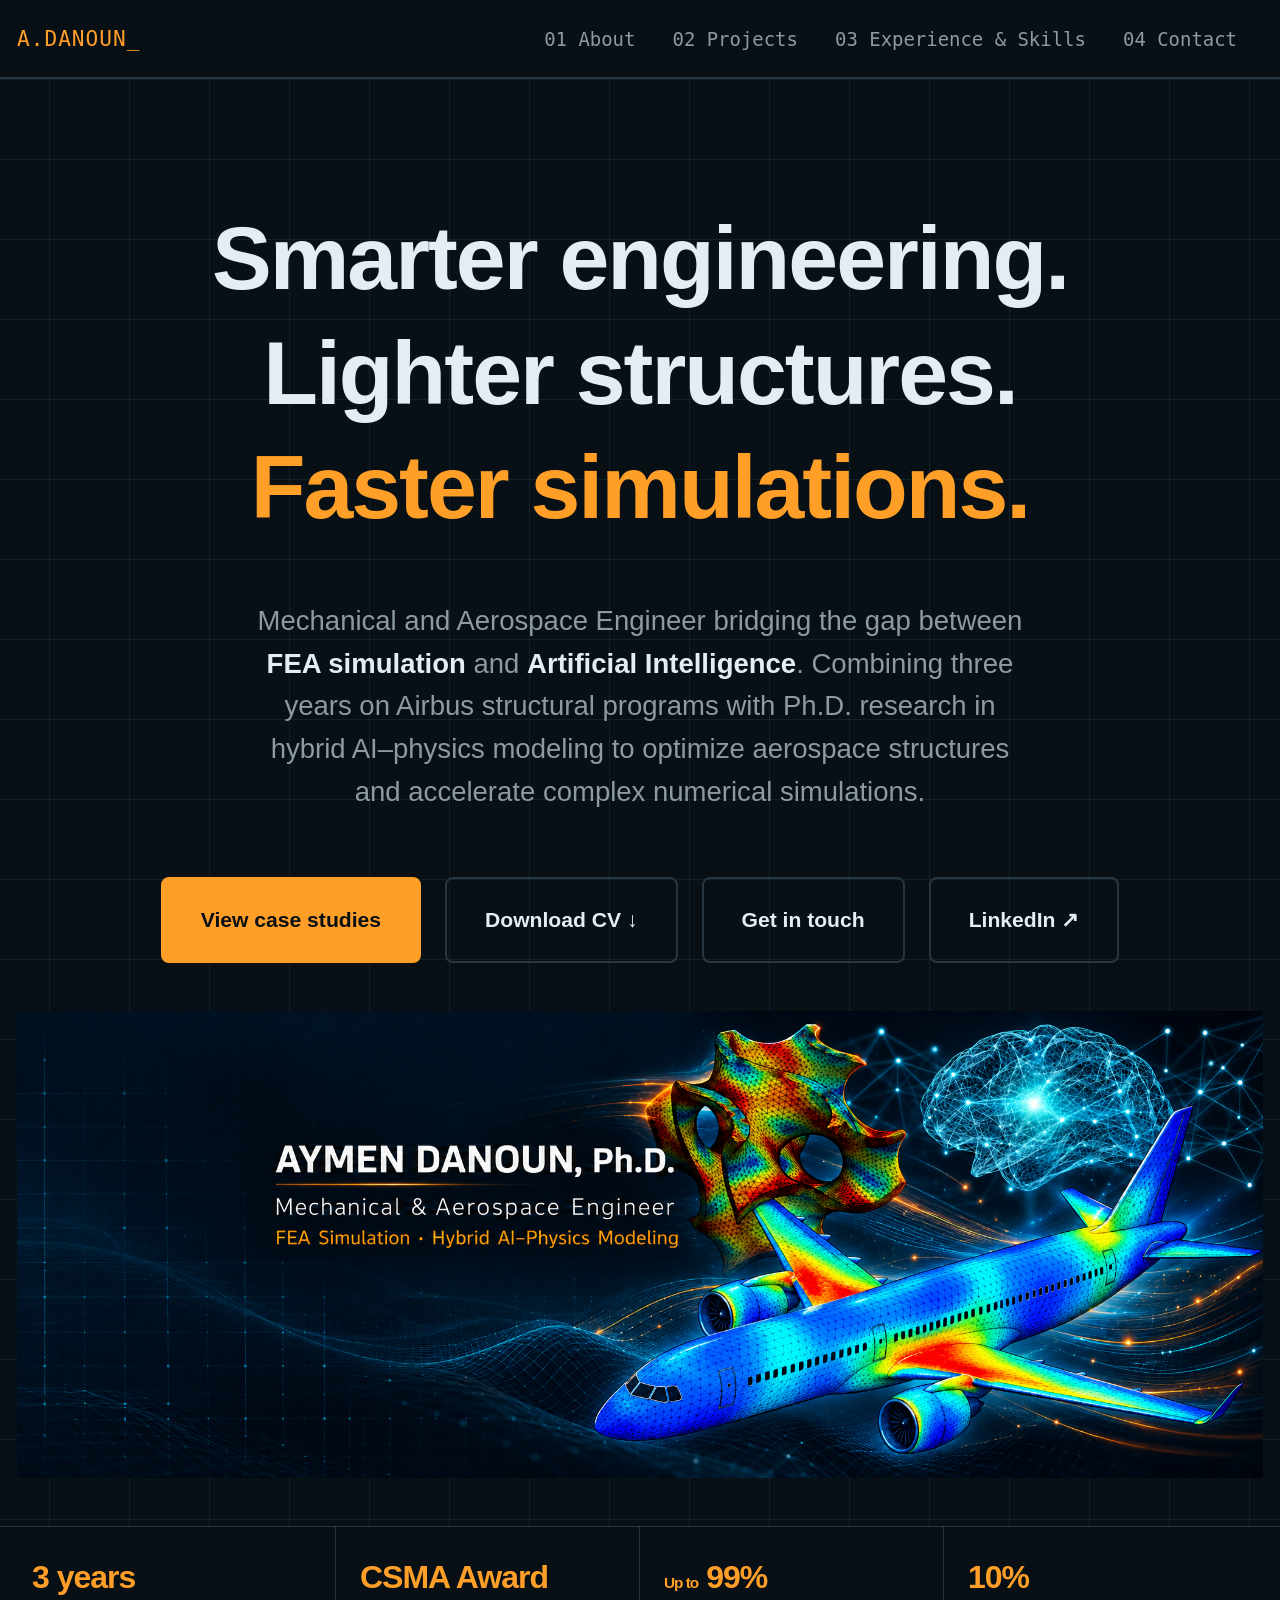
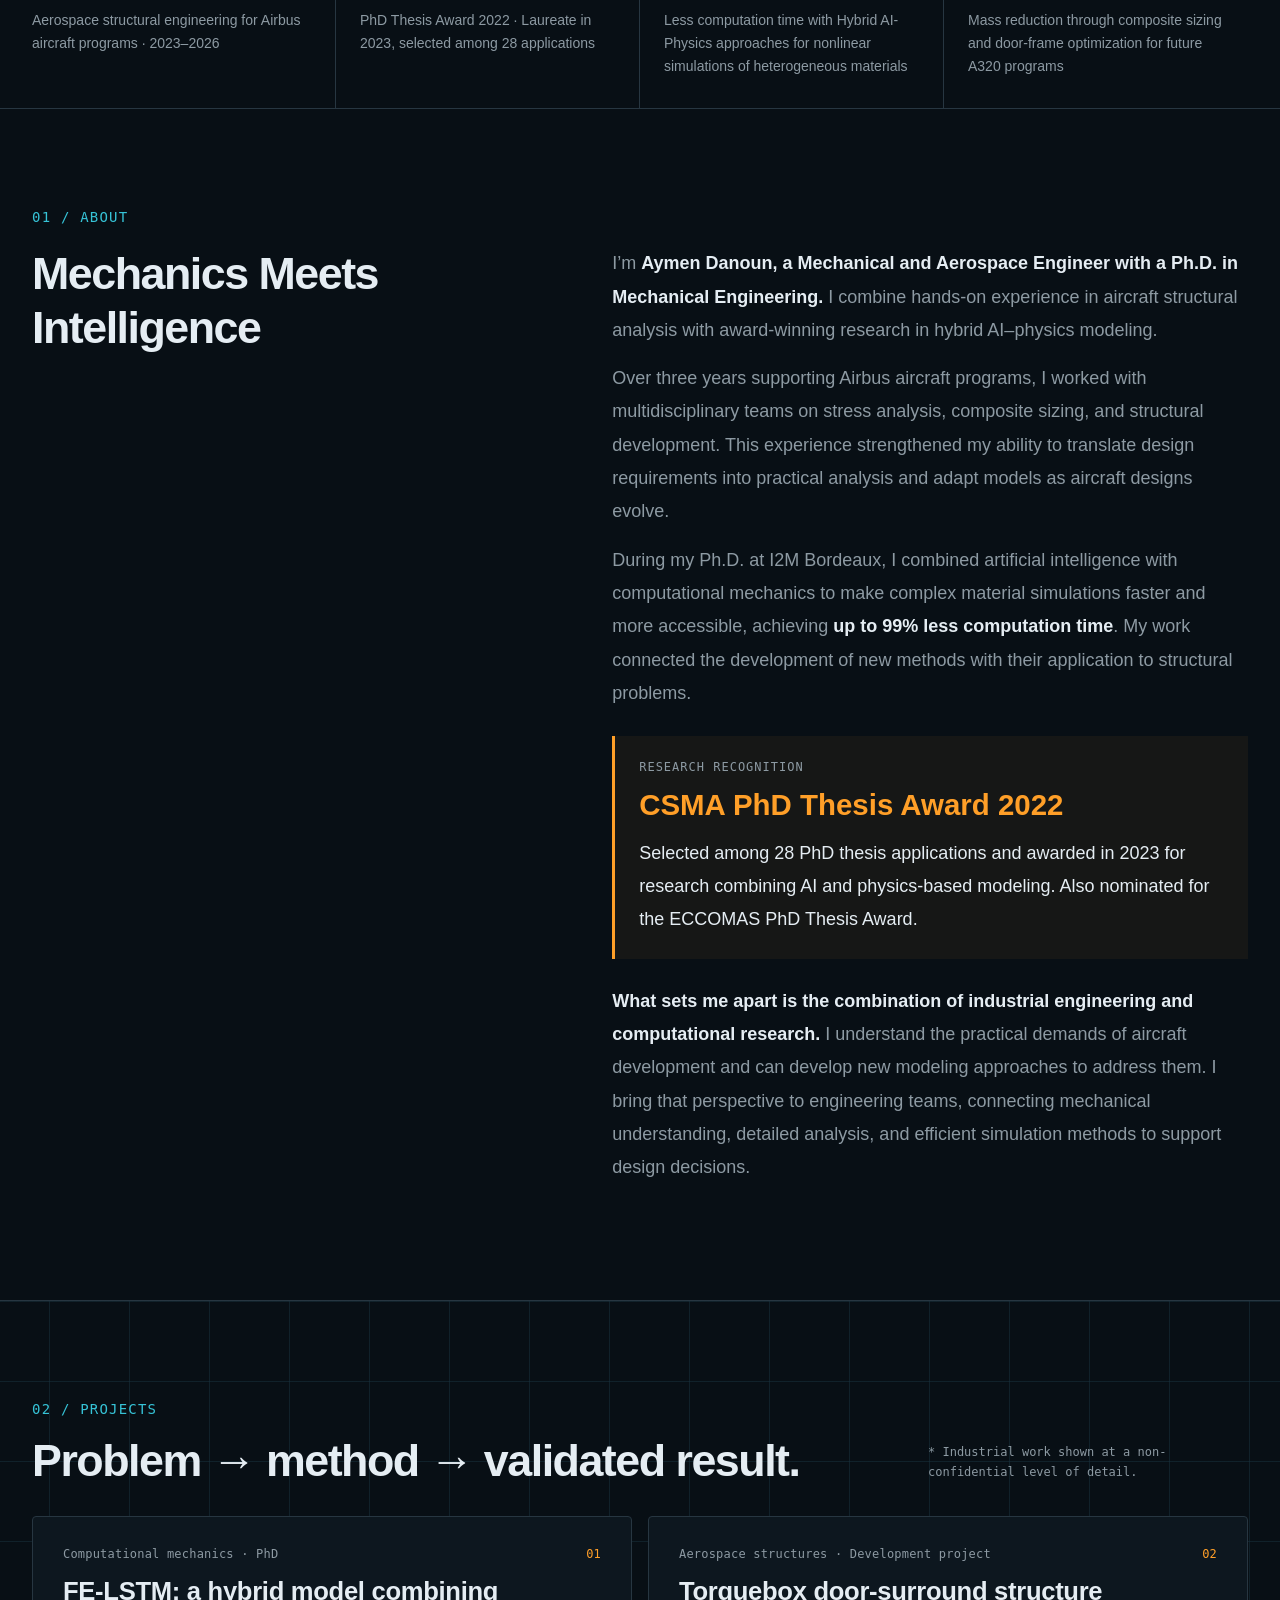
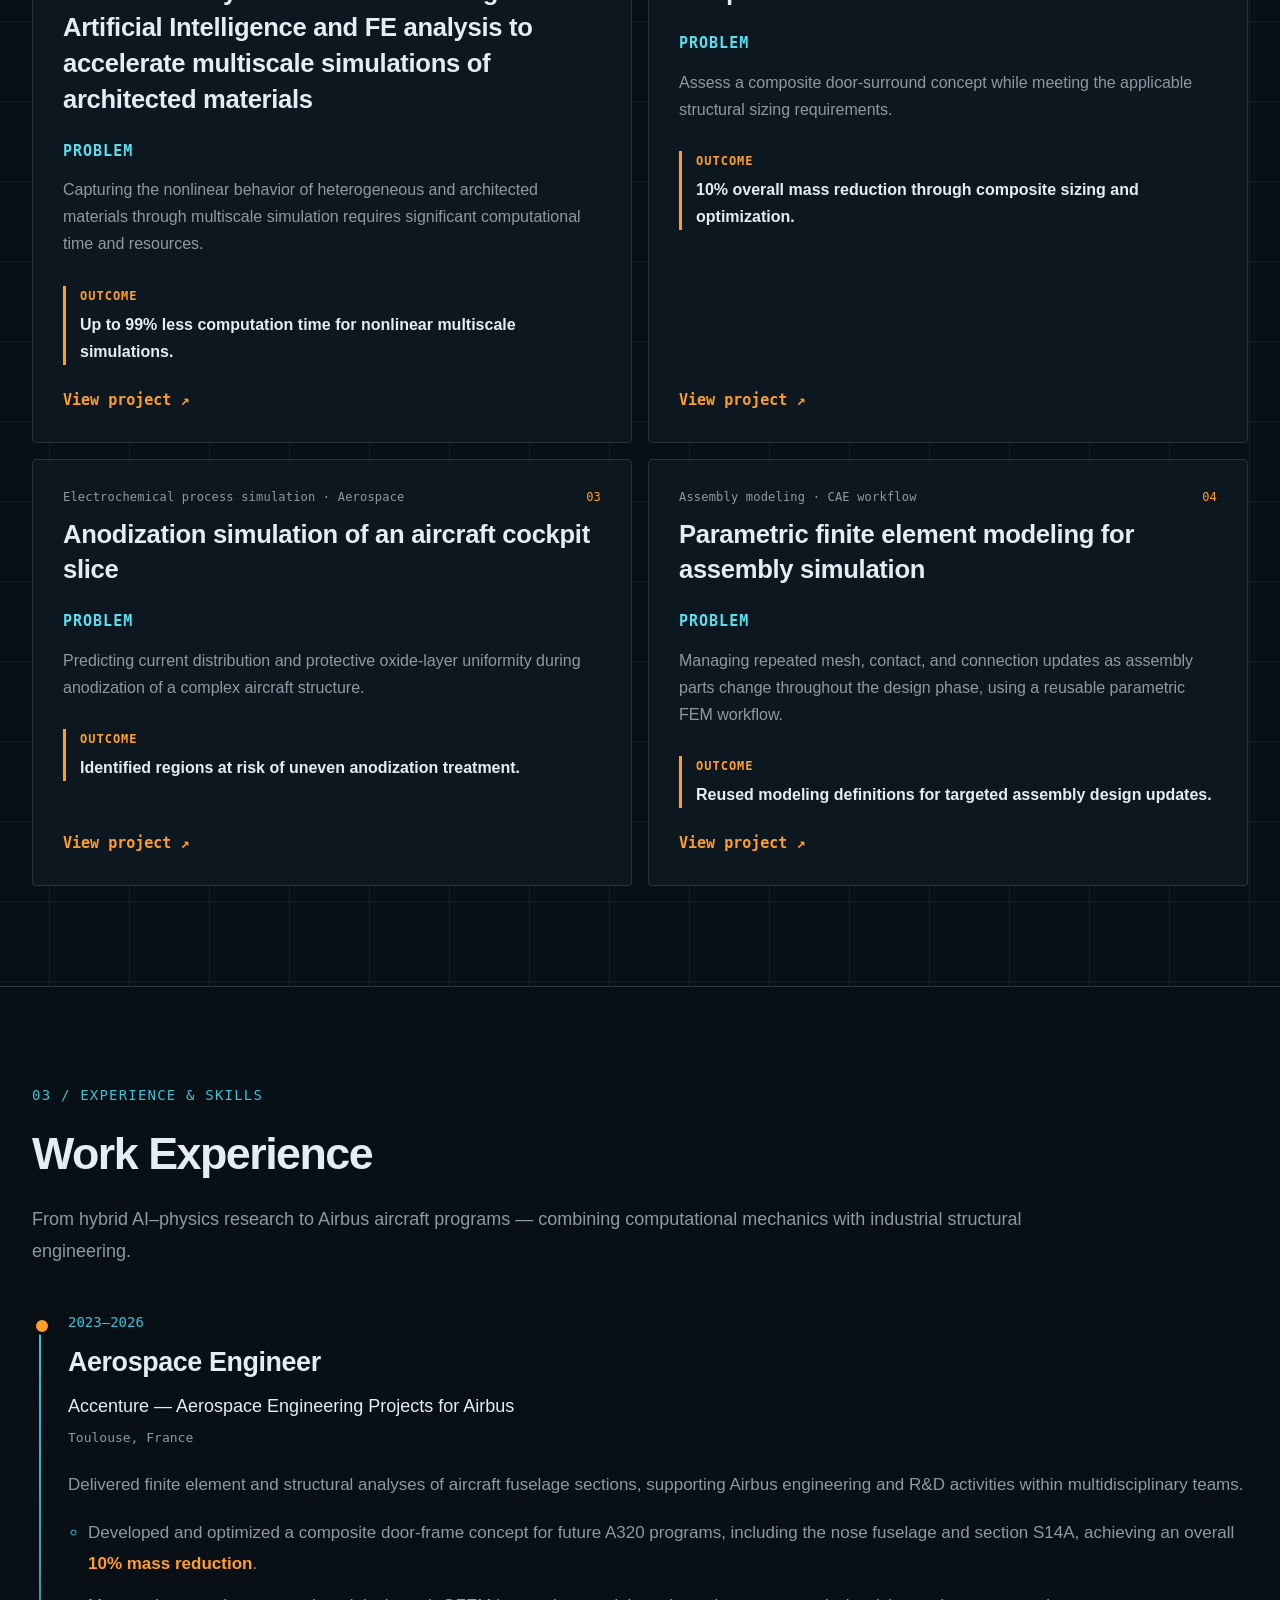
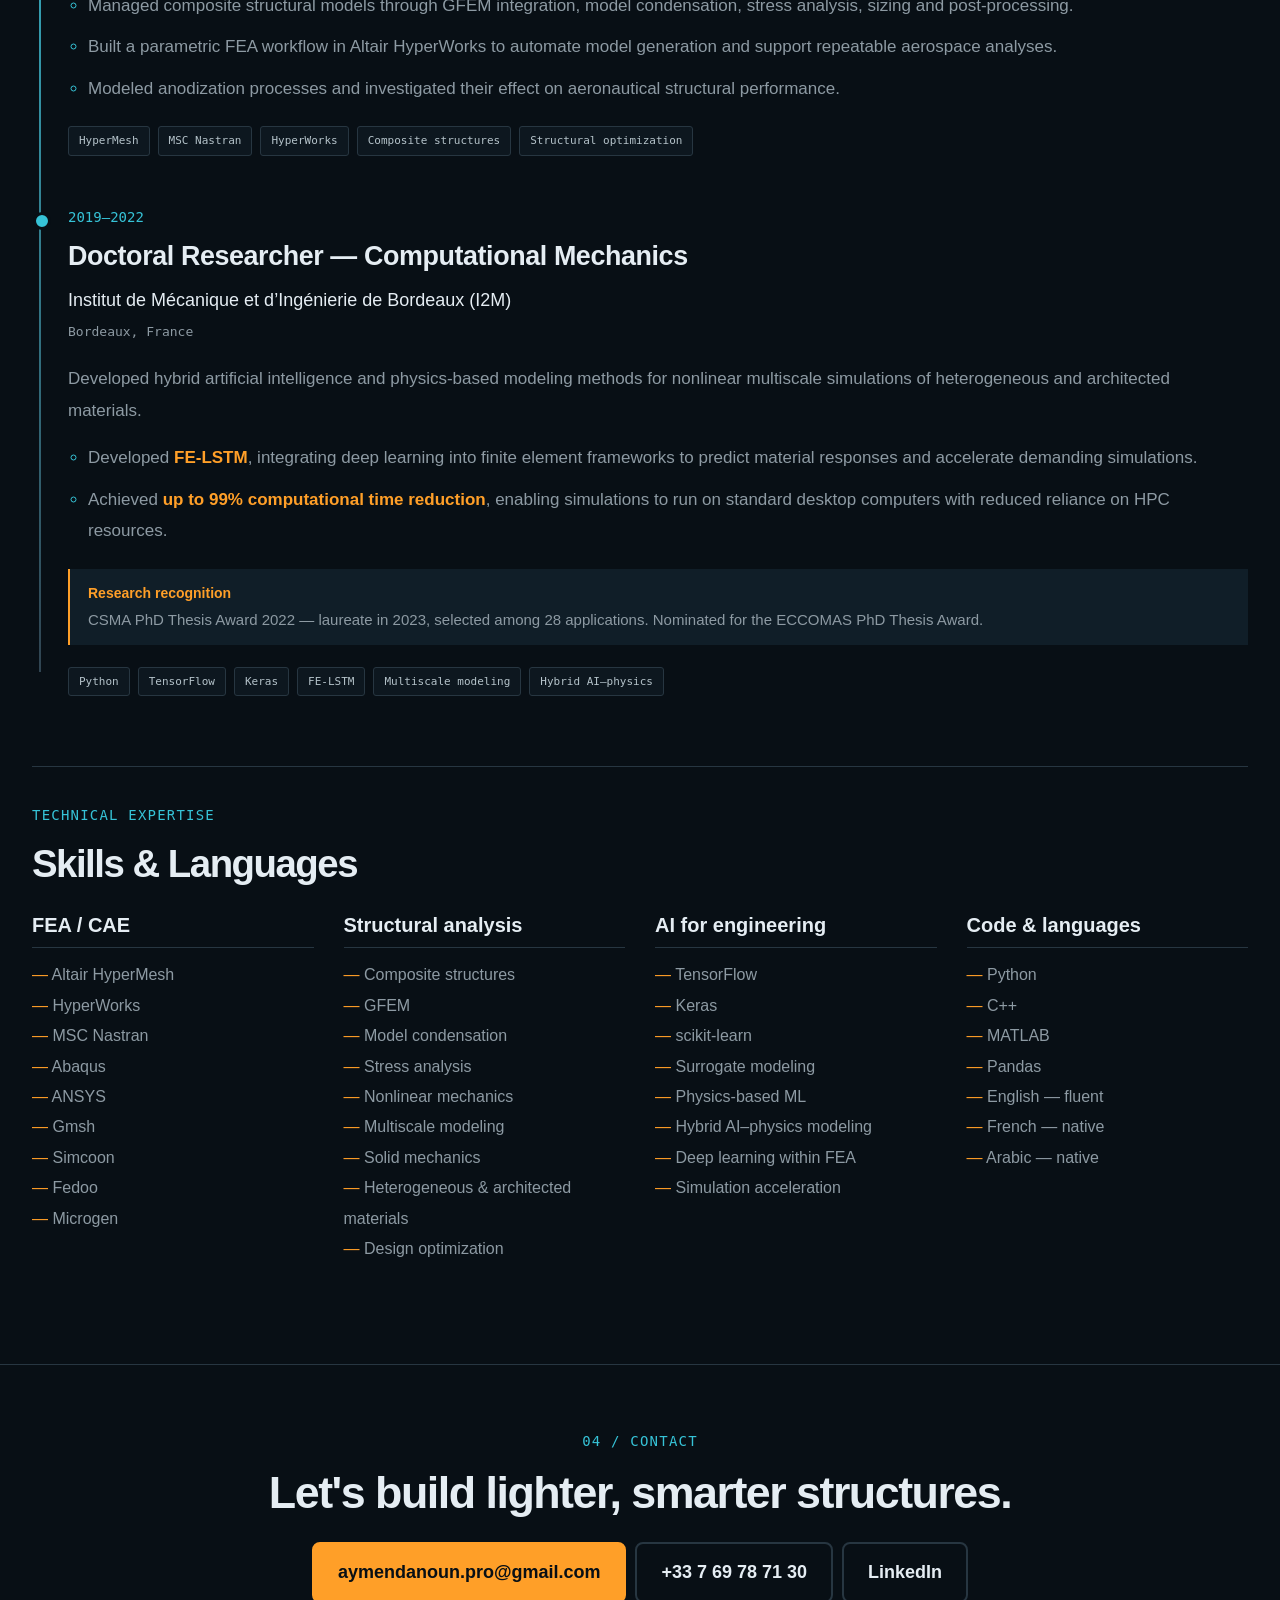
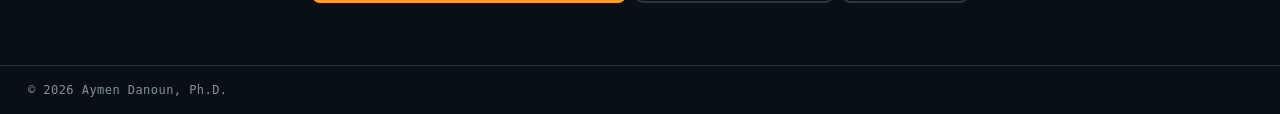
==== commit 8a62f0b5: "Publish latest portfolio homepage and project order" ====
--- a/index.html
+++ b/index.html
@@ -1 +1 @@
-<!doctype html><html lang="en"><head><meta charset="utf-8"><meta name="viewport" content="width=device-width,initial-scale=1"><title>Aymen Danoun, Ph.D. — Structural &amp; Computational Mechanics Engineer</title><meta name="description" content="Aerospace FEA, composite structures and AI-accelerated simulation. Airbus programs, FE-LSTM, CSMA Thesis Award."><meta property="og:title" content="Aymen Danoun, Ph.D. — Structural &amp; Computational Mechanics"><meta property="og:description" content="Lighter structures, reliable analyses, faster simulations."><meta property="og:type" content="website"><link rel="stylesheet" href="styles.css"><link rel="stylesheet" href="reference-theme.css?v=card-outcomes-skills"></head><body><svg xmlns="http://www.w3.org/2000/svg" width="0" height="0" aria-hidden="true" style="position:absolute"><defs><filter id="remove-white-background" color-interpolation-filters="sRGB"><feColorMatrix type="matrix" values="1 0 0 0 0  0 1 0 0 0  0 0 1 0 0  -1 -1 -1 0 2.7"/><feComponentTransfer><feFuncA type="linear" slope="10" intercept="0"/></feComponentTransfer><feComposite in2="SourceGraphic" operator="in"/></filter><filter id="specimen-dark-background" color-interpolation-filters="sRGB"><feColorMatrix in="SourceGraphic" type="saturate" values="0" result="gray"/><feBlend in="SourceGraphic" in2="gray" mode="difference" result="chroma"/><feColorMatrix in="chroma" type="matrix" values="0 0 0 0 0 0 0 0 0 0 0 0 0 0 0 14 14 14 0 0" result="colorMask"/><feComponentTransfer in="SourceGraphic" result="inverted"><feFuncR type="table" tableValues="1 0"/><feFuncG type="table" tableValues="1 0"/><feFuncB type="table" tableValues="1 0"/></feComponentTransfer><feComposite in="SourceGraphic" in2="colorMask" operator="in" result="colored"/><feComposite in="inverted" in2="colorMask" operator="out" result="neutral"/><feComposite in="colored" in2="neutral" operator="arithmetic" k1="0" k2="1" k3="1" k4="0"/><feComposite in2="SourceGraphic" operator="in"/></filter></defs></svg><a class="skip-link" href="#about">Skip to content</a><nav class="nav"><div class="nav-inner"><a class="brand" href="#top">A.DANOUN_</a><div class="nav-links"><a class="" href="#about">01 About</a><a class="" href="#work">02 Projects</a><a class="" href="#skills">03 Experience &amp; Skills</a><a class="" href="#contact">04 Contact</a></div><a class="nav-cta" href="mailto:aymendanoun.pro@gmail.com">Get in touch</a></div></nav><main><header id="top" class="hero blueprint"><div class="container hero-grid"><div class="hero-copy"><p class="eyebrow">Ph.D. · Mechanical &amp; Aerospace Engineer</p><h1>Smarter engineering.<br>Lighter structures.<br><span>Faster simulations.</span></h1><p class="hero-text">Mechanical and Aerospace Engineer bridging the gap between <strong>FEA simulation</strong> and <strong>Artificial Intelligence</strong>. Combining three years on Airbus structural programs with Ph.D. research in hybrid AI–physics modeling to optimize aerospace structures and accelerate complex numerical simulations.</p><div class="hero-actions"><a class="button button-primary" href="#work">View case studies</a><a class="button button-outline" href="assets/CV_DANOUN_Aymen_Gulf_Aerospace_Industry.pdf" download>Download CV ↓</a><a class="button button-outline" href="mailto:aymendanoun.pro@gmail.com">Get in touch</a><a class="button button-outline" href="https://linkedin.com/in/aymen-danoun" target="_blank" rel="noopener noreferrer">LinkedIn ↗</a></div></div><div class="fea-art" role="img" aria-label="Illustration of finite element stress contours on an aircraft fuselage frame"><div class="fea-label mono">FEA / FUSELAGE SECTION <span>CONCEPT ILLUSTRATION</span></div><div class="blueprint-grid"></div><svg class="fea-svg" viewBox="0 0 760 430" xmlns="http://www.w3.org/2000/svg" aria-hidden="true"><defs><linearGradient id="stress" x1="0" y1="1" x2="1" y2="0"><stop offset="0" stop-color="#277d86"/><stop offset=".38" stop-color="#55bba4"/><stop offset=".68" stop-color="#e0c46f"/><stop offset="1" stop-color="#de785b"/></linearGradient><radialGradient id="hot"><stop stop-color="#ea795e" stop-opacity=".8"/><stop offset="1" stop-color="#ea795e" stop-opacity="0"/></radialGradient></defs><ellipse cx="376" cy="214" rx="272" ry="154" fill="#142739" stroke="#597181" stroke-width="2"/><ellipse cx="376" cy="214" rx="231" ry="124" fill="#101b27" stroke="#82959a" stroke-width="2"/><path d="M125 213c50-88 115-130 251-130s204 42 251 130c-48 87-115 132-251 132S175 301 125 213Z" fill="url(#stress)" fill-opacity=".54" stroke="#c5dbd0" stroke-width="2"/><path d="M146 213c48-64 104-94 230-94s182 30 230 94c-48 63-104 95-230 95s-182-32-230-95Z" fill="#142739" stroke="#a5c4b7" stroke-width="1.5"/><ellipse cx="378" cy="213" rx="82" ry="48" fill="#101b27" stroke="#ccddd0" stroke-width="2"/><ellipse cx="378" cy="213" rx="99" ry="65" fill="url(#hot)"/><g fill="none" stroke="#d2e3d8" stroke-width="1" opacity=".72"><path d="M127 213h500M153 170l443 87M153 256l443-87M202 105l352 216M202 321l352-216M286 67l184 292M286 359l184-292"/><path d="M235 90v247M306 72v284M450 72v284M521 90v247" stroke-dasharray="3 6"/></g><g fill="#b8d0c2"><circle cx="127" cy="213" r="4"/><circle cx="628" cy="213" r="4"/><circle cx="378" cy="59" r="4"/><circle cx="378" cy="367" r="4"/></g><g fill="none" stroke="#73c4ad" stroke-width="1"><path d="M624 112h48M624 118h27M126 312h47M126 318h28"/><path d="M593 103l31 9-31 9M176 303l-31 9 31 9"/></g></svg><div class="fea-legend mono"><span>STRESS SCALE</span><i></i><span>LOW</span><span>HIGH</span></div><div class="fea-coord mono">ILLUSTRATIVE · NOT SIMULATION OUTPUT</div></div><section class="portfolio-profile-banner" aria-label="Aymen Danoun engineering banner"><img src="assets/aymen-danoun-banner.png" alt="Aymen Danoun, Ph.D. — Mechanical and Aerospace Engineer. FEA Simulation and Hybrid AI–Physics Modeling, illustrated by an architected material mesh, aircraft simulation, and neural network." width="2048" height="768" fetchpriority="high"></section></div></header><section class="stats" aria-label="Career achievements"><div class="container stats-grid"><div class="stat"><strong>3 years</strong><span>Aerospace structural engineering for Airbus aircraft programs · 2023–2026</span></div><div class="stat"><strong>CSMA Award</strong><span>PhD Thesis Award 2022 · Laureate in 2023, selected among 28 applications</span></div><div class="stat"><strong><small>Up to</small> 99%</strong><span>Less computation time with Hybrid AI-Physics approaches for nonlinear simulations of heterogeneous materials</span></div><div class="stat"><strong>10%</strong><span>Mass reduction through composite sizing and door-frame optimization for future A320 programs</span></div></div></section><section id="about" class="section container about"><p class="section-kicker">01 / ABOUT</p><div class="about-grid"><h2>Mechanics Meets Intelligence</h2><div class="about-body"><p>I’m <strong>Aymen Danoun, a Mechanical and Aerospace Engineer with a Ph.D. in Mechanical Engineering.</strong> I combine hands-on experience in aircraft structural analysis with award-winning research in hybrid AI–physics modeling.</p><p>Over three years supporting Airbus aircraft programs, I worked with multidisciplinary teams on stress analysis, composite sizing, and structural development. This experience strengthened my ability to translate design requirements into practical analysis and adapt models as aircraft designs evolve.</p><p>During my Ph.D. at I2M Bordeaux, I combined artificial intelligence with computational mechanics to make complex material simulations faster and more accessible, achieving <strong>up to 99% less computation time</strong>. My work connected the development of new methods with their application to structural problems.</p><aside class="about-award" aria-label="Doctoral research recognition"><span>RESEARCH RECOGNITION</span><strong>CSMA PhD Thesis Award 2022</strong><p>Selected among 28 PhD thesis applications and awarded in 2023 for research combining AI and physics-based modeling. Also nominated for the ECCOMAS PhD Thesis Award.</p></aside><p><strong>What sets me apart is the combination of industrial engineering and computational research.</strong> I understand the practical demands of aircraft development and can develop new modeling approaches to address them. I bring that perspective to engineering teams, connecting mechanical understanding, detailed analysis, and efficient simulation methods to support design decisions.</p></div></div></section><section id="work" class="section work blueprint"><div class="container"><p class="section-kicker">02 / PROJECTS</p><div class="work-heading"><h2>Problem → method → validated result.</h2><p>* Industrial work shown at a non-confidential level of detail.</p></div><div class="project-grid"><a class="project project-summary" href="projects/fe-lstm.html"><div class="project-top"><span>Computational mechanics · PhD</span><b>01</b></div><h3>FE-LSTM: a hybrid model combining Artificial Intelligence and FE analysis to accelerate multiscale simulations of architected materials</h3><span class="project-problem-label">PROBLEM</span><p>Capturing the nonlinear behavior of heterogeneous and architected materials through multiscale simulation requires significant computational time and resources.</p><div class="project-outcome"><span>OUTCOME</span><p>Up to 99% less computation time for nonlinear multiscale simulations.</p></div><span class="project-open">View project <span aria-hidden="true">↗</span></span></a><a class="project project-summary" href="projects/anodization.html"><div class="project-top"><span>Electrochemical process simulation · Aerospace</span><b>02</b></div><h3>Anodization simulation of an aircraft cockpit slice</h3><span class="project-problem-label">PROBLEM</span><p>Predicting current distribution and protective oxide-layer uniformity during anodization of a complex aircraft structure.</p><div class="project-outcome"><span>OUTCOME</span><p>Identified regions at risk of uneven anodization treatment.</p></div><span class="project-open">View project <span aria-hidden="true">↗</span></span></a><a class="project project-summary" href="projects/a320-door-frame.html"><div class="project-top"><span>Aerospace structures · Airbus</span><b>03</b></div><h3>Torquebox door-frame concept for A320 fuselage</h3><span class="project-problem-label">PROBLEM</span><p>Design a new composite door-frame concept for the A320 nose fuselage and section S14A while meeting multiple composite sizing criteria.</p><div class="project-outcome"><span>OUTCOME</span><p>≈10% overall door-frame mass reduction.</p></div><span class="project-open">View project <span aria-hidden="true">↗</span></span></a><a class="project project-summary" href="projects/fea-automation.html"><div class="project-top"><span>Assembly modeling · CAE workflow</span><b>04</b></div><h3>Parametric finite element modeling for assembly simulation</h3><span class="project-problem-label">PROBLEM</span><p>Managing repeated mesh, contact, and connection updates as assembly parts change throughout the design phase, using a reusable parametric FEM workflow.</p><div class="project-outcome"><span>OUTCOME</span><p>Reused modeling definitions for targeted assembly design updates.</p></div><span class="project-open">View project <span aria-hidden="true">↗</span></span></a></div></div></section><section id="skills" class="section container skills"><p class="section-kicker">03 / EXPERIENCE &amp; SKILLS</p><div class="career-heading"><h2>Work Experience</h2><p>From hybrid AI–physics research to Airbus aircraft programs — combining computational mechanics with industrial structural engineering.</p></div><ol class="career-timeline"><li class="career-entry"><p class="career-date">2023–2026</p><h3>Aerospace Engineer</h3><p class="career-employer">Accenture — Aerospace Engineering Projects for Airbus <span>Toulouse, France</span></p><p class="career-summary">Delivered finite element and structural analyses of aircraft fuselage sections, supporting Airbus engineering and R&amp;D activities within multidisciplinary teams.</p><ul class="career-contributions"><li>Developed and optimized a composite door-frame concept for future A320 programs, including the nose fuselage and section S14A, achieving an overall <strong>10% mass reduction</strong>.</li><li>Managed composite structural models through GFEM integration, model condensation, stress analysis, sizing and post-processing.</li><li>Built a parametric FEA workflow in Altair HyperWorks to automate model generation and support repeatable aerospace analyses.</li><li>Modeled anodization processes and investigated their effect on aeronautical structural performance.</li></ul><div class="career-tools"><span>HyperMesh</span><span>MSC Nastran</span><span>HyperWorks</span><span>Composite structures</span><span>Structural optimization</span></div></li><li class="career-entry"><p class="career-date">2019–2022</p><h3>Doctoral Researcher — Computational Mechanics</h3><p class="career-employer">Institut de Mécanique et d’Ingénierie de Bordeaux (I2M) <span>Bordeaux, France</span></p><p class="career-summary">Developed hybrid artificial intelligence and physics-based modeling methods for nonlinear multiscale simulations of heterogeneous and architected materials.</p><ul class="career-contributions"><li>Developed <strong>FE-LSTM</strong>, integrating deep learning into finite element frameworks to predict material responses and accelerate demanding simulations.</li><li>Achieved <strong>up to 99% computational time reduction</strong>, enabling simulations to run on standard desktop computers with reduced reliance on HPC resources.</li></ul><p class="career-recognition"><strong>Research recognition</strong> CSMA PhD Thesis Award 2022 — laureate in 2023, selected among 28 applications. Nominated for the ECCOMAS PhD Thesis Award.</p><div class="career-tools"><span>Python</span><span>TensorFlow</span><span>Keras</span><span>FE-LSTM</span><span>Multiscale modeling</span><span>Hybrid AI–physics</span></div></li></ol><div class="toolkit-heading"><p class="section-kicker">TECHNICAL EXPERTISE</p><h2>Skills &amp; Languages</h2></div><div class="skill-grid"><div><h3>FEA / CAE</h3><ul><li>Altair HyperMesh</li><li>HyperWorks</li><li>MSC Nastran</li><li>Abaqus</li><li>ANSYS</li><li>Gmsh</li><li>Simcoon</li><li>Fedoo</li><li>Microgen</li></ul></div><div><h3>Structural analysis</h3><ul><li>Composite structures</li><li>GFEM</li><li>Model condensation</li><li>Stress analysis</li><li>Nonlinear mechanics</li><li>Multiscale modeling</li><li>Solid mechanics</li><li>Heterogeneous &amp; architected materials</li><li>Design optimization</li></ul></div><div><h3>AI for engineering</h3><ul><li>TensorFlow</li><li>Keras</li><li>scikit-learn</li><li>Surrogate modeling</li><li>Physics-based ML</li><li>Hybrid AI–physics modeling</li><li>Deep learning within FEA</li><li>Simulation acceleration</li></ul></div><div><h3>Code &amp; languages</h3><ul><li>Python</li><li>C++</li><li>MATLAB</li><li>Pandas</li><li>English — fluent</li><li>French — native</li><li>Arabic — native</li></ul></div></div></section><section id="contact" class="contact"><div class="container contact-inner"><p class="section-kicker">04 / CONTACT</p><h2>Let&#x27;s build lighter, smarter structures.</h2><div class="contact-actions"><a class="button button-primary" href="mailto:aymendanoun.pro@gmail.com">aymendanoun.pro@gmail.com</a><a class="button button-outline" href="tel:+33769787130">+33 7 69 78 71 30</a><a class="button button-outline" href="https://linkedin.com/in/aymen-danoun">LinkedIn</a></div></div><footer>© 2026 Aymen Danoun, Ph.D.</footer></section></main></body></html>
+<!doctype html><html lang="en"><head><meta charset="utf-8"><meta name="viewport" content="width=device-width,initial-scale=1"><title>Aymen Danoun, Ph.D. — Structural &amp; Computational Mechanics Engineer</title><meta name="description" content="Aerospace FEA, composite structures and AI-accelerated simulation. Airbus programs, FE-LSTM, CSMA Thesis Award."><meta property="og:title" content="Aymen Danoun, Ph.D. — Structural &amp; Computational Mechanics"><meta property="og:description" content="Lighter structures, reliable analyses, faster simulations."><meta property="og:type" content="website"><link rel="stylesheet" href="styles.css"><link rel="stylesheet" href="reference-theme.css?v=centered-hero"></head><body><svg xmlns="http://www.w3.org/2000/svg" width="0" height="0" aria-hidden="true" style="position:absolute"><defs><filter id="remove-white-background" color-interpolation-filters="sRGB"><feColorMatrix type="matrix" values="1 0 0 0 0  0 1 0 0 0  0 0 1 0 0  -1 -1 -1 0 2.7"/><feComponentTransfer><feFuncA type="linear" slope="10" intercept="0"/></feComponentTransfer><feComposite in2="SourceGraphic" operator="in"/></filter><filter id="specimen-dark-background" color-interpolation-filters="sRGB"><feColorMatrix in="SourceGraphic" type="saturate" values="0" result="gray"/><feBlend in="SourceGraphic" in2="gray" mode="difference" result="chroma"/><feColorMatrix in="chroma" type="matrix" values="0 0 0 0 0 0 0 0 0 0 0 0 0 0 0 14 14 14 0 0" result="colorMask"/><feComponentTransfer in="SourceGraphic" result="inverted"><feFuncR type="table" tableValues="1 0"/><feFuncG type="table" tableValues="1 0"/><feFuncB type="table" tableValues="1 0"/></feComponentTransfer><feComposite in="SourceGraphic" in2="colorMask" operator="in" result="colored"/><feComposite in="inverted" in2="colorMask" operator="out" result="neutral"/><feComposite in="colored" in2="neutral" operator="arithmetic" k1="0" k2="1" k3="1" k4="0"/><feComposite in2="SourceGraphic" operator="in"/></filter></defs></svg><a class="skip-link" href="#about">Skip to content</a><nav class="nav"><div class="nav-inner"><a class="brand" href="#top">A.DANOUN_</a><div class="nav-links"><a class="" href="#about">01 About</a><a class="" href="#work">02 Projects</a><a class="" href="#skills">03 Experience &amp; Skills</a><a class="" href="#contact">04 Contact</a></div><a class="nav-cta" href="mailto:aymendanoun.pro@gmail.com">Get in touch</a></div></nav><main><header id="top" class="hero blueprint"><div class="container hero-grid"><div class="hero-copy"><h1>Smarter engineering.<br>Lighter structures.<br><span>Faster simulations.</span></h1><p class="hero-text">Mechanical and Aerospace Engineer bridging the gap between <strong>FEA simulation</strong> and <strong>Artificial Intelligence</strong>. Combining three years on Airbus structural programs with Ph.D. research in hybrid AI–physics modeling to optimize aerospace structures and accelerate complex numerical simulations.</p><div class="hero-actions"><a class="button button-primary" href="#work">View case studies</a><a class="button button-outline" href="assets/CV_DANOUN_Aymen_Gulf_Aerospace_Industry.pdf" download>Download CV ↓</a><a class="button button-outline" href="mailto:aymendanoun.pro@gmail.com">Get in touch</a><a class="button button-outline" href="https://linkedin.com/in/aymen-danoun" target="_blank" rel="noopener noreferrer">LinkedIn ↗</a></div></div><div class="fea-art" role="img" aria-label="Illustration of finite element stress contours on an aircraft fuselage frame"><div class="fea-label mono">FEA / FUSELAGE SECTION <span>CONCEPT ILLUSTRATION</span></div><div class="blueprint-grid"></div><svg class="fea-svg" viewBox="0 0 760 430" xmlns="http://www.w3.org/2000/svg" aria-hidden="true"><defs><linearGradient id="stress" x1="0" y1="1" x2="1" y2="0"><stop offset="0" stop-color="#277d86"/><stop offset=".38" stop-color="#55bba4"/><stop offset=".68" stop-color="#e0c46f"/><stop offset="1" stop-color="#de785b"/></linearGradient><radialGradient id="hot"><stop stop-color="#ea795e" stop-opacity=".8"/><stop offset="1" stop-color="#ea795e" stop-opacity="0"/></radialGradient></defs><ellipse cx="376" cy="214" rx="272" ry="154" fill="#142739" stroke="#597181" stroke-width="2"/><ellipse cx="376" cy="214" rx="231" ry="124" fill="#101b27" stroke="#82959a" stroke-width="2"/><path d="M125 213c50-88 115-130 251-130s204 42 251 130c-48 87-115 132-251 132S175 301 125 213Z" fill="url(#stress)" fill-opacity=".54" stroke="#c5dbd0" stroke-width="2"/><path d="M146 213c48-64 104-94 230-94s182 30 230 94c-48 63-104 95-230 95s-182-32-230-95Z" fill="#142739" stroke="#a5c4b7" stroke-width="1.5"/><ellipse cx="378" cy="213" rx="82" ry="48" fill="#101b27" stroke="#ccddd0" stroke-width="2"/><ellipse cx="378" cy="213" rx="99" ry="65" fill="url(#hot)"/><g fill="none" stroke="#d2e3d8" stroke-width="1" opacity=".72"><path d="M127 213h500M153 170l443 87M153 256l443-87M202 105l352 216M202 321l352-216M286 67l184 292M286 359l184-292"/><path d="M235 90v247M306 72v284M450 72v284M521 90v247" stroke-dasharray="3 6"/></g><g fill="#b8d0c2"><circle cx="127" cy="213" r="4"/><circle cx="628" cy="213" r="4"/><circle cx="378" cy="59" r="4"/><circle cx="378" cy="367" r="4"/></g><g fill="none" stroke="#73c4ad" stroke-width="1"><path d="M624 112h48M624 118h27M126 312h47M126 318h28"/><path d="M593 103l31 9-31 9M176 303l-31 9 31 9"/></g></svg><div class="fea-legend mono"><span>STRESS SCALE</span><i></i><span>LOW</span><span>HIGH</span></div><div class="fea-coord mono">ILLUSTRATIVE · NOT SIMULATION OUTPUT</div></div><section class="portfolio-profile-banner" aria-label="Aymen Danoun engineering banner"><img src="assets/aymen-danoun-banner.png" alt="Aymen Danoun, Ph.D. — Mechanical and Aerospace Engineer. FEA Simulation and Hybrid AI–Physics Modeling, illustrated by an architected material mesh, aircraft simulation, and neural network." width="2048" height="768" fetchpriority="high"></section></div></header><section class="stats" aria-label="Career achievements"><div class="container stats-grid"><div class="stat"><strong>3 years</strong><span>Aerospace structural engineering for Airbus aircraft programs · 2023–2026</span></div><div class="stat"><strong>CSMA Award</strong><span>PhD Thesis Award 2022 · Laureate in 2023, selected among 28 applications</span></div><div class="stat"><strong><small>Up to</small> 99%</strong><span>Less computation time with Hybrid AI-Physics approaches for nonlinear simulations of heterogeneous materials</span></div><div class="stat"><strong>10%</strong><span>Mass reduction through composite sizing and door-frame optimization for future A320 programs</span></div></div></section><section id="about" class="section container about"><p class="section-kicker">01 / ABOUT</p><div class="about-grid"><h2>Mechanics Meets Intelligence</h2><div class="about-body"><p>I’m <strong>Aymen Danoun, a Mechanical and Aerospace Engineer with a Ph.D. in Mechanical Engineering.</strong> I combine hands-on experience in aircraft structural analysis with award-winning research in hybrid AI–physics modeling.</p><p>Over three years supporting Airbus aircraft programs, I worked with multidisciplinary teams on stress analysis, composite sizing, and structural development. This experience strengthened my ability to translate design requirements into practical analysis and adapt models as aircraft designs evolve.</p><p>During my Ph.D. at I2M Bordeaux, I combined artificial intelligence with computational mechanics to make complex material simulations faster and more accessible, achieving <strong>up to 99% less computation time</strong>. My work connected the development of new methods with their application to structural problems.</p><aside class="about-award" aria-label="Doctoral research recognition"><span>RESEARCH RECOGNITION</span><strong>CSMA PhD Thesis Award 2022</strong><p>Selected among 28 PhD thesis applications and awarded in 2023 for research combining AI and physics-based modeling. Also nominated for the ECCOMAS PhD Thesis Award.</p></aside><p><strong>What sets me apart is the combination of industrial engineering and computational research.</strong> I understand the practical demands of aircraft development and can develop new modeling approaches to address them. I bring that perspective to engineering teams, connecting mechanical understanding, detailed analysis, and efficient simulation methods to support design decisions.</p></div></div></section><section id="work" class="section work blueprint"><div class="container"><p class="section-kicker">02 / PROJECTS</p><div class="work-heading"><h2>Problem → method → validated result.</h2><p>* Industrial work shown at a non-confidential level of detail.</p></div><div class="project-grid"><a class="project project-summary" href="projects/fe-lstm.html"><div class="project-top"><span>Computational mechanics · PhD</span><b>01</b></div><h3>FE-LSTM: a hybrid model combining Artificial Intelligence and FE analysis to accelerate multiscale simulations of architected materials</h3><span class="project-problem-label">PROBLEM</span><p>Capturing the nonlinear behavior of heterogeneous and architected materials through multiscale simulation requires significant computational time and resources.</p><div class="project-outcome"><span>OUTCOME</span><p>Up to 99% less computation time for nonlinear multiscale simulations.</p></div><span class="project-open">View project <span aria-hidden="true">↗</span></span></a><a class="project project-summary" href="projects/a320-door-frame.html"><div class="project-top"><span>Aerospace structures · Development project</span><b>02</b></div><h3>Torquebox door-surround structure</h3><span class="project-problem-label">PROBLEM</span><p>Assess a composite door-surround concept while meeting the applicable structural sizing requirements.</p><div class="project-outcome"><span>OUTCOME</span><p>10% overall mass reduction through composite sizing and optimization.</p></div><span class="project-open">View project <span aria-hidden="true">↗</span></span></a><a class="project project-summary" href="projects/anodization.html"><div class="project-top"><span>Electrochemical process simulation · Aerospace</span><b>03</b></div><h3>Anodization simulation of an aircraft cockpit slice</h3><span class="project-problem-label">PROBLEM</span><p>Predicting current distribution and protective oxide-layer uniformity during anodization of a complex aircraft structure.</p><div class="project-outcome"><span>OUTCOME</span><p>Identified regions at risk of uneven anodization treatment.</p></div><span class="project-open">View project <span aria-hidden="true">↗</span></span></a><a class="project project-summary" href="projects/fea-automation.html"><div class="project-top"><span>Assembly modeling · CAE workflow</span><b>04</b></div><h3>Parametric finite element modeling for assembly simulation</h3><span class="project-problem-label">PROBLEM</span><p>Managing repeated mesh, contact, and connection updates as assembly parts change throughout the design phase, using a reusable parametric FEM workflow.</p><div class="project-outcome"><span>OUTCOME</span><p>Reused modeling definitions for targeted assembly design updates.</p></div><span class="project-open">View project <span aria-hidden="true">↗</span></span></a></div></div></section><section id="skills" class="section container skills"><p class="section-kicker">03 / EXPERIENCE &amp; SKILLS</p><div class="career-heading"><h2>Work Experience</h2><p>From hybrid AI–physics research to Airbus aircraft programs — combining computational mechanics with industrial structural engineering.</p></div><ol class="career-timeline"><li class="career-entry"><p class="career-date">2023–2026</p><h3>Aerospace Engineer</h3><p class="career-employer">Accenture — Aerospace Engineering Projects for Airbus <span>Toulouse, France</span></p><p class="career-summary">Delivered finite element and structural analyses of aircraft fuselage sections, supporting Airbus engineering and R&amp;D activities within multidisciplinary teams.</p><ul class="career-contributions"><li>Developed and optimized a composite door-frame concept for future A320 programs, including the nose fuselage and section S14A, achieving an overall <strong>10% mass reduction</strong>.</li><li>Managed composite structural models through GFEM integration, model condensation, stress analysis, sizing and post-processing.</li><li>Built a parametric FEA workflow in Altair HyperWorks to automate model generation and support repeatable aerospace analyses.</li><li>Modeled anodization processes and investigated their effect on aeronautical structural performance.</li></ul><div class="career-tools"><span>HyperMesh</span><span>MSC Nastran</span><span>HyperWorks</span><span>Composite structures</span><span>Structural optimization</span></div></li><li class="career-entry"><p class="career-date">2019–2022</p><h3>Doctoral Researcher — Computational Mechanics</h3><p class="career-employer">Institut de Mécanique et d’Ingénierie de Bordeaux (I2M) <span>Bordeaux, France</span></p><p class="career-summary">Developed hybrid artificial intelligence and physics-based modeling methods for nonlinear multiscale simulations of heterogeneous and architected materials.</p><ul class="career-contributions"><li>Developed <strong>FE-LSTM</strong>, integrating deep learning into finite element frameworks to predict material responses and accelerate demanding simulations.</li><li>Achieved <strong>up to 99% computational time reduction</strong>, enabling simulations to run on standard desktop computers with reduced reliance on HPC resources.</li></ul><p class="career-recognition"><strong>Research recognition</strong> CSMA PhD Thesis Award 2022 — laureate in 2023, selected among 28 applications. Nominated for the ECCOMAS PhD Thesis Award.</p><div class="career-tools"><span>Python</span><span>TensorFlow</span><span>Keras</span><span>FE-LSTM</span><span>Multiscale modeling</span><span>Hybrid AI–physics</span></div></li></ol><div class="toolkit-heading"><p class="section-kicker">TECHNICAL EXPERTISE</p><h2>Skills &amp; Languages</h2></div><div class="skill-grid"><div><h3>FEA / CAE</h3><ul><li>Altair HyperMesh</li><li>HyperWorks</li><li>MSC Nastran</li><li>Abaqus</li><li>ANSYS</li><li>Gmsh</li><li>Simcoon</li><li>Fedoo</li><li>Microgen</li></ul></div><div><h3>Structural analysis</h3><ul><li>Composite structures</li><li>GFEM</li><li>Model condensation</li><li>Stress analysis</li><li>Nonlinear mechanics</li><li>Multiscale modeling</li><li>Solid mechanics</li><li>Heterogeneous &amp; architected materials</li><li>Design optimization</li></ul></div><div><h3>AI for engineering</h3><ul><li>TensorFlow</li><li>Keras</li><li>scikit-learn</li><li>Surrogate modeling</li><li>Physics-based ML</li><li>Hybrid AI–physics modeling</li><li>Deep learning within FEA</li><li>Simulation acceleration</li></ul></div><div><h3>Code &amp; languages</h3><ul><li>Python</li><li>C++</li><li>MATLAB</li><li>Pandas</li><li>English — fluent</li><li>French — native</li><li>Arabic — native</li></ul></div></div></section><section id="contact" class="contact"><div class="container contact-inner"><p class="section-kicker">04 / CONTACT</p><h2>Let&#x27;s build lighter, smarter structures.</h2><div class="contact-actions"><a class="button button-primary" href="mailto:aymendanoun.pro@gmail.com">aymendanoun.pro@gmail.com</a><a class="button button-outline" href="tel:+33769787130">+33 7 69 78 71 30</a><a class="button button-outline" href="https://linkedin.com/in/aymen-danoun">LinkedIn</a></div></div><footer>© 2026 Aymen Danoun, Ph.D.</footer></section></main></body></html>
--- a/reference-theme.css
+++ b/reference-theme.css
@@ -371,3 +371,9 @@
 .project-outcome{border-left:3px solid var(--teal);padding:0 0 0 14px;margin:0 0 24px;}
 .project-outcome>span{font:700 12px/1.5 var(--mono);letter-spacing:1px;color:var(--teal);}
 .project-summary .project-outcome p{color:var(--ink);font-weight:600;margin:6px 0 0;}
+
+/* Center the homepage introduction. */
+.hero-copy{text-align:center;}
+.hero-copy h1{margin-top:0;}
+.hero-copy .hero-text{margin-left:auto;margin-right:auto;}
+.hero-copy .hero-actions{justify-content:center;}
